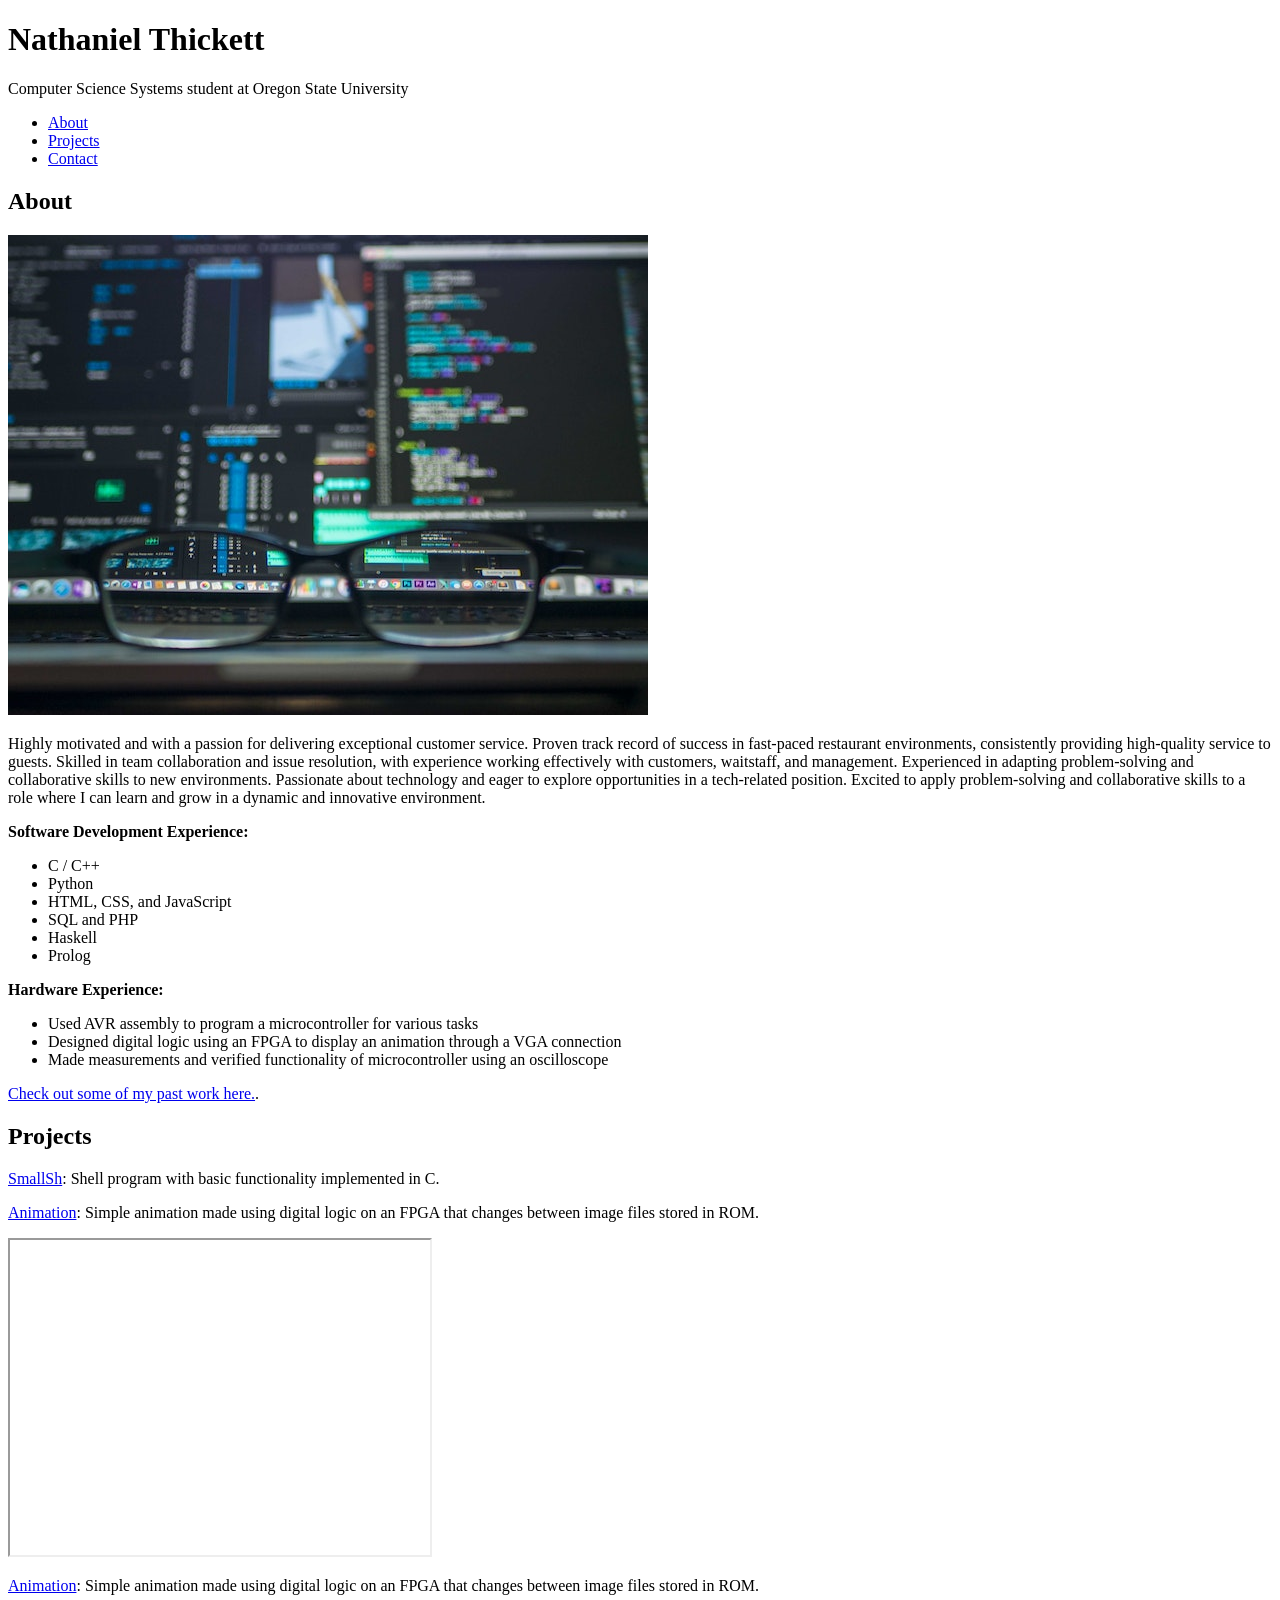
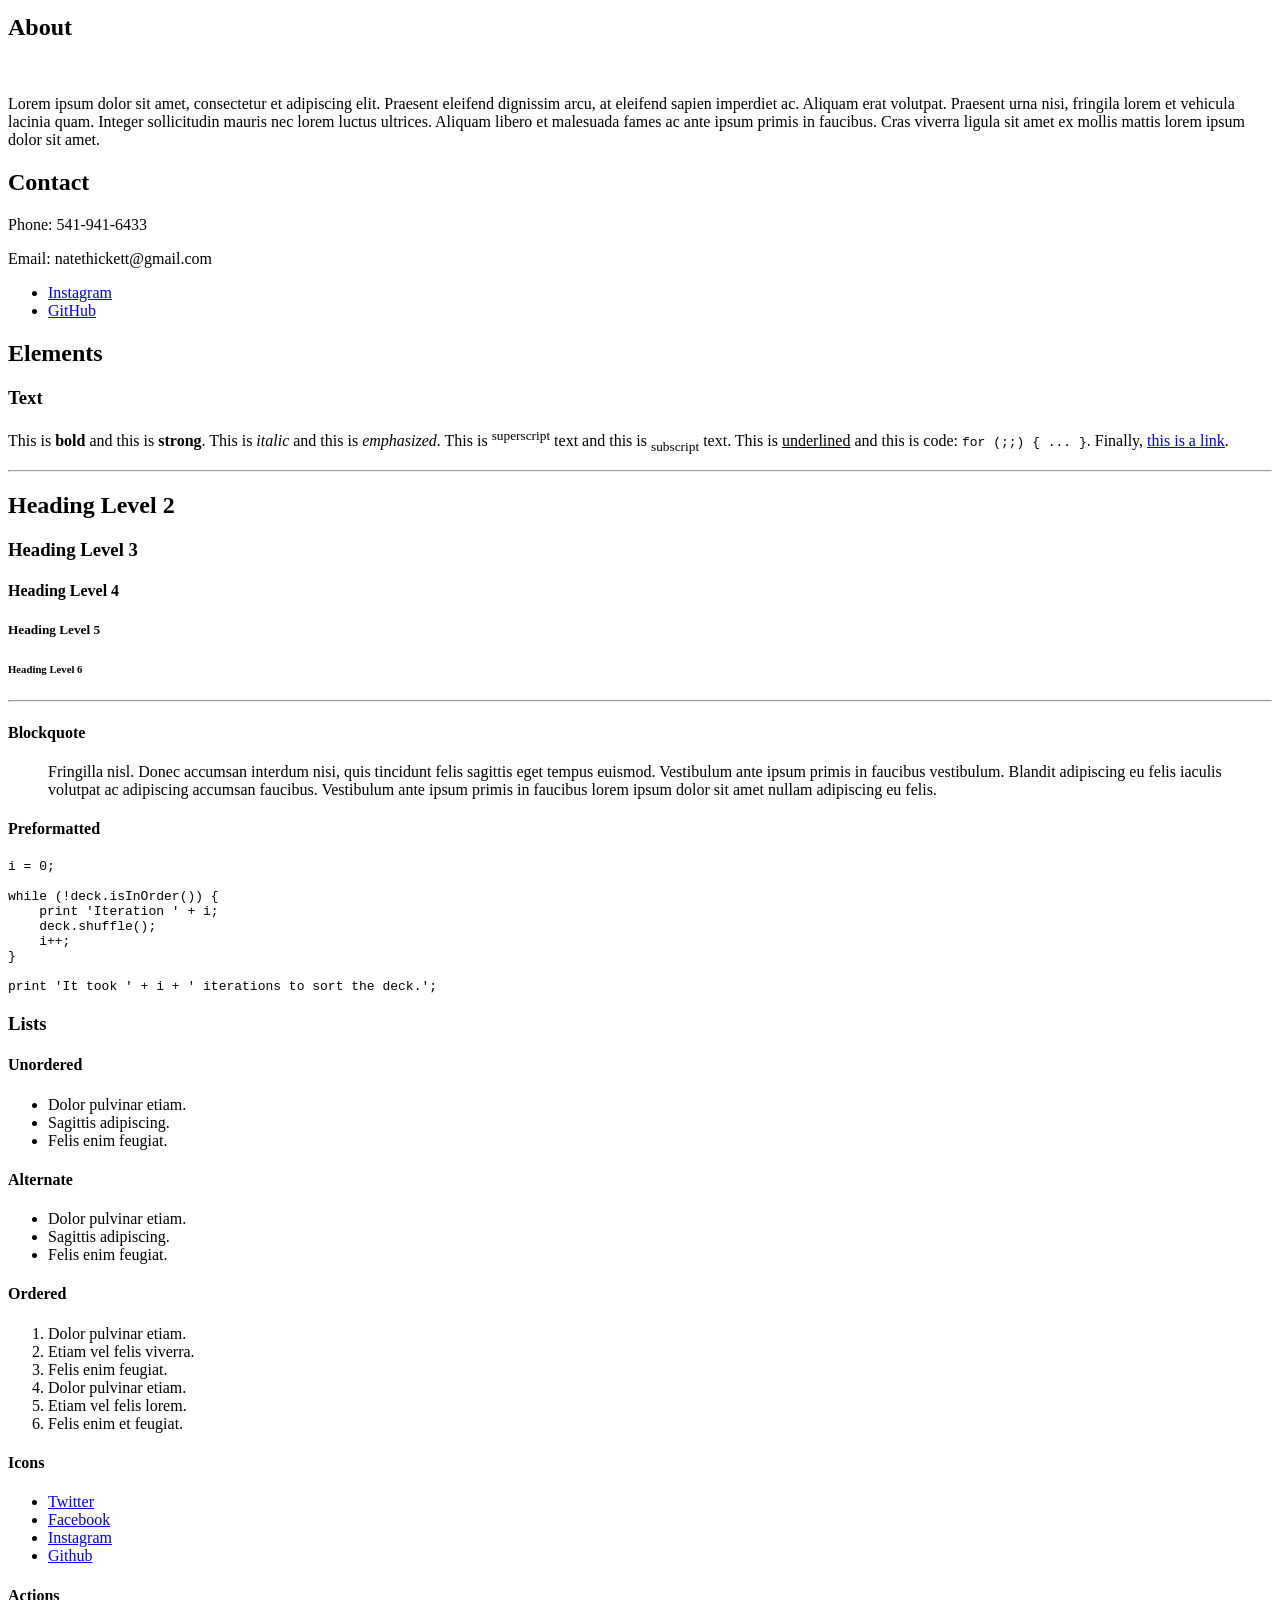
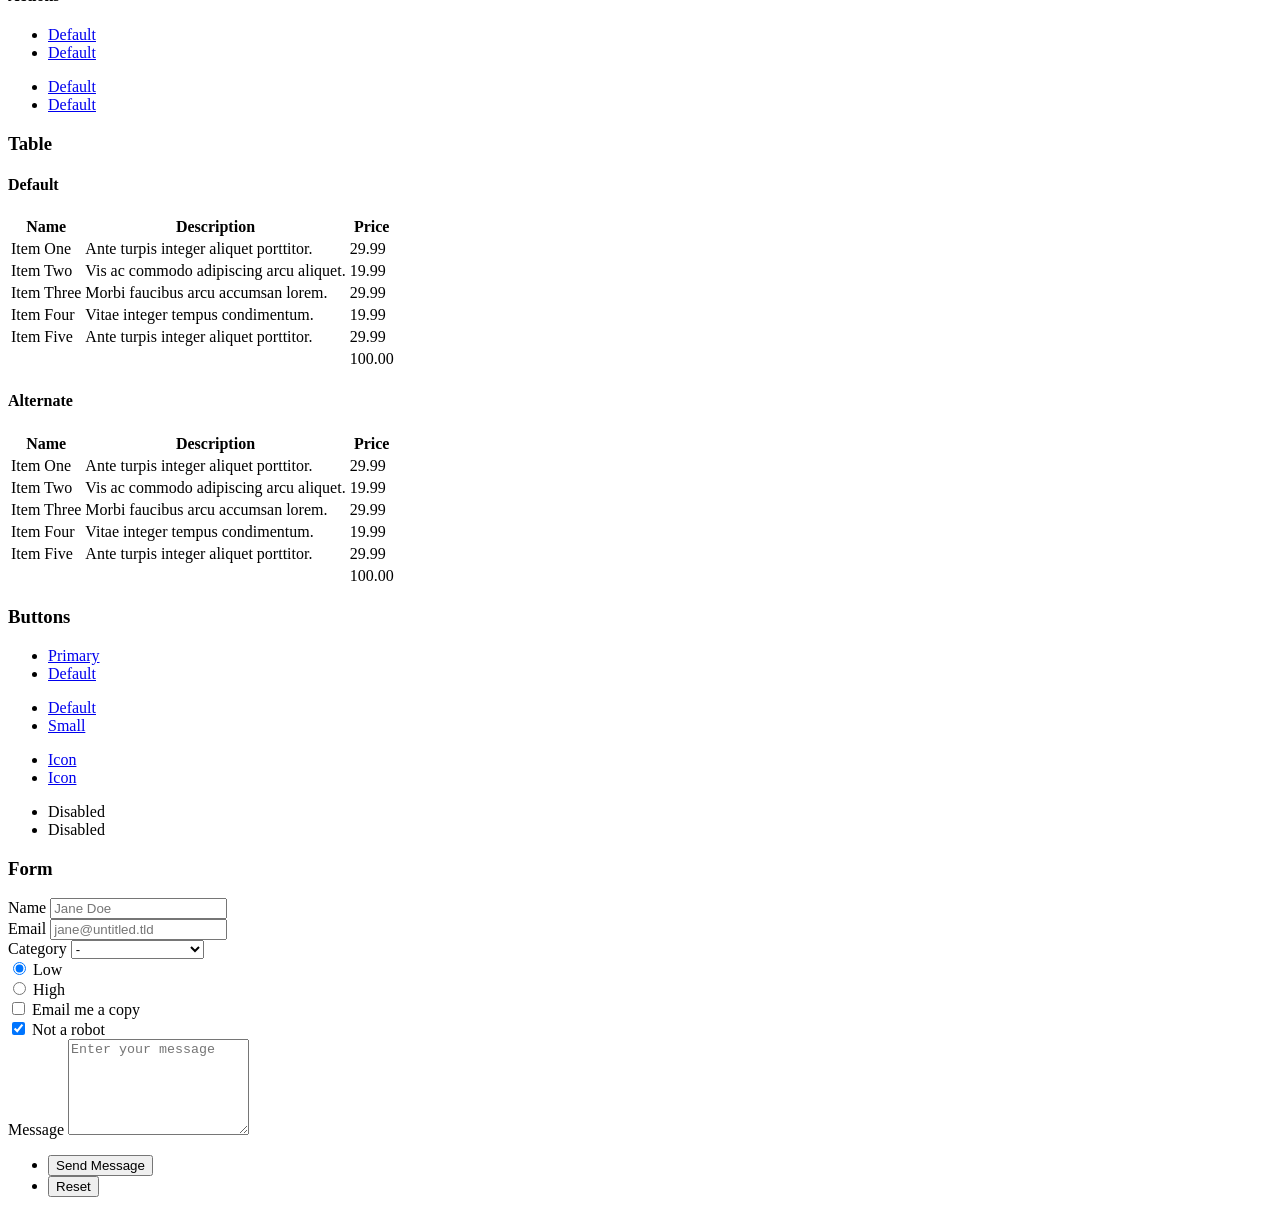
==== index.html @ ed1d91a1 "Update index.html" ====
<!DOCTYPE HTML>
<!--
	Dimension by HTML5 UP
	html5up.net | @ajlkn
	Free for personal and commercial use under the CCA 3.0 license (html5up.net/license)
-->
<html>
	<head>
		<title>Nathaniel Thickett Portfolio Site</title>
		<meta charset="utf-8" />
		<meta name="viewport" content="width=device-width, initial-scale=1, user-scalable=no" />
		<link rel="stylesheet" href="assets/css/main.css" />
		<noscript><link rel="stylesheet" href="assets/css/noscript.css" /></noscript>
	</head>
	<body class="is-preload">

		<!-- Wrapper -->
			<div id="wrapper">

				<!-- Header -->
					<header id="header">
						<div class="logo">
							<span class="icon fa-code"></span>
						</div>
						<div class="content">
							<div class="inner">
								<h1>Nathaniel Thickett</h1>
								<p>Computer Science Systems student at Oregon State University</p>
							</div>
						</div>
						<nav>
							<ul>
								<li><a href="#intro">About</a></li>
								<li><a href="#work">Projects</a></li>
								<li><a href="#contact">Contact</a></li>
								<!--<li><a href="#elements">Elements</a></li>-->
							</ul>
						</nav>
					</header>

				<!-- Main -->
					<div id="main">

						<!-- Intro -->
							<article id="intro">
								<h2 class="major">About</h2>
								<span class="image main"><img src="images/pic01.jpg" alt="" /></span>
								<p>Highly motivated and with a passion for delivering exceptional customer service. Proven track record of success in fast-paced restaurant environments, consistently providing high-quality service to guests. Skilled in team collaboration and issue resolution, with experience working effectively with customers, waitstaff, and management. Experienced in adapting problem-solving and collaborative skills to new environments. Passionate about technology and eager to explore opportunities in a tech-related position. Excited to apply problem-solving and collaborative skills to a role where I can learn and grow in a dynamic and innovative environment.</p>
								<p><b>Software Development Experience:</b></p>
								<ul>
								  <li>C / C++</li>
								  <li>Python</li>
								<li>HTML, CSS, and JavaScript</li>
								<li>SQL and PHP</li>
								  <li>Haskell</li>
								<li>Prolog</li>
								</ul>
								<p><b>Hardware Experience:</b></p>
								<ul>
								  <li>Used AVR assembly to program a microcontroller for various tasks</li>
								<li>Designed digital logic using an FPGA to display an animation through a VGA connection</li>
								<li>Made measurements and verified functionality of microcontroller using an oscilloscope</li>
								  
								</ul>
								<p><a href="#work">Check out some of my past work here.</a>.</p>
								
							</article>

						<!-- Work -->
							<article id="work">
								<h2 class="major">Projects</h2>
								
								<p><a href="https://github.com/nathanielthick/OSU-Portfolio/tree/main">SmallSh</a>: Shell program with basic functionality implemented in C. </p>
								<p><a href="https://www.youtube.com/watch?v=J5ulm8RPIpY">Animation</a>: Simple animation made using digital logic on an FPGA that changes between image files stored in ROM.</p>
								<iframe width="420" height="315"
								src="https://www.youtube.com/watch?v=J5ulm8RPIpY?autoplay=1&mute=1">
								</iframe>
								<p><a href="https://www.youtube.com/watch?v=J5ulm8RPIpY">Animation</a>: Simple animation made using digital logic on an FPGA that changes between image files stored in ROM.</p>
							</article>

						<!-- About -->
							<article id="about">
								<h2 class="major">About</h2>
								<span class="image main"><img src="images/pic03.jpg" alt="" /></span>
								<p>Lorem ipsum dolor sit amet, consectetur et adipiscing elit. Praesent eleifend dignissim arcu, at eleifend sapien imperdiet ac. Aliquam erat volutpat. Praesent urna nisi, fringila lorem et vehicula lacinia quam. Integer sollicitudin mauris nec lorem luctus ultrices. Aliquam libero et malesuada fames ac ante ipsum primis in faucibus. Cras viverra ligula sit amet ex mollis mattis lorem ipsum dolor sit amet.</p>
							</article>

						<!-- Contact -->
							<article id="contact">
								<h2 class="major">Contact</h2>
								<p>Phone: 541-941-6433</p>
								<p>Email: natethickett@gmail.com</p>
								
			
								<ul class="icons">
			
									<li><a href="https://www.instagram.com/n.thicky/" class="icon brands fa-instagram"><span class="label">Instagram</span></a></li>
									<li><a href="https://github.com/nathanielthick/OSU-Portfolio" class="icon brands fa-github"><span class="label">GitHub</span></a></li>
								</ul>
							</article>

						<!-- Elements -->
							<article id="elements">
								<h2 class="major">Elements</h2>

								<section>
									<h3 class="major">Text</h3>
									<p>This is <b>bold</b> and this is <strong>strong</strong>. This is <i>italic</i> and this is <em>emphasized</em>.
									This is <sup>superscript</sup> text and this is <sub>subscript</sub> text.
									This is <u>underlined</u> and this is code: <code>for (;;) { ... }</code>. Finally, <a href="#">this is a link</a>.</p>
									<hr />
									<h2>Heading Level 2</h2>
									<h3>Heading Level 3</h3>
									<h4>Heading Level 4</h4>
									<h5>Heading Level 5</h5>
									<h6>Heading Level 6</h6>
									<hr />
									<h4>Blockquote</h4>
									<blockquote>Fringilla nisl. Donec accumsan interdum nisi, quis tincidunt felis sagittis eget tempus euismod. Vestibulum ante ipsum primis in faucibus vestibulum. Blandit adipiscing eu felis iaculis volutpat ac adipiscing accumsan faucibus. Vestibulum ante ipsum primis in faucibus lorem ipsum dolor sit amet nullam adipiscing eu felis.</blockquote>
									<h4>Preformatted</h4>
									<pre><code>i = 0;

while (!deck.isInOrder()) {
    print 'Iteration ' + i;
    deck.shuffle();
    i++;
}

print 'It took ' + i + ' iterations to sort the deck.';</code></pre>
								</section>

								<section>
									<h3 class="major">Lists</h3>

									<h4>Unordered</h4>
									<ul>
										<li>Dolor pulvinar etiam.</li>
										<li>Sagittis adipiscing.</li>
										<li>Felis enim feugiat.</li>
									</ul>

									<h4>Alternate</h4>
									<ul class="alt">
										<li>Dolor pulvinar etiam.</li>
										<li>Sagittis adipiscing.</li>
										<li>Felis enim feugiat.</li>
									</ul>

									<h4>Ordered</h4>
									<ol>
										<li>Dolor pulvinar etiam.</li>
										<li>Etiam vel felis viverra.</li>
										<li>Felis enim feugiat.</li>
										<li>Dolor pulvinar etiam.</li>
										<li>Etiam vel felis lorem.</li>
										<li>Felis enim et feugiat.</li>
									</ol>
									<h4>Icons</h4>
									<ul class="icons">
										<li><a href="#" class="icon brands fa-twitter"><span class="label">Twitter</span></a></li>
										<li><a href="#" class="icon brands fa-facebook-f"><span class="label">Facebook</span></a></li>
										<li><a href="#" class="icon brands fa-instagram"><span class="label">Instagram</span></a></li>
										<li><a href="#" class="icon brands fa-github"><span class="label">Github</span></a></li>
									</ul>

									<h4>Actions</h4>
									<ul class="actions">
										<li><a href="#" class="button primary">Default</a></li>
										<li><a href="#" class="button">Default</a></li>
									</ul>
									<ul class="actions stacked">
										<li><a href="#" class="button primary">Default</a></li>
										<li><a href="#" class="button">Default</a></li>
									</ul>
								</section>

								<section>
									<h3 class="major">Table</h3>
									<h4>Default</h4>
									<div class="table-wrapper">
										<table>
											<thead>
												<tr>
													<th>Name</th>
													<th>Description</th>
													<th>Price</th>
												</tr>
											</thead>
											<tbody>
												<tr>
													<td>Item One</td>
													<td>Ante turpis integer aliquet porttitor.</td>
													<td>29.99</td>
												</tr>
												<tr>
													<td>Item Two</td>
													<td>Vis ac commodo adipiscing arcu aliquet.</td>
													<td>19.99</td>
												</tr>
												<tr>
													<td>Item Three</td>
													<td> Morbi faucibus arcu accumsan lorem.</td>
													<td>29.99</td>
												</tr>
												<tr>
													<td>Item Four</td>
													<td>Vitae integer tempus condimentum.</td>
													<td>19.99</td>
												</tr>
												<tr>
													<td>Item Five</td>
													<td>Ante turpis integer aliquet porttitor.</td>
													<td>29.99</td>
												</tr>
											</tbody>
											<tfoot>
												<tr>
													<td colspan="2"></td>
													<td>100.00</td>
												</tr>
											</tfoot>
										</table>
									</div>

									<h4>Alternate</h4>
									<div class="table-wrapper">
										<table class="alt">
											<thead>
												<tr>
													<th>Name</th>
													<th>Description</th>
													<th>Price</th>
												</tr>
											</thead>
											<tbody>
												<tr>
													<td>Item One</td>
													<td>Ante turpis integer aliquet porttitor.</td>
													<td>29.99</td>
												</tr>
												<tr>
													<td>Item Two</td>
													<td>Vis ac commodo adipiscing arcu aliquet.</td>
													<td>19.99</td>
												</tr>
												<tr>
													<td>Item Three</td>
													<td> Morbi faucibus arcu accumsan lorem.</td>
													<td>29.99</td>
												</tr>
												<tr>
													<td>Item Four</td>
													<td>Vitae integer tempus condimentum.</td>
													<td>19.99</td>
												</tr>
												<tr>
													<td>Item Five</td>
													<td>Ante turpis integer aliquet porttitor.</td>
													<td>29.99</td>
												</tr>
											</tbody>
											<tfoot>
												<tr>
													<td colspan="2"></td>
													<td>100.00</td>
												</tr>
											</tfoot>
										</table>
									</div>
								</section>

								<section>
									<h3 class="major">Buttons</h3>
									<ul class="actions">
										<li><a href="#" class="button primary">Primary</a></li>
										<li><a href="#" class="button">Default</a></li>
									</ul>
									<ul class="actions">
										<li><a href="#" class="button">Default</a></li>
										<li><a href="#" class="button small">Small</a></li>
									</ul>
									<ul class="actions">
										<li><a href="#" class="button primary icon solid fa-download">Icon</a></li>
										<li><a href="#" class="button icon solid fa-download">Icon</a></li>
									</ul>
									<ul class="actions">
										<li><span class="button primary disabled">Disabled</span></li>
										<li><span class="button disabled">Disabled</span></li>
									</ul>
								</section>

								<section>
									<h3 class="major">Form</h3>
									<form method="post" action="#">
										<div class="fields">
											<div class="field half">
												<label for="demo-name">Name</label>
												<input type="text" name="demo-name" id="demo-name" value="" placeholder="Jane Doe" />
											</div>
											<div class="field half">
												<label for="demo-email">Email</label>
												<input type="email" name="demo-email" id="demo-email" value="" placeholder="jane@untitled.tld" />
											</div>
											<div class="field">
												<label for="demo-category">Category</label>
												<select name="demo-category" id="demo-category">
													<option value="">-</option>
													<option value="1">Manufacturing</option>
													<option value="1">Shipping</option>
													<option value="1">Administration</option>
													<option value="1">Human Resources</option>
												</select>
											</div>
											<div class="field half">
												<input type="radio" id="demo-priority-low" name="demo-priority" checked>
												<label for="demo-priority-low">Low</label>
											</div>
											<div class="field half">
												<input type="radio" id="demo-priority-high" name="demo-priority">
												<label for="demo-priority-high">High</label>
											</div>
											<div class="field half">
												<input type="checkbox" id="demo-copy" name="demo-copy">
												<label for="demo-copy">Email me a copy</label>
											</div>
											<div class="field half">
												<input type="checkbox" id="demo-human" name="demo-human" checked>
												<label for="demo-human">Not a robot</label>
											</div>
											<div class="field">
												<label for="demo-message">Message</label>
												<textarea name="demo-message" id="demo-message" placeholder="Enter your message" rows="6"></textarea>
											</div>
										</div>
										<ul class="actions">
											<li><input type="submit" value="Send Message" class="primary" /></li>
											<li><input type="reset" value="Reset" /></li>
										</ul>
									</form>
								</section>

							</article>

					</div>

				<!-- Footer -->
					
					</footer>
					<p> </p>
			</div>

		<!-- BG -->
			<div id="bg"></div>

		<!-- Scripts -->
			<script src="assets/js/jquery.min.js"></script>
			<script src="assets/js/browser.min.js"></script>
			<script src="assets/js/breakpoints.min.js"></script>
			<script src="assets/js/util.js"></script>
			<script src="assets/js/main.js"></script>

	</body>
</html>
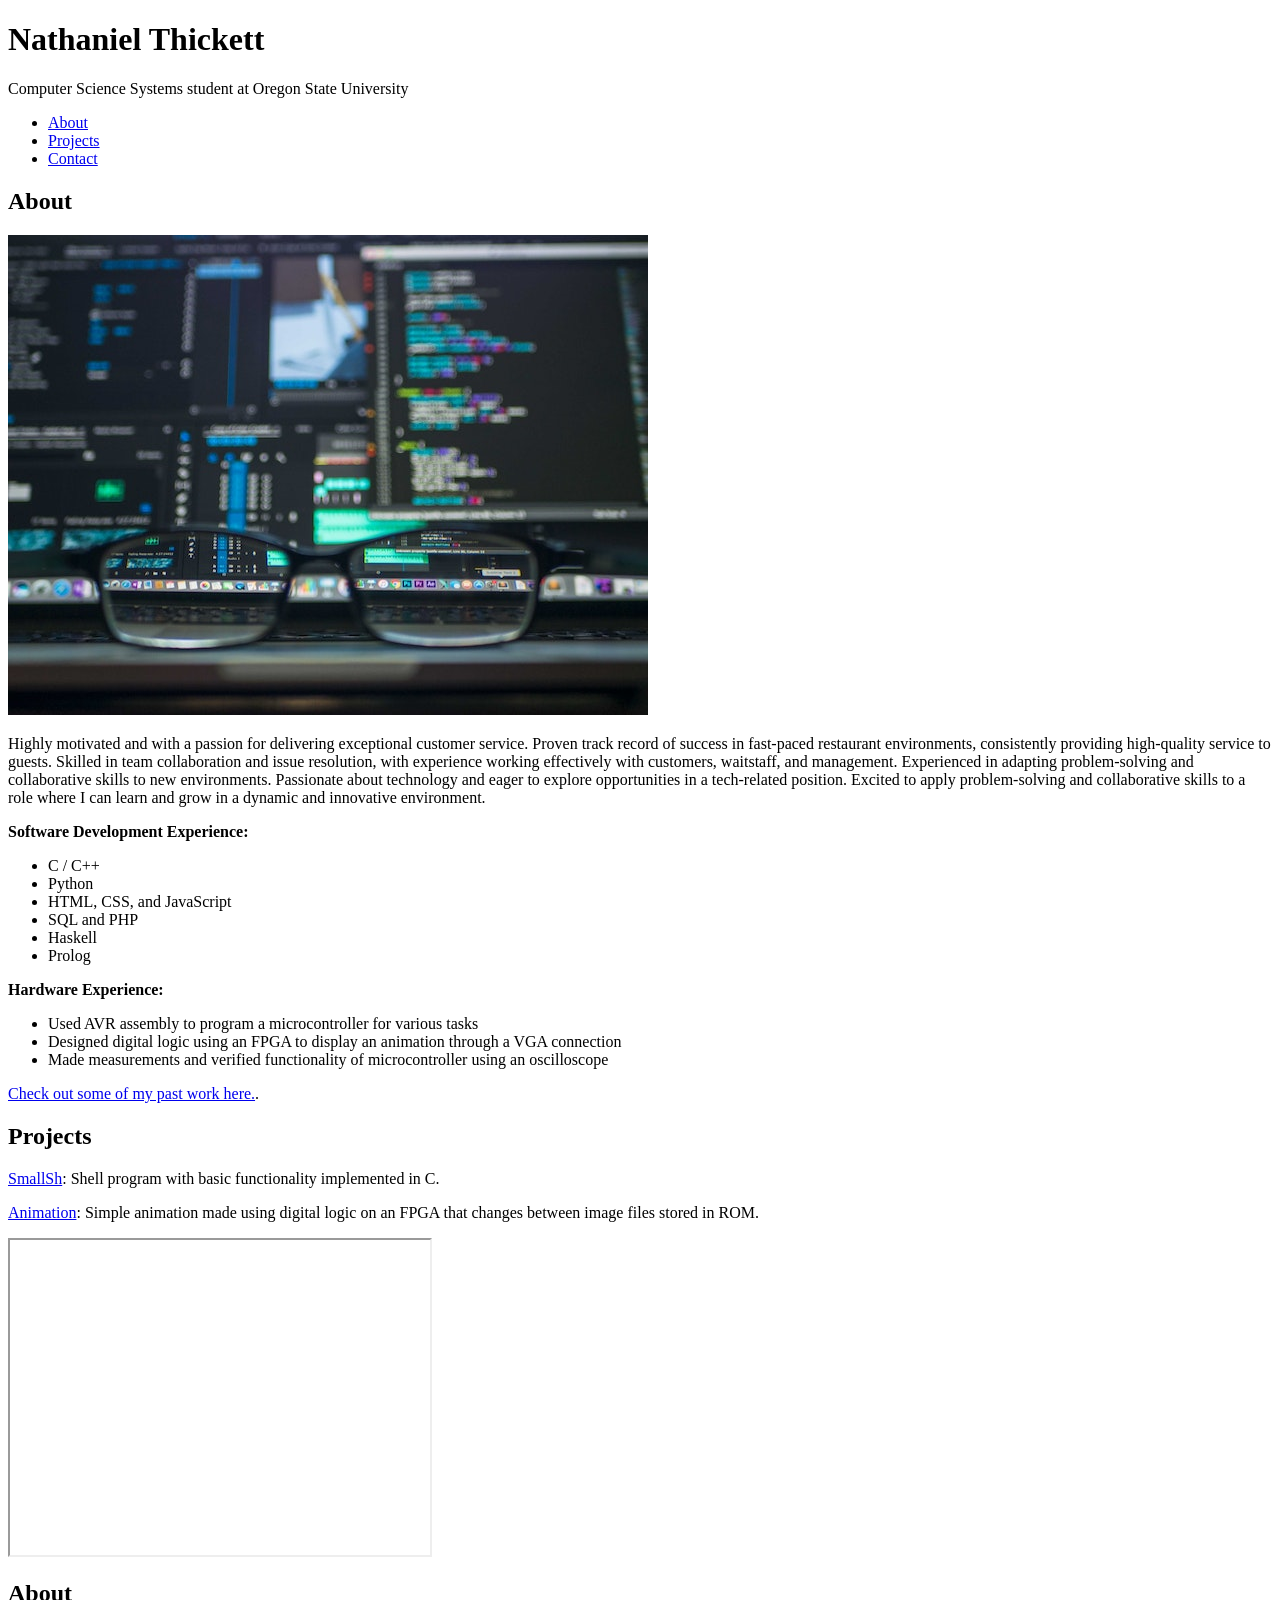
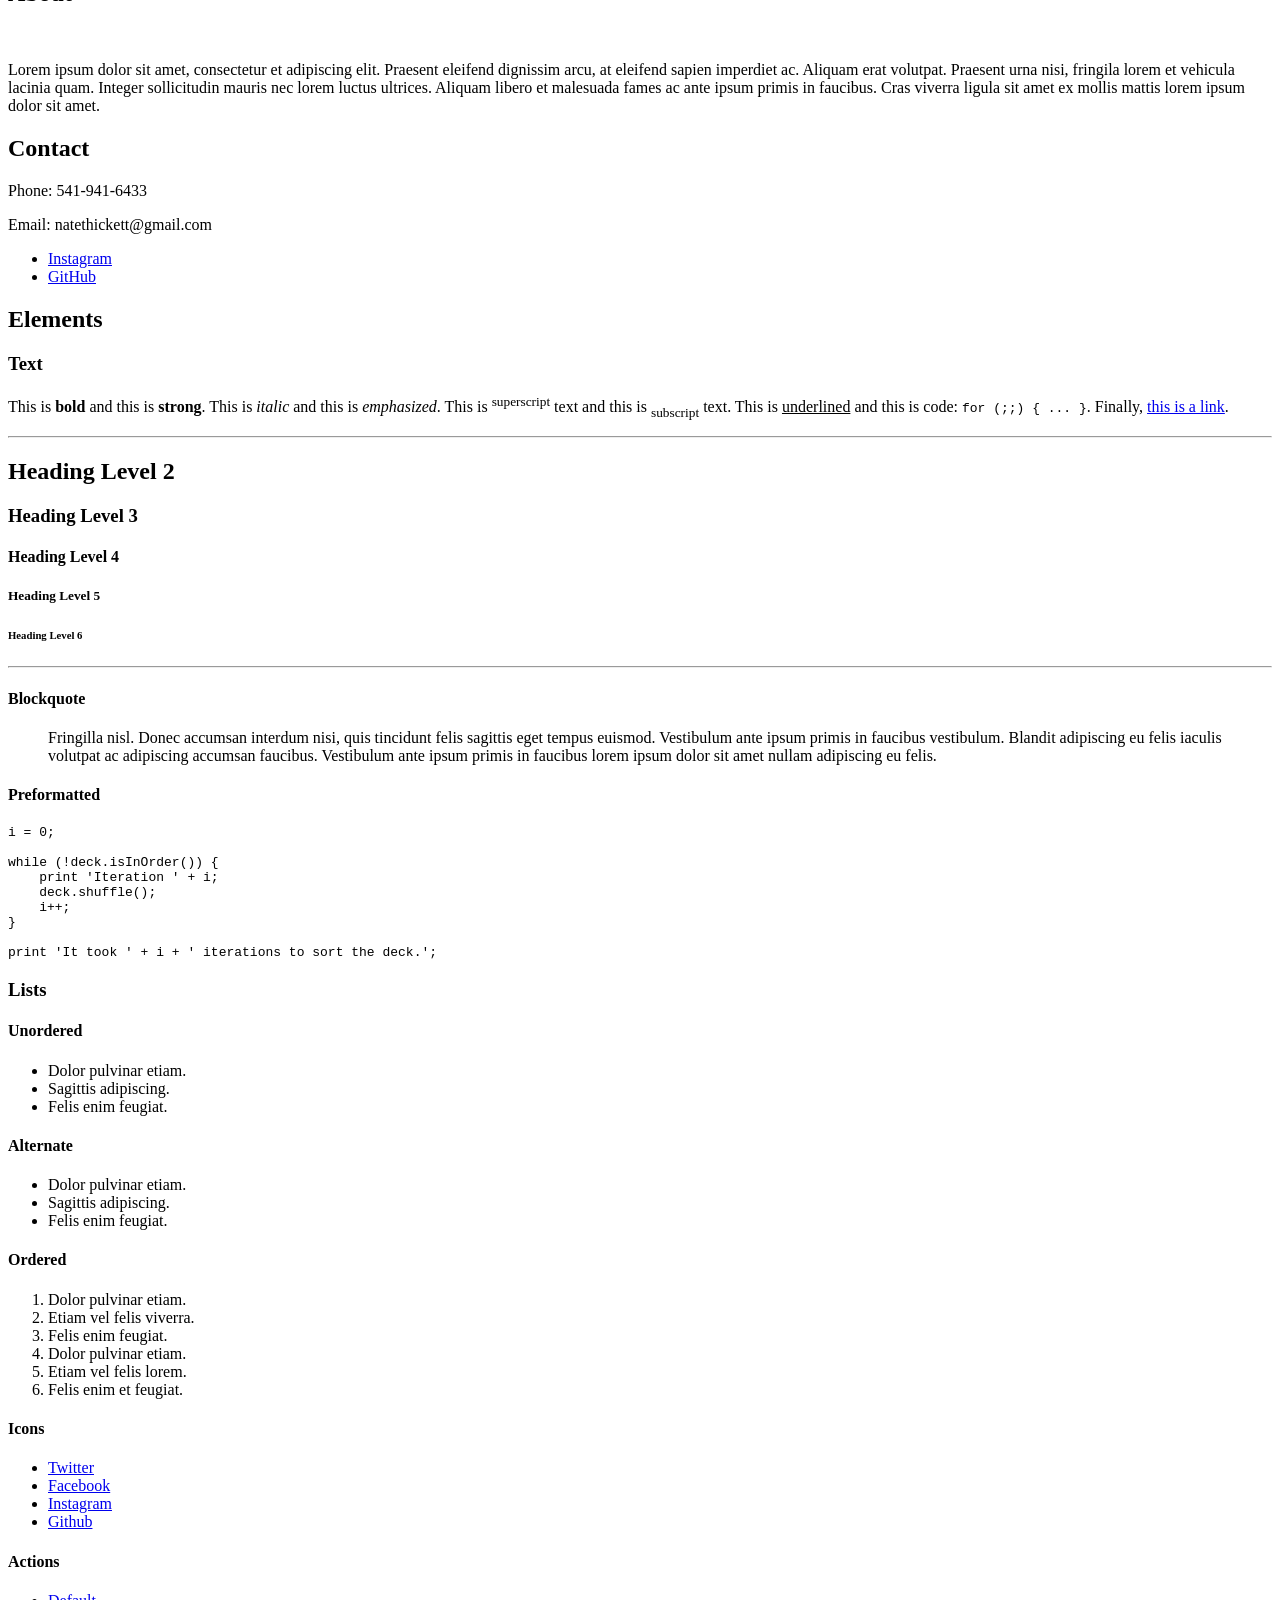
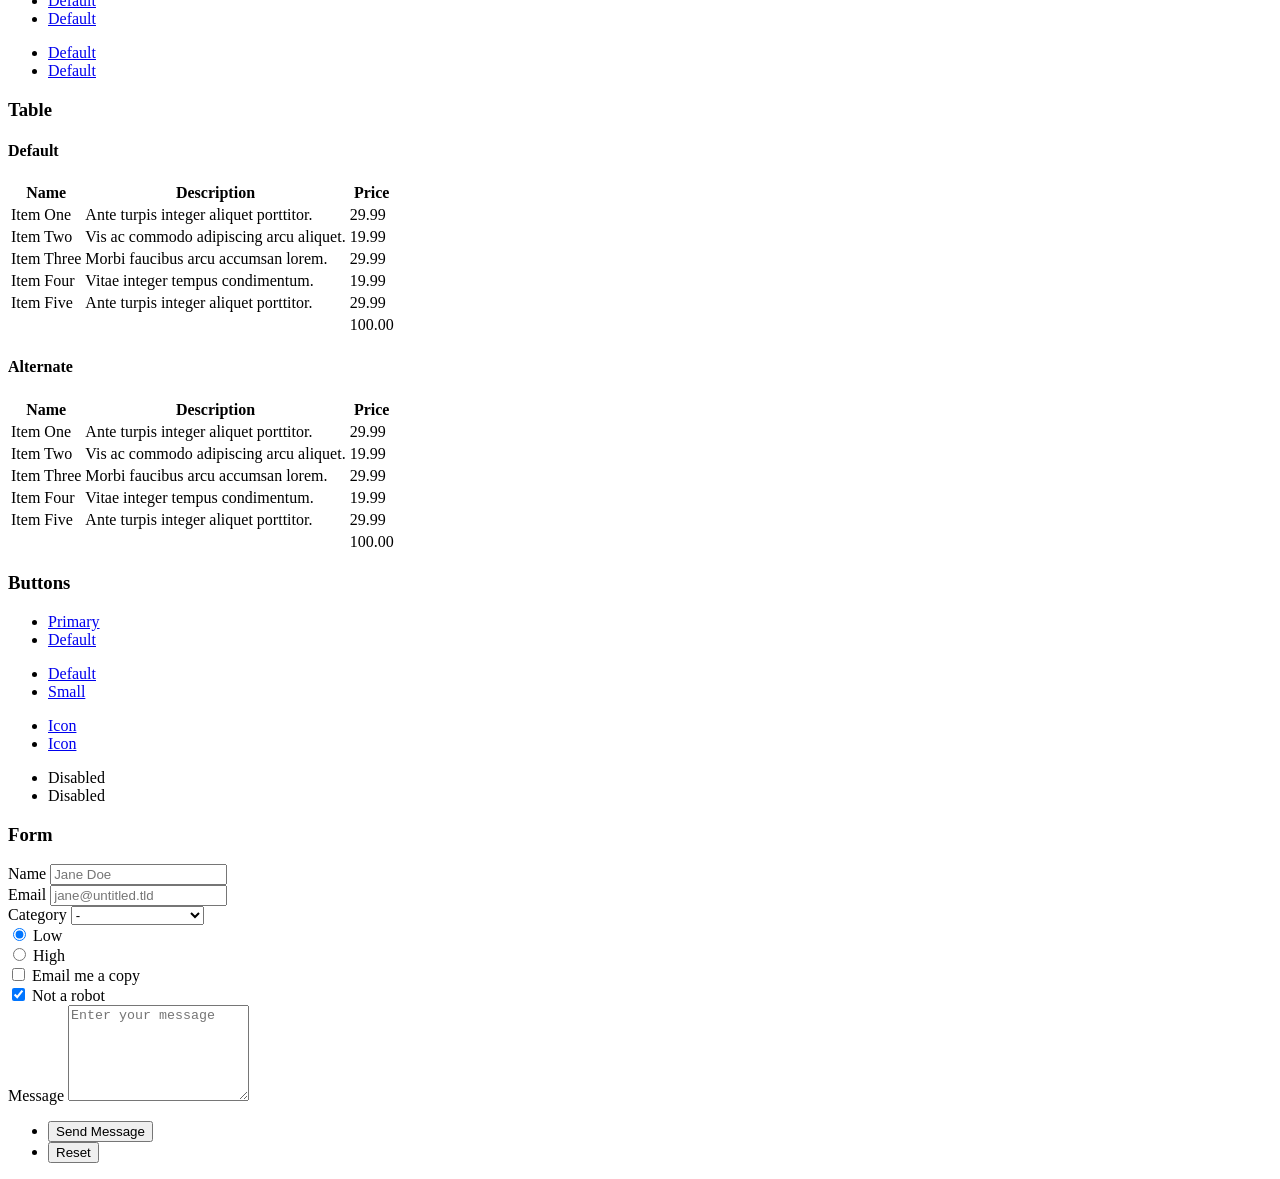
==== commit b8d2679f: "Update index.html" ====
--- a/index.html
+++ b/index.html
@@ -73,9 +73,9 @@
 								<p><a href="https://github.com/nathanielthick/OSU-Portfolio/tree/main">SmallSh</a>: Shell program with basic functionality implemented in C. </p>
 								<p><a href="https://www.youtube.com/watch?v=J5ulm8RPIpY">Animation</a>: Simple animation made using digital logic on an FPGA that changes between image files stored in ROM.</p>
 								<iframe width="420" height="315"
-								src="https://www.youtube.com/watch?v=J5ulm8RPIpY?autoplay=1&mute=1">
+								src="https://www.youtube.com/embed/J5ulm8RPIpY?autoplay=1&mute=1">
 								</iframe>
-								<p><a href="https://www.youtube.com/watch?v=J5ulm8RPIpY">Animation</a>: Simple animation made using digital logic on an FPGA that changes between image files stored in ROM.</p>
+								
 							</article>
 
 						<!-- About -->
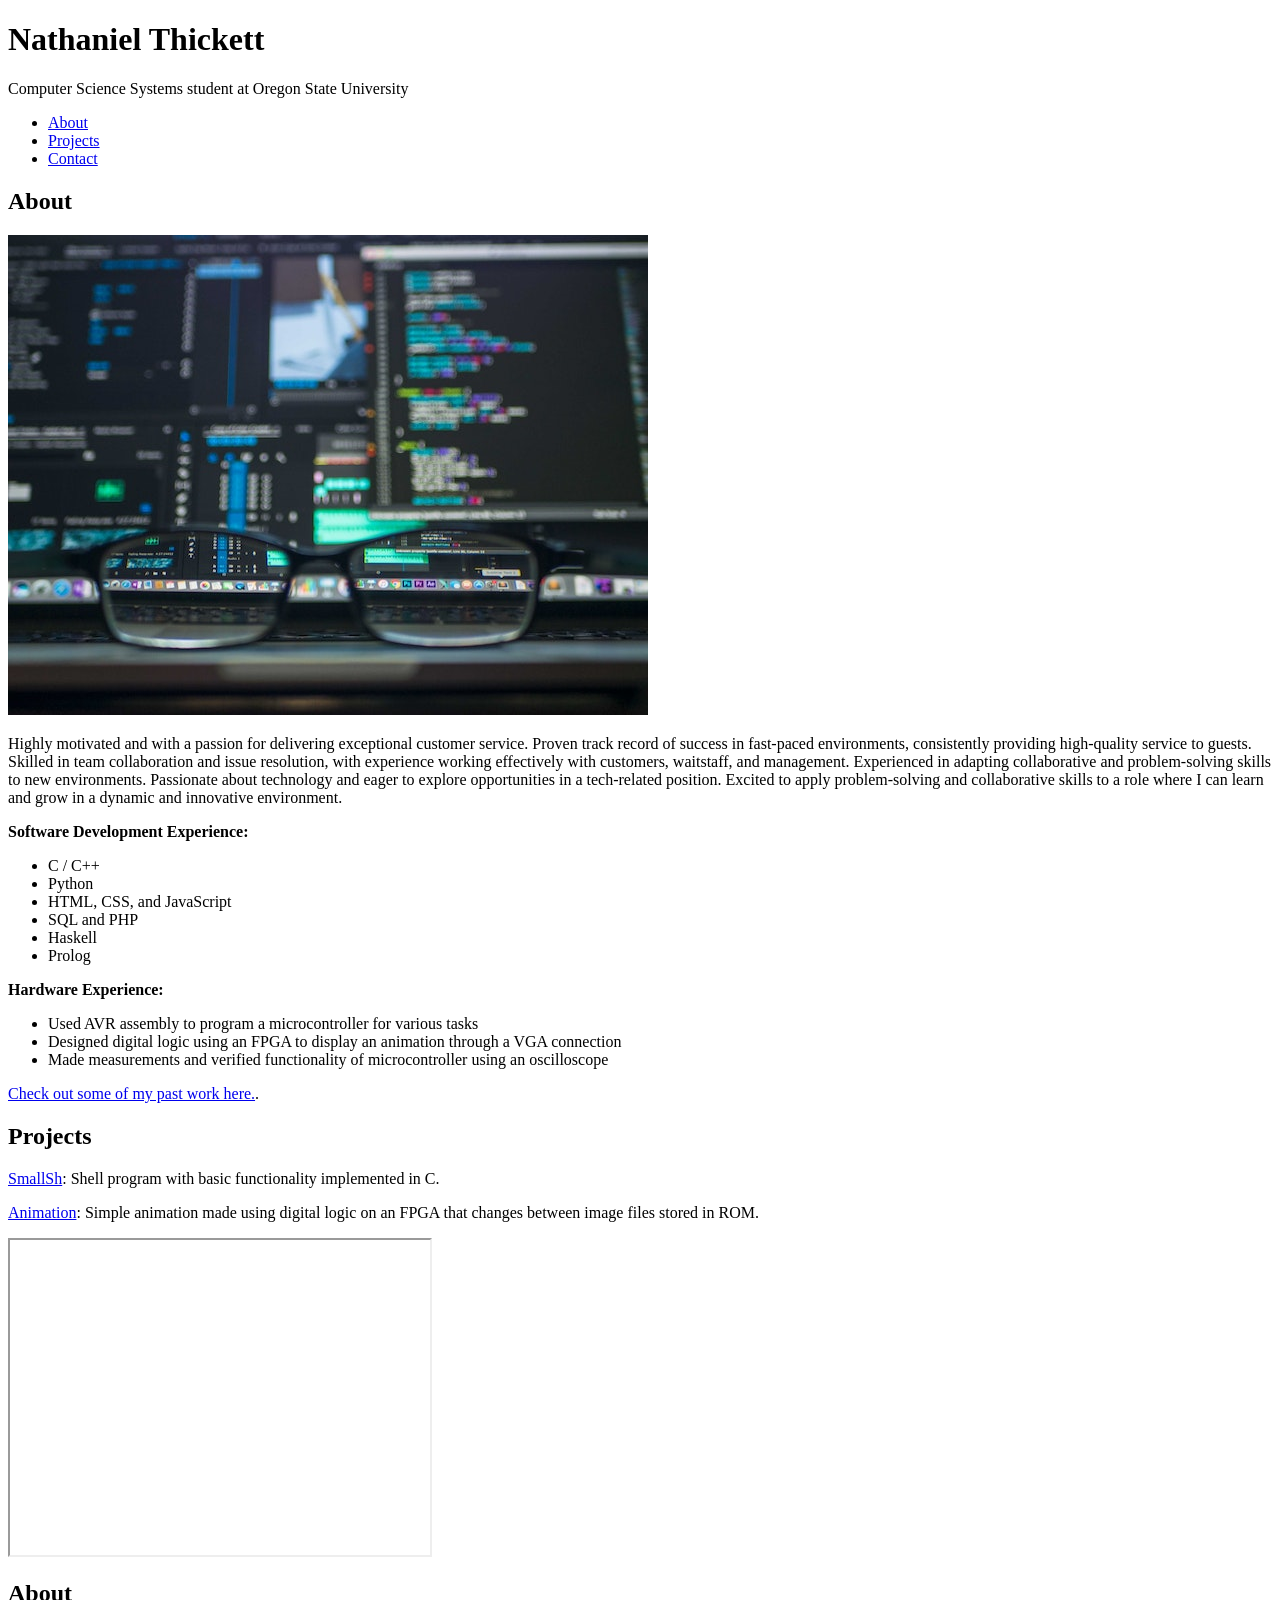
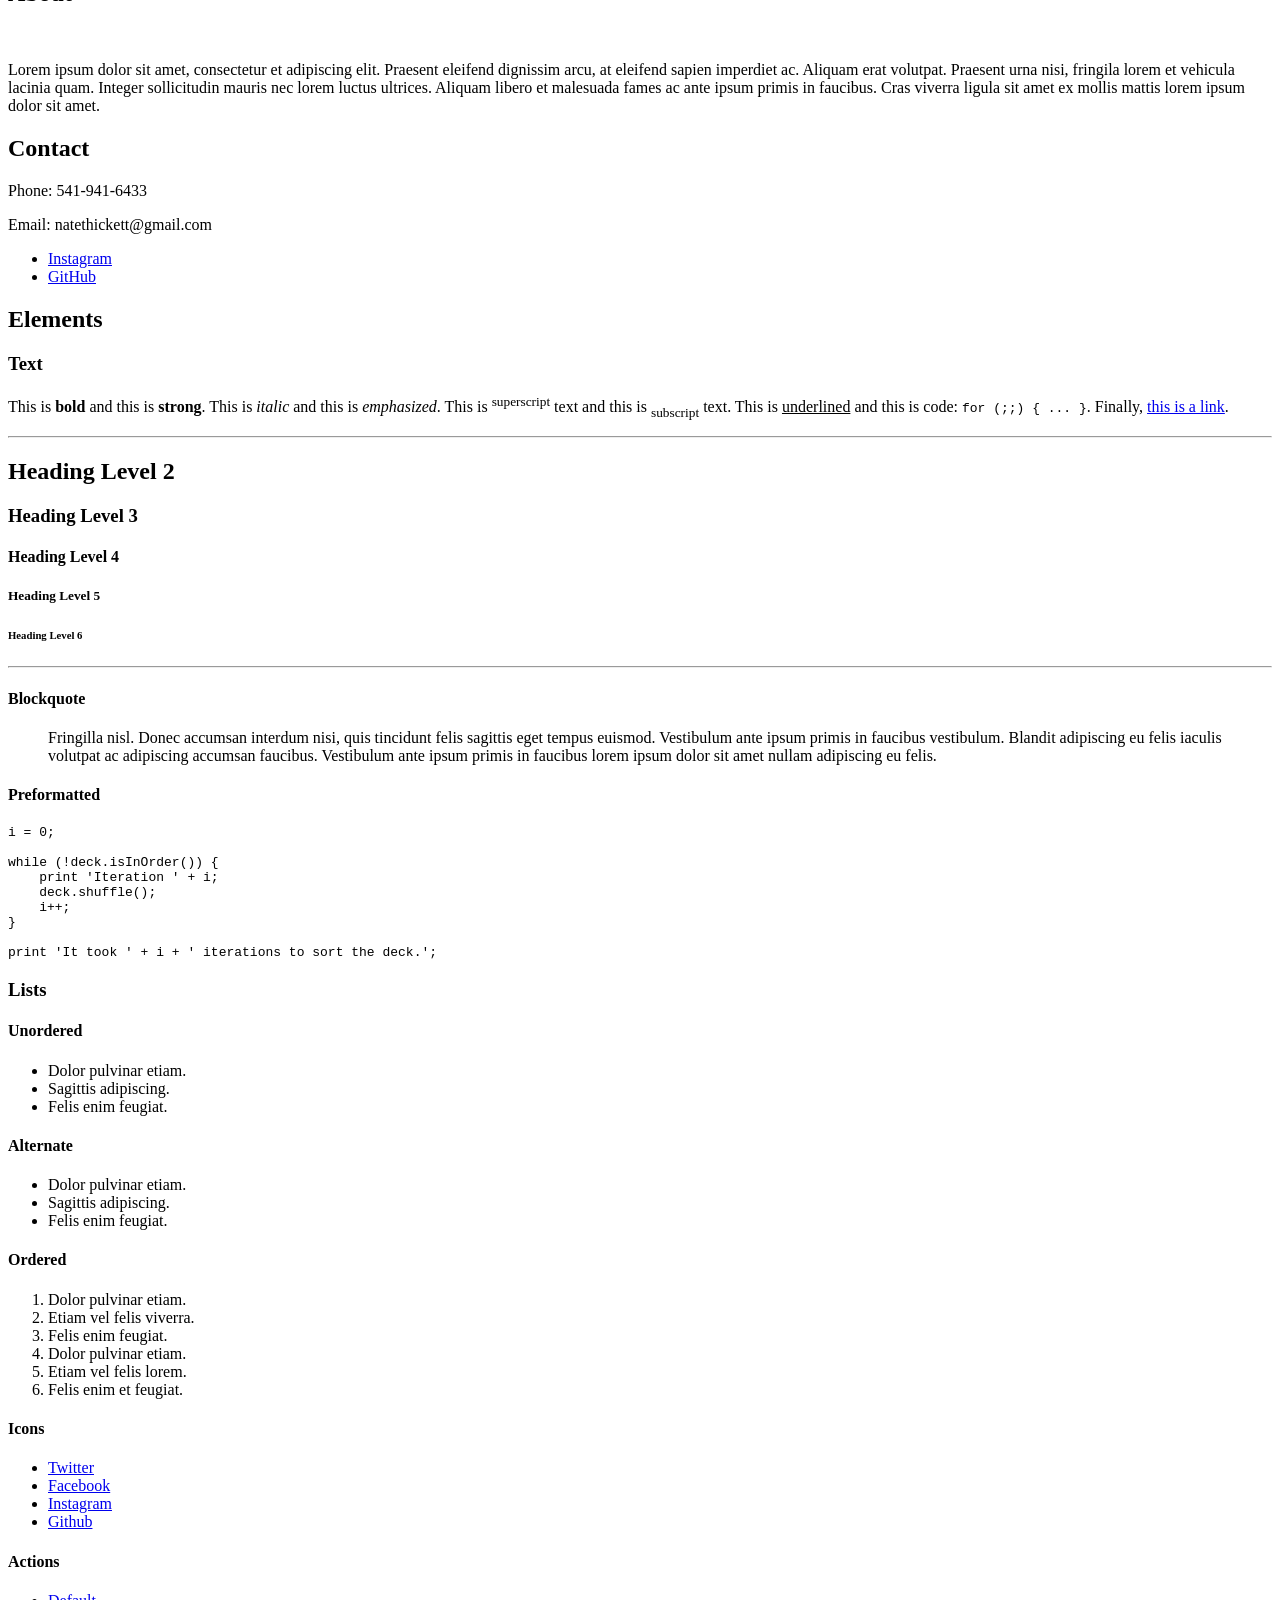
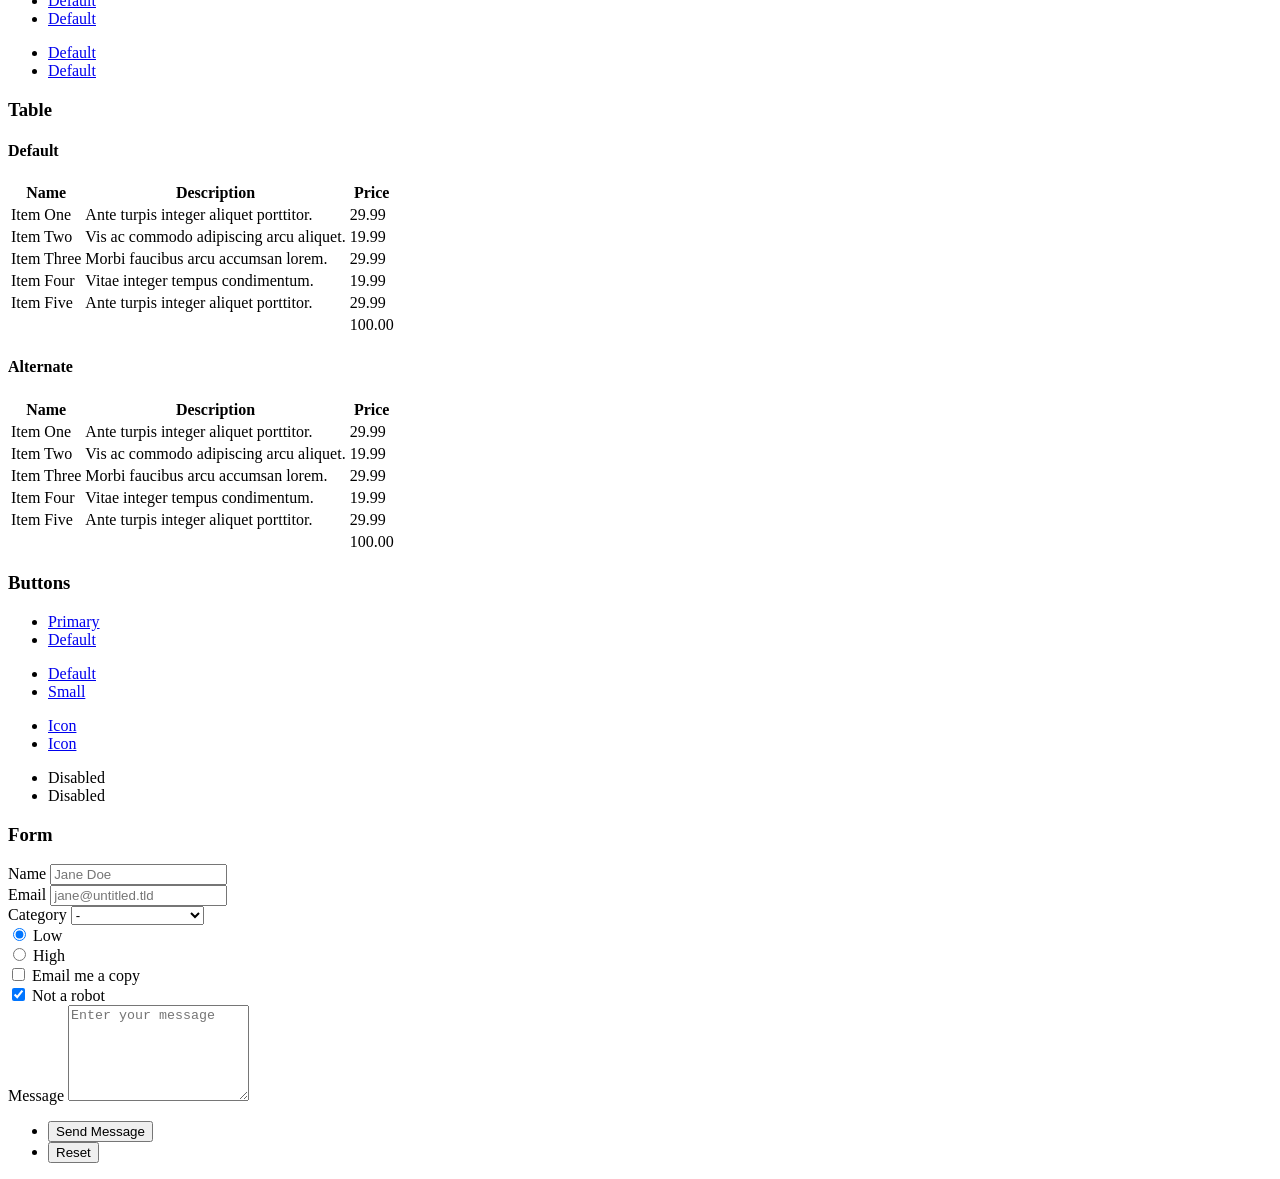
==== commit 4fe8173f: "Update index.html" ====
--- a/index.html
+++ b/index.html
@@ -45,7 +45,7 @@
 							<article id="intro">
 								<h2 class="major">About</h2>
 								<span class="image main"><img src="images/pic01.jpg" alt="" /></span>
-								<p>Highly motivated and with a passion for delivering exceptional customer service. Proven track record of success in fast-paced restaurant environments, consistently providing high-quality service to guests. Skilled in team collaboration and issue resolution, with experience working effectively with customers, waitstaff, and management. Experienced in adapting problem-solving and collaborative skills to new environments. Passionate about technology and eager to explore opportunities in a tech-related position. Excited to apply problem-solving and collaborative skills to a role where I can learn and grow in a dynamic and innovative environment.</p>
+								<p>Highly motivated and with a passion for delivering exceptional customer service. Proven track record of success in fast-paced environments, consistently providing high-quality service to guests. Skilled in team collaboration and issue resolution, with experience working effectively with customers, waitstaff, and management. Experienced in adapting collaborative and problem-solving skills to new environments. Passionate about technology and eager to explore opportunities in a tech-related position. Excited to apply problem-solving and collaborative skills to a role where I can learn and grow in a dynamic and innovative environment.</p>
 								<p><b>Software Development Experience:</b></p>
 								<ul>
 								  <li>C / C++</li>
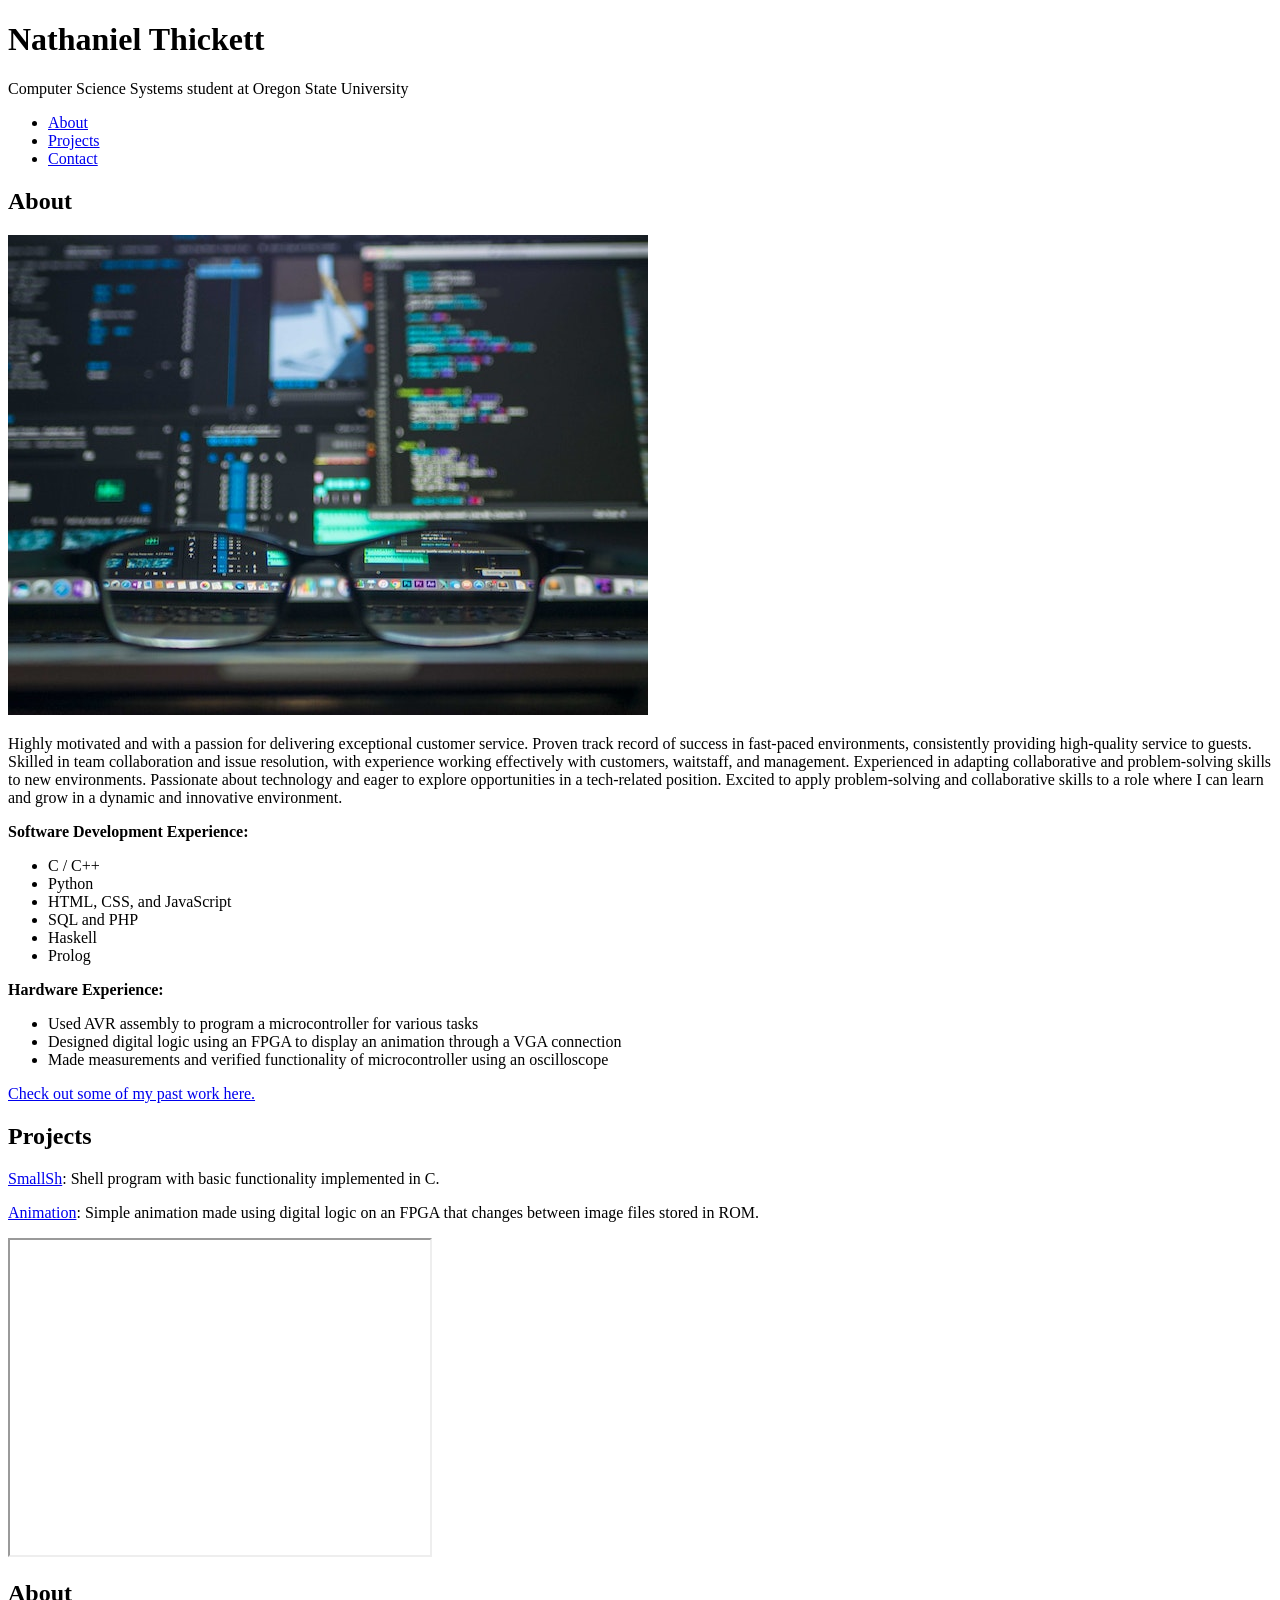
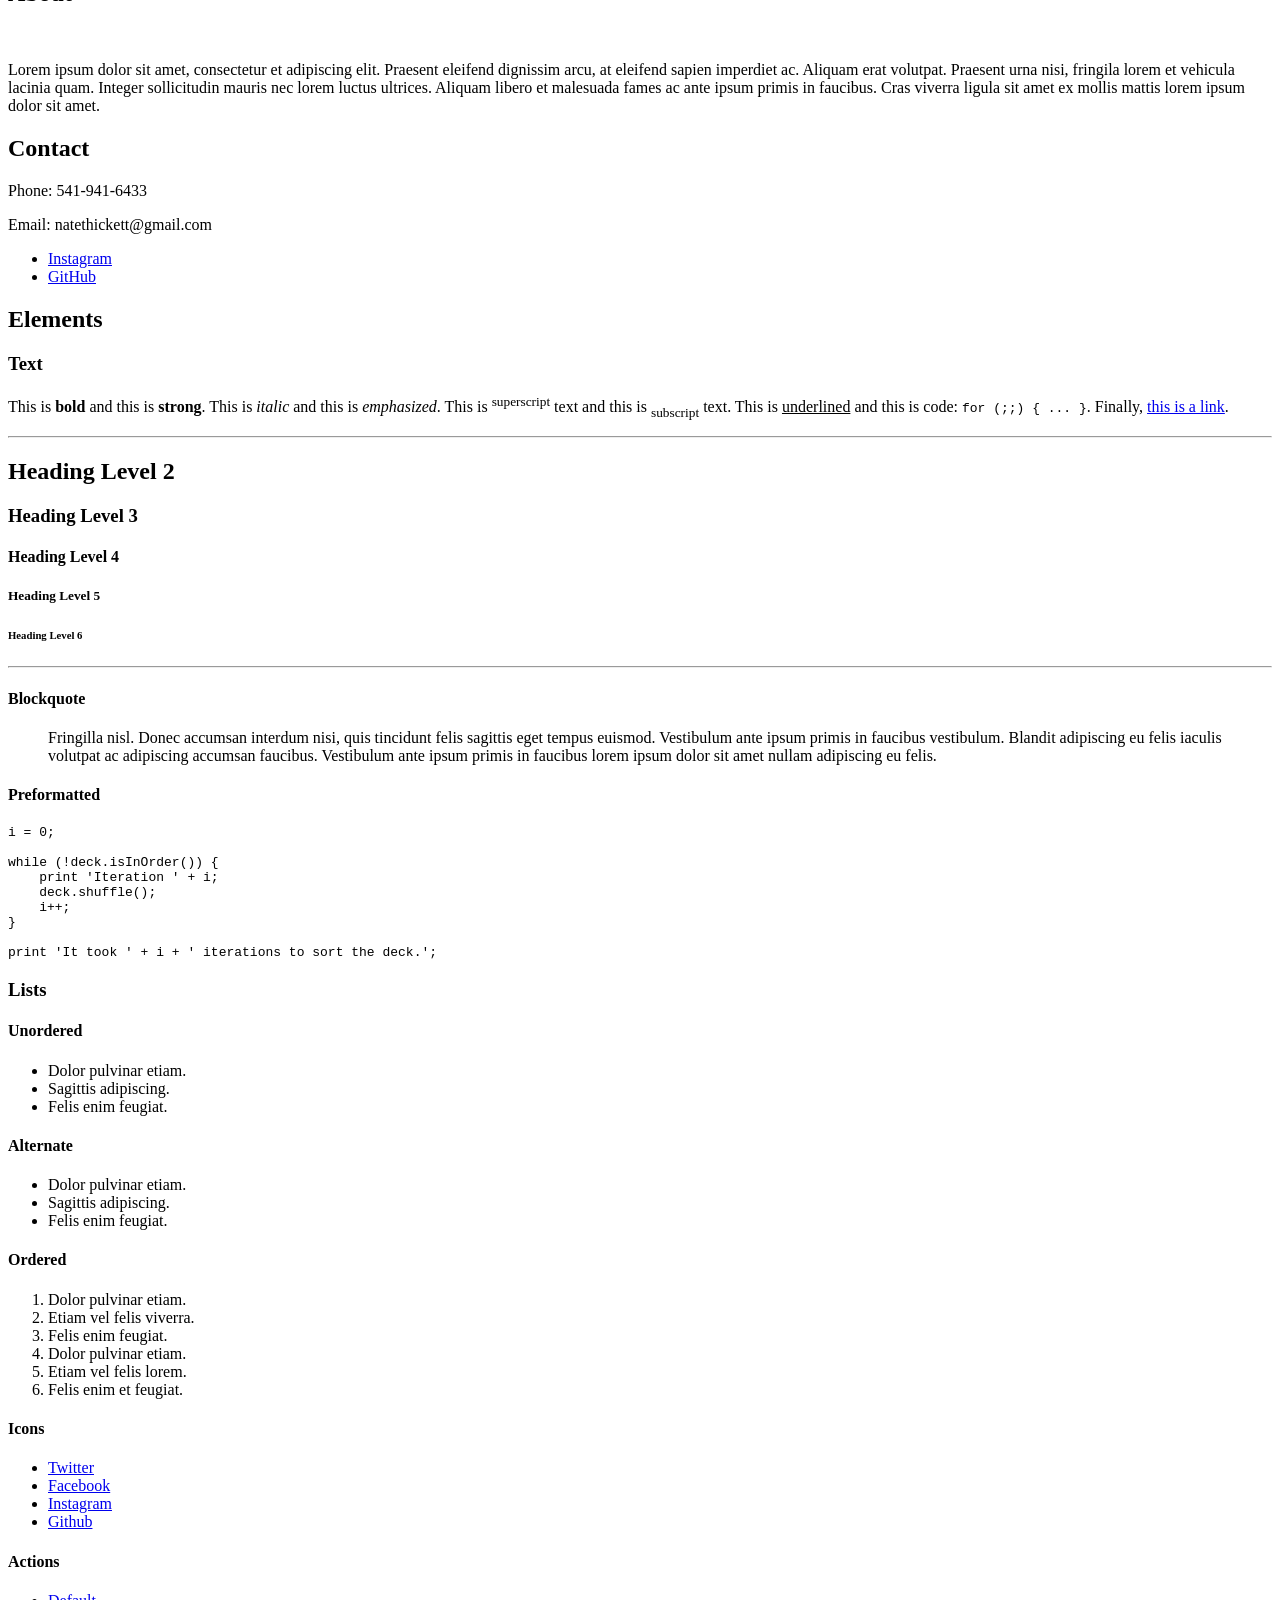
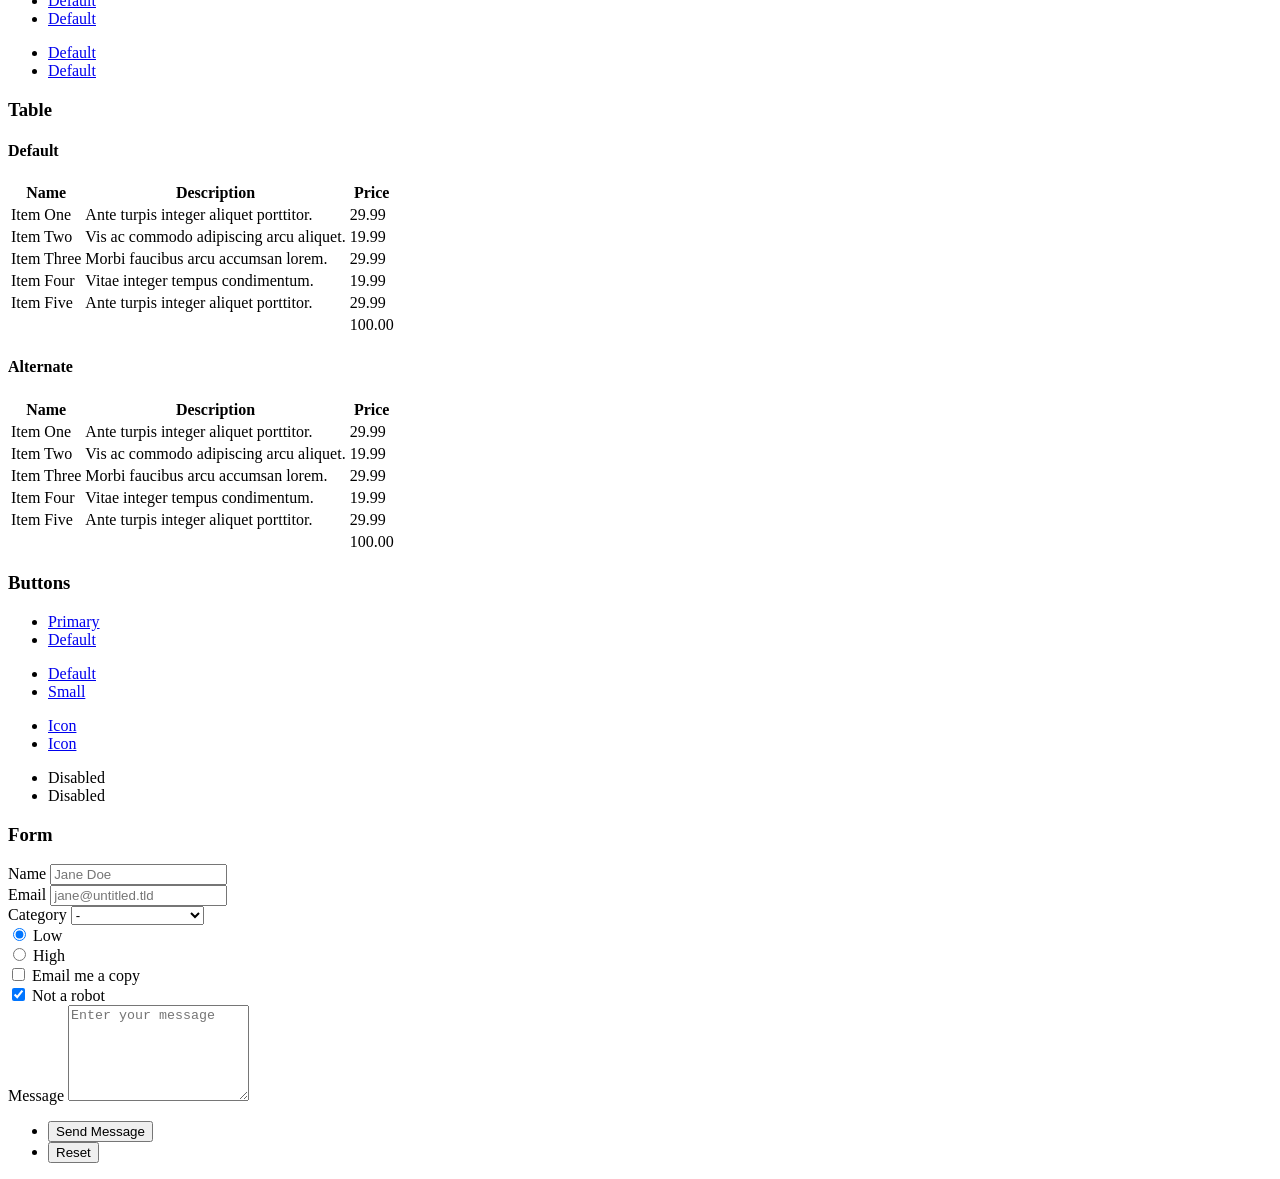
==== commit ffc2d0ec: "Update index.html" ====
--- a/index.html
+++ b/index.html
@@ -62,7 +62,7 @@
 								<li>Made measurements and verified functionality of microcontroller using an oscilloscope</li>
 								  
 								</ul>
-								<p><a href="#work">Check out some of my past work here.</a>.</p>
+								<p><a href="#work">Check out some of my past work here.</a></p>
 								
 							</article>
 
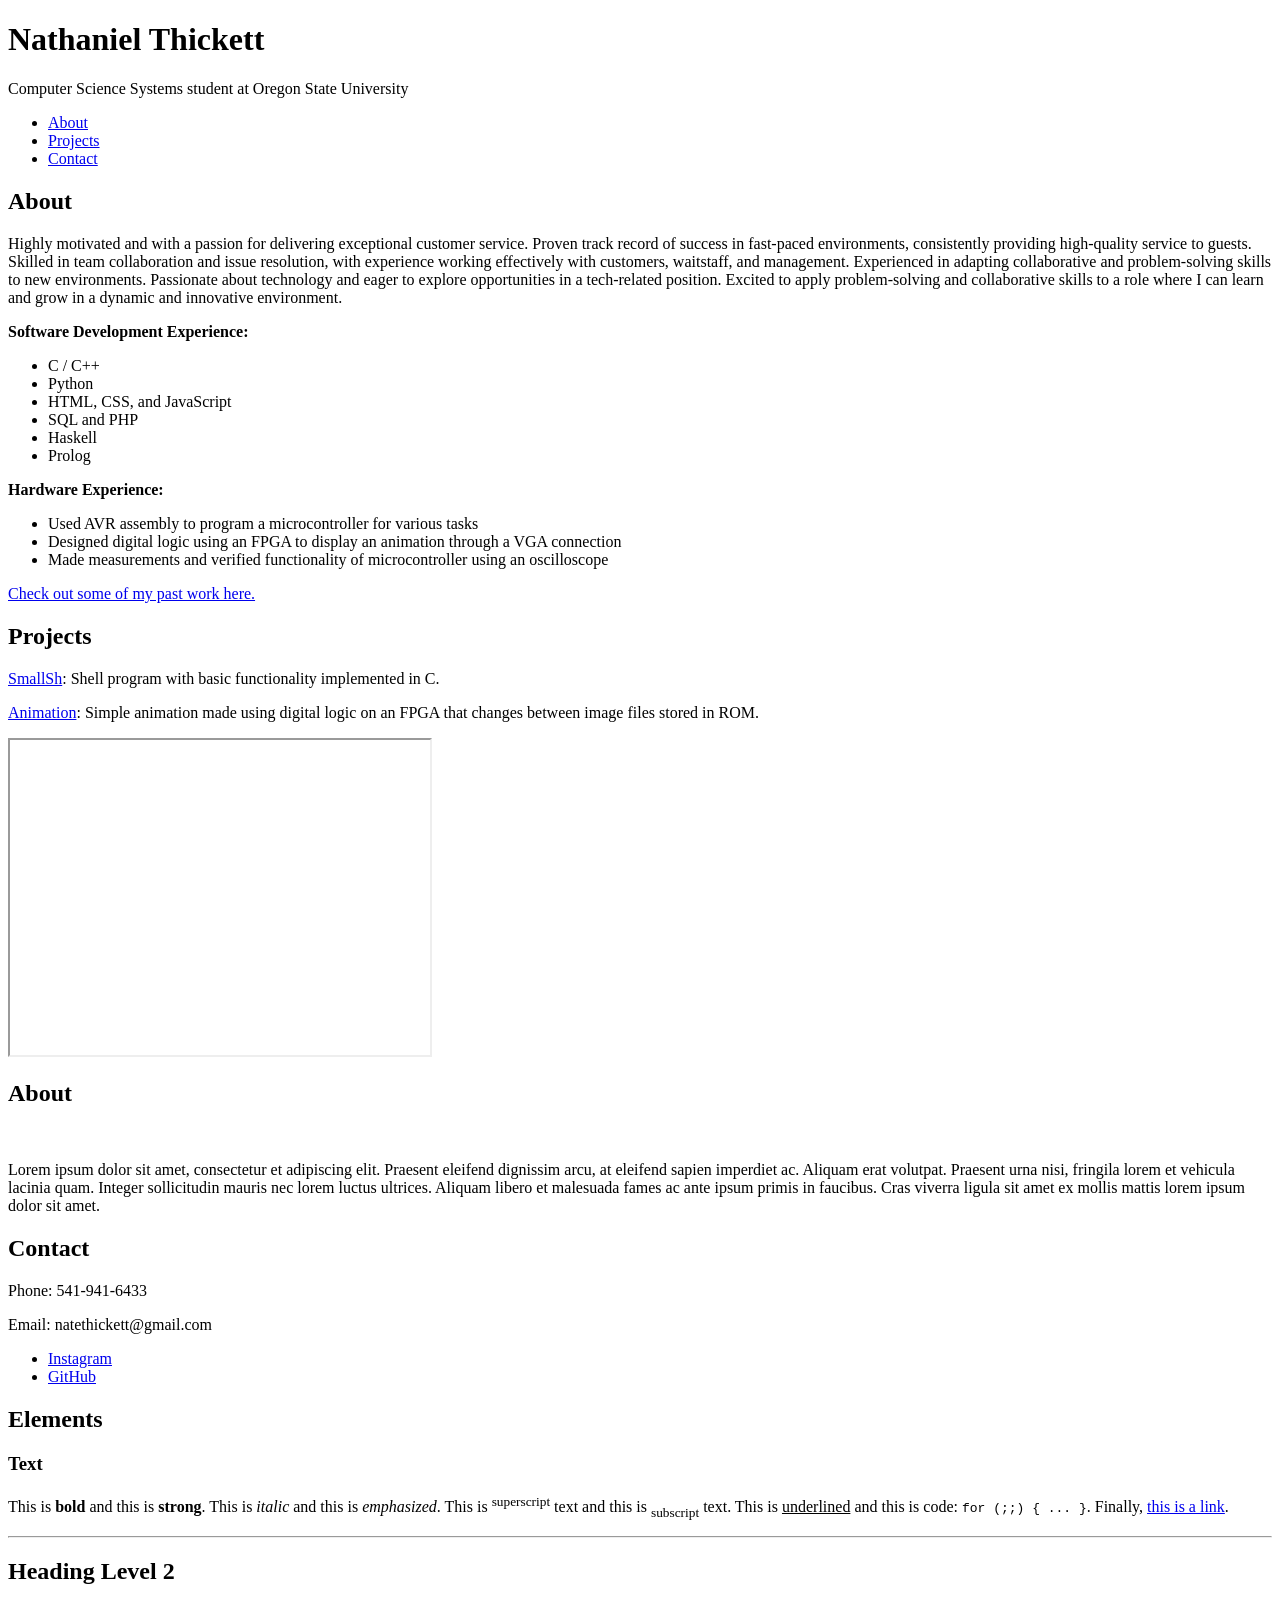
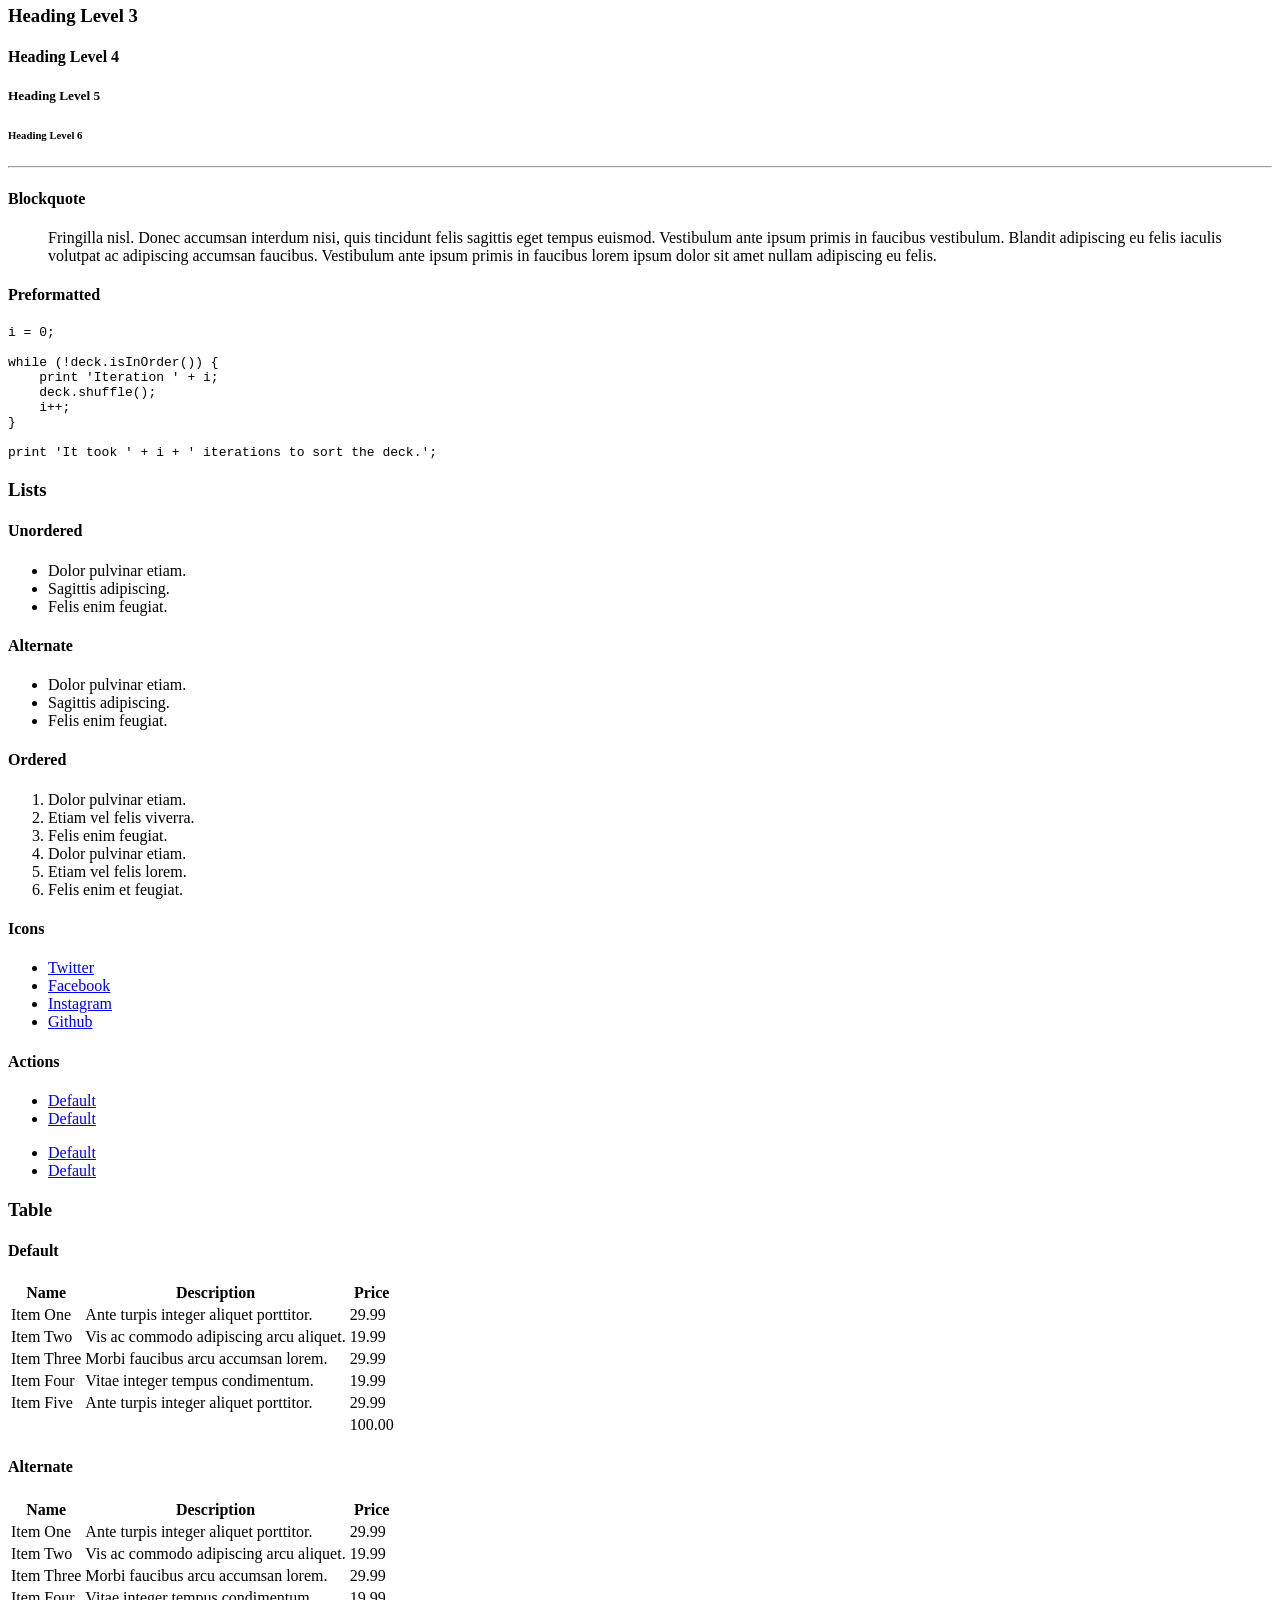
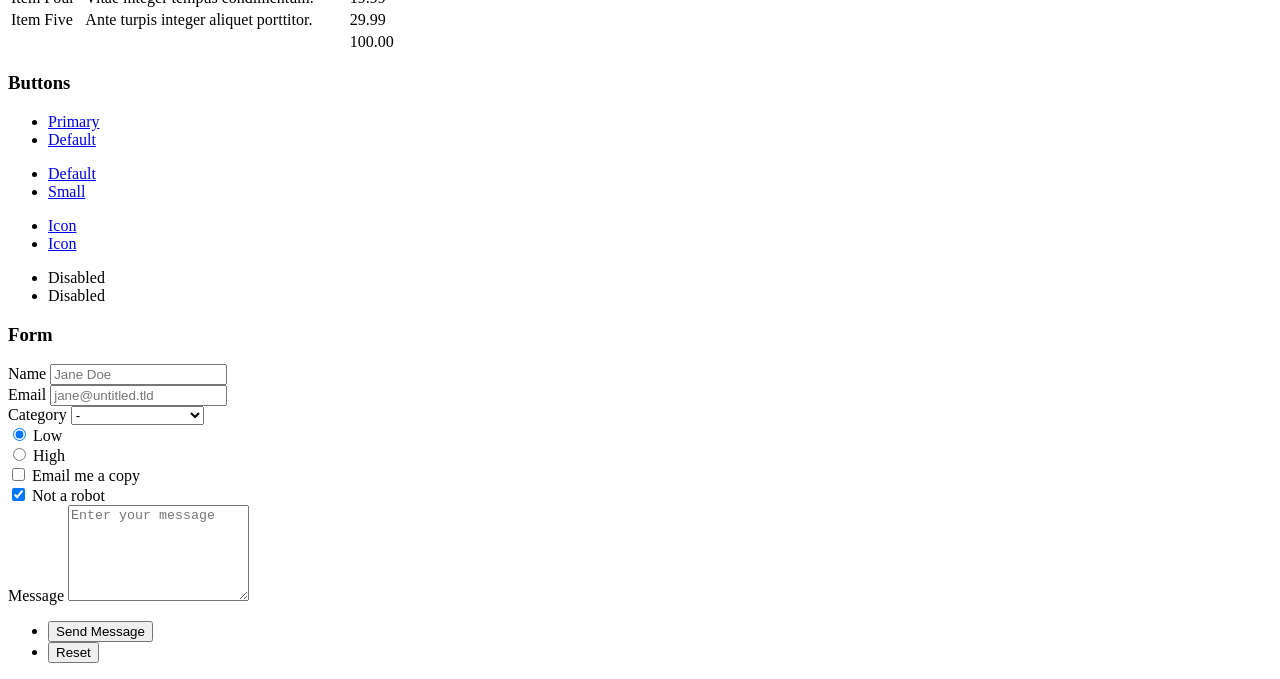
==== commit 5f9b2aa7: "Update index.html" ====
--- a/index.html
+++ b/index.html
@@ -44,7 +44,7 @@
 						<!-- Intro -->
 							<article id="intro">
 								<h2 class="major">About</h2>
-								<span class="image main"><img src="images/pic01.jpg" alt="" /></span>
+								<!-- <span class="image main"><img src="images/pic01.jpg" alt="" /></span>-->
 								<p>Highly motivated and with a passion for delivering exceptional customer service. Proven track record of success in fast-paced environments, consistently providing high-quality service to guests. Skilled in team collaboration and issue resolution, with experience working effectively with customers, waitstaff, and management. Experienced in adapting collaborative and problem-solving skills to new environments. Passionate about technology and eager to explore opportunities in a tech-related position. Excited to apply problem-solving and collaborative skills to a role where I can learn and grow in a dynamic and innovative environment.</p>
 								<p><b>Software Development Experience:</b></p>
 								<ul>
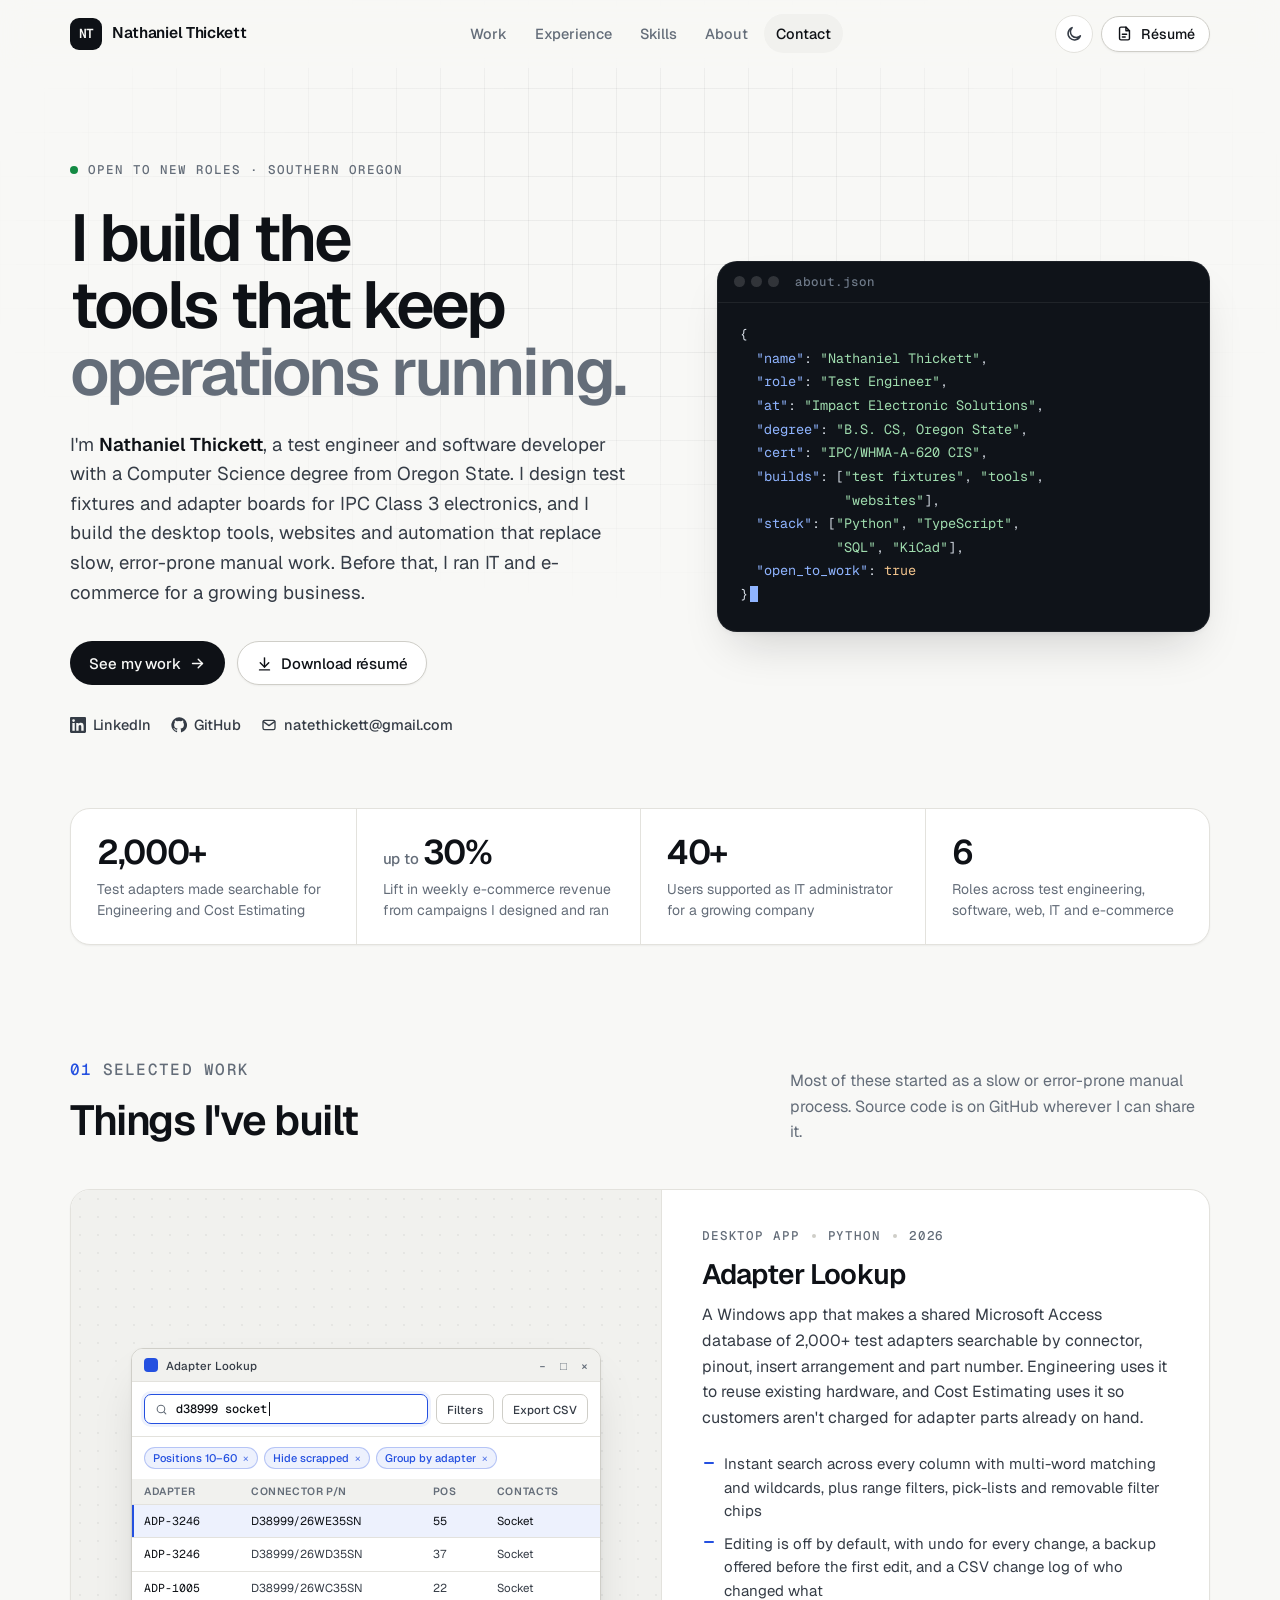
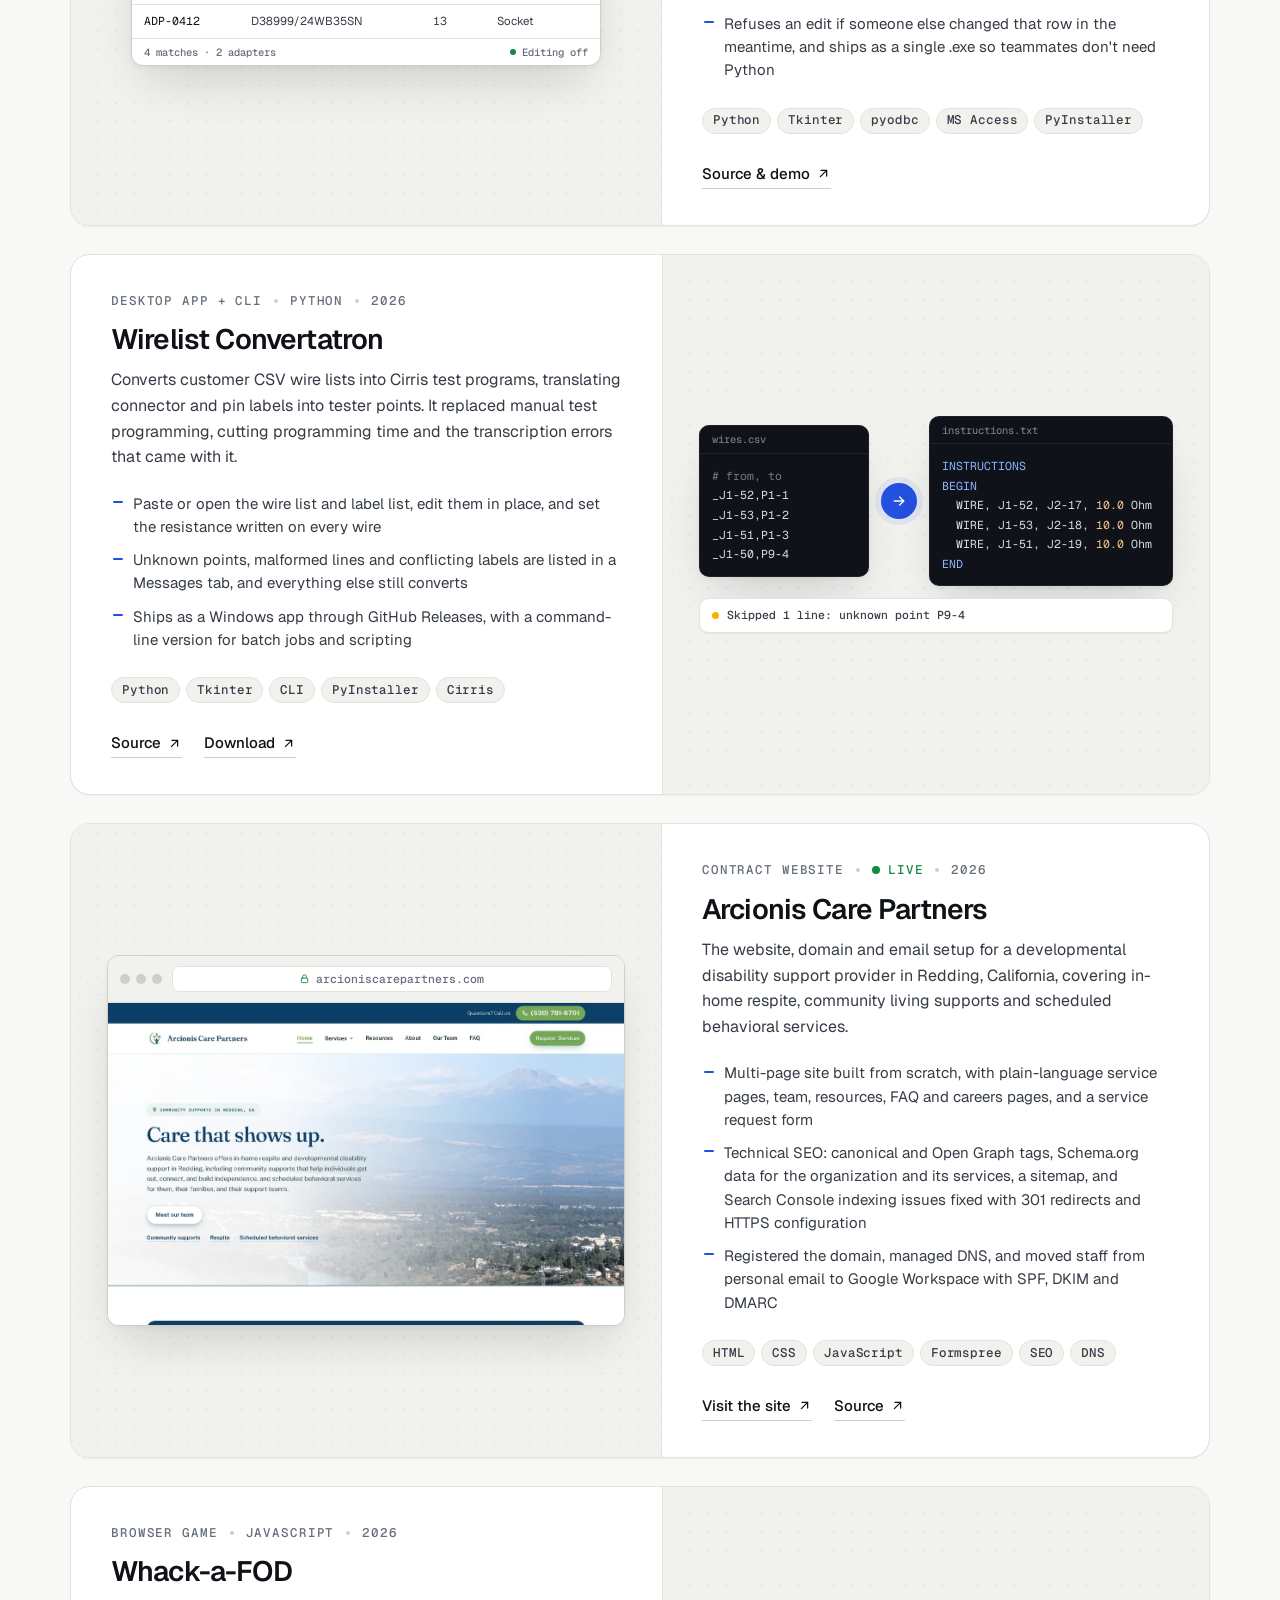
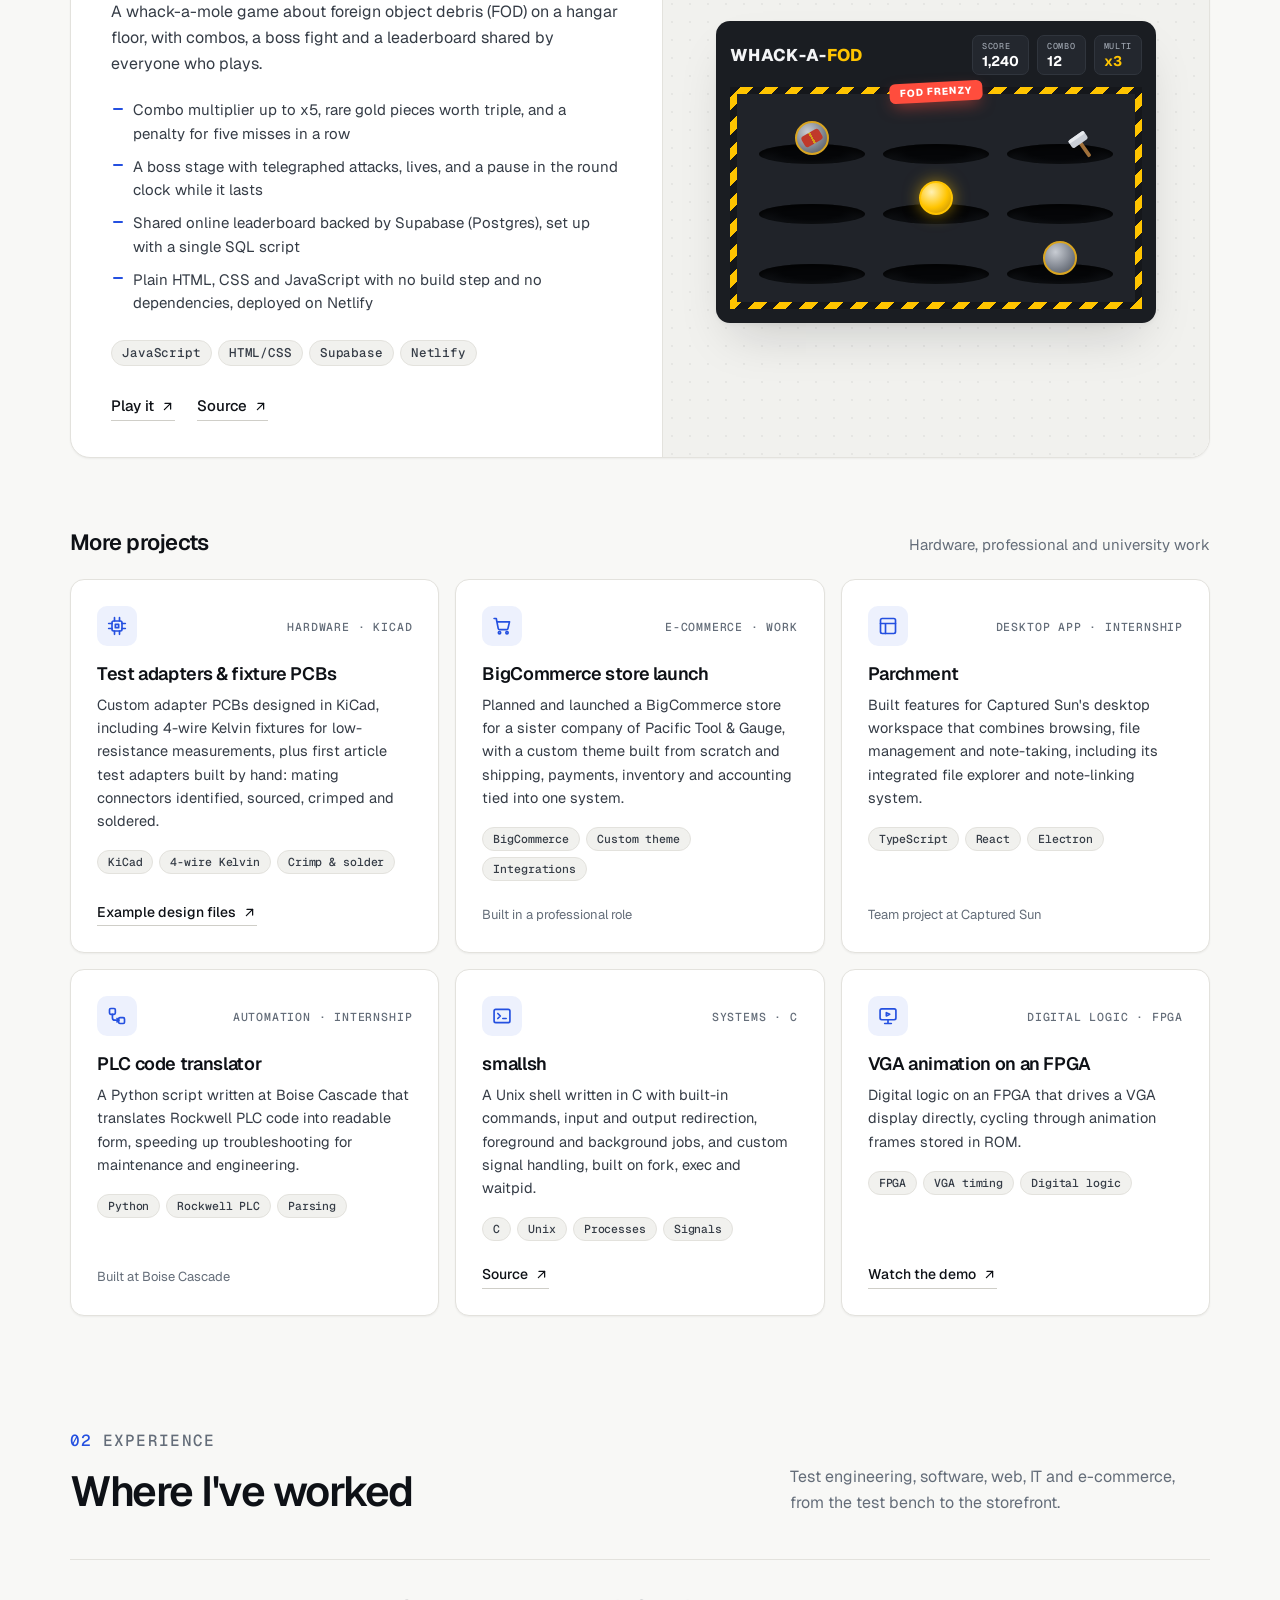
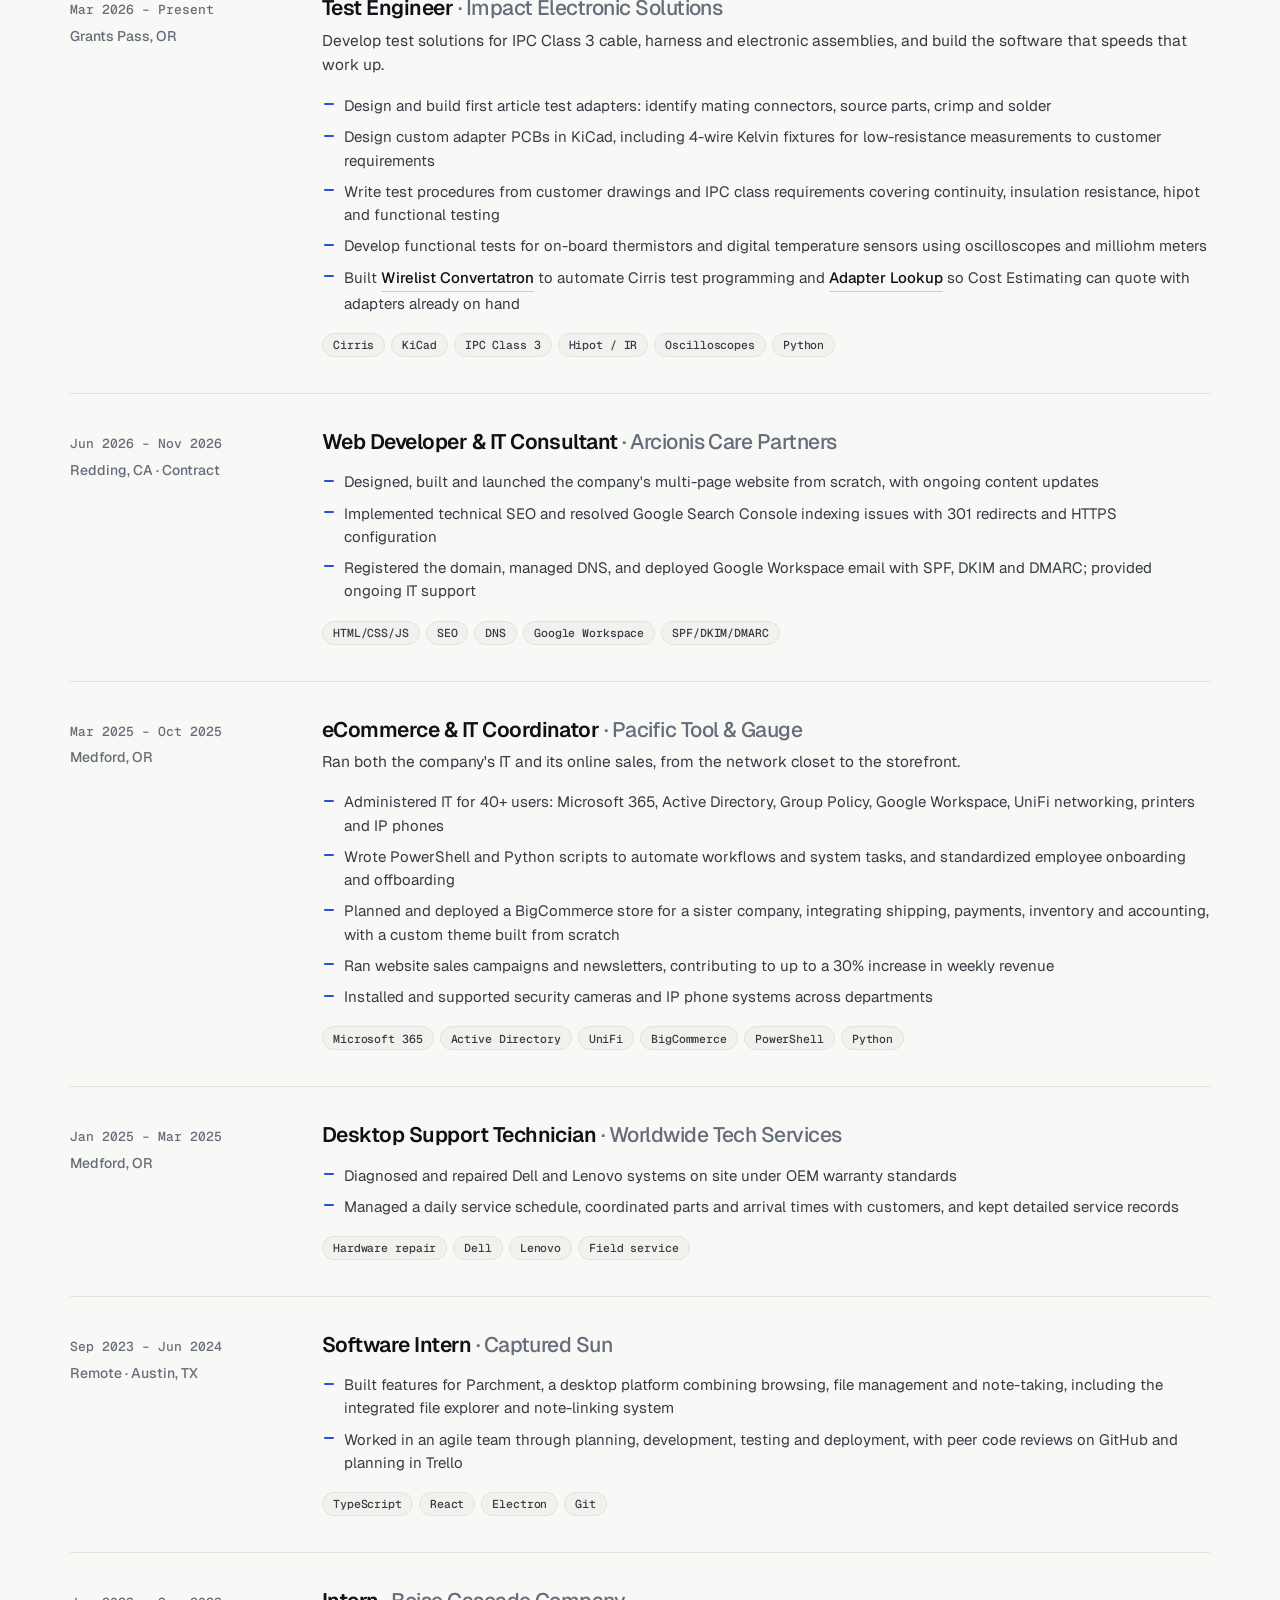
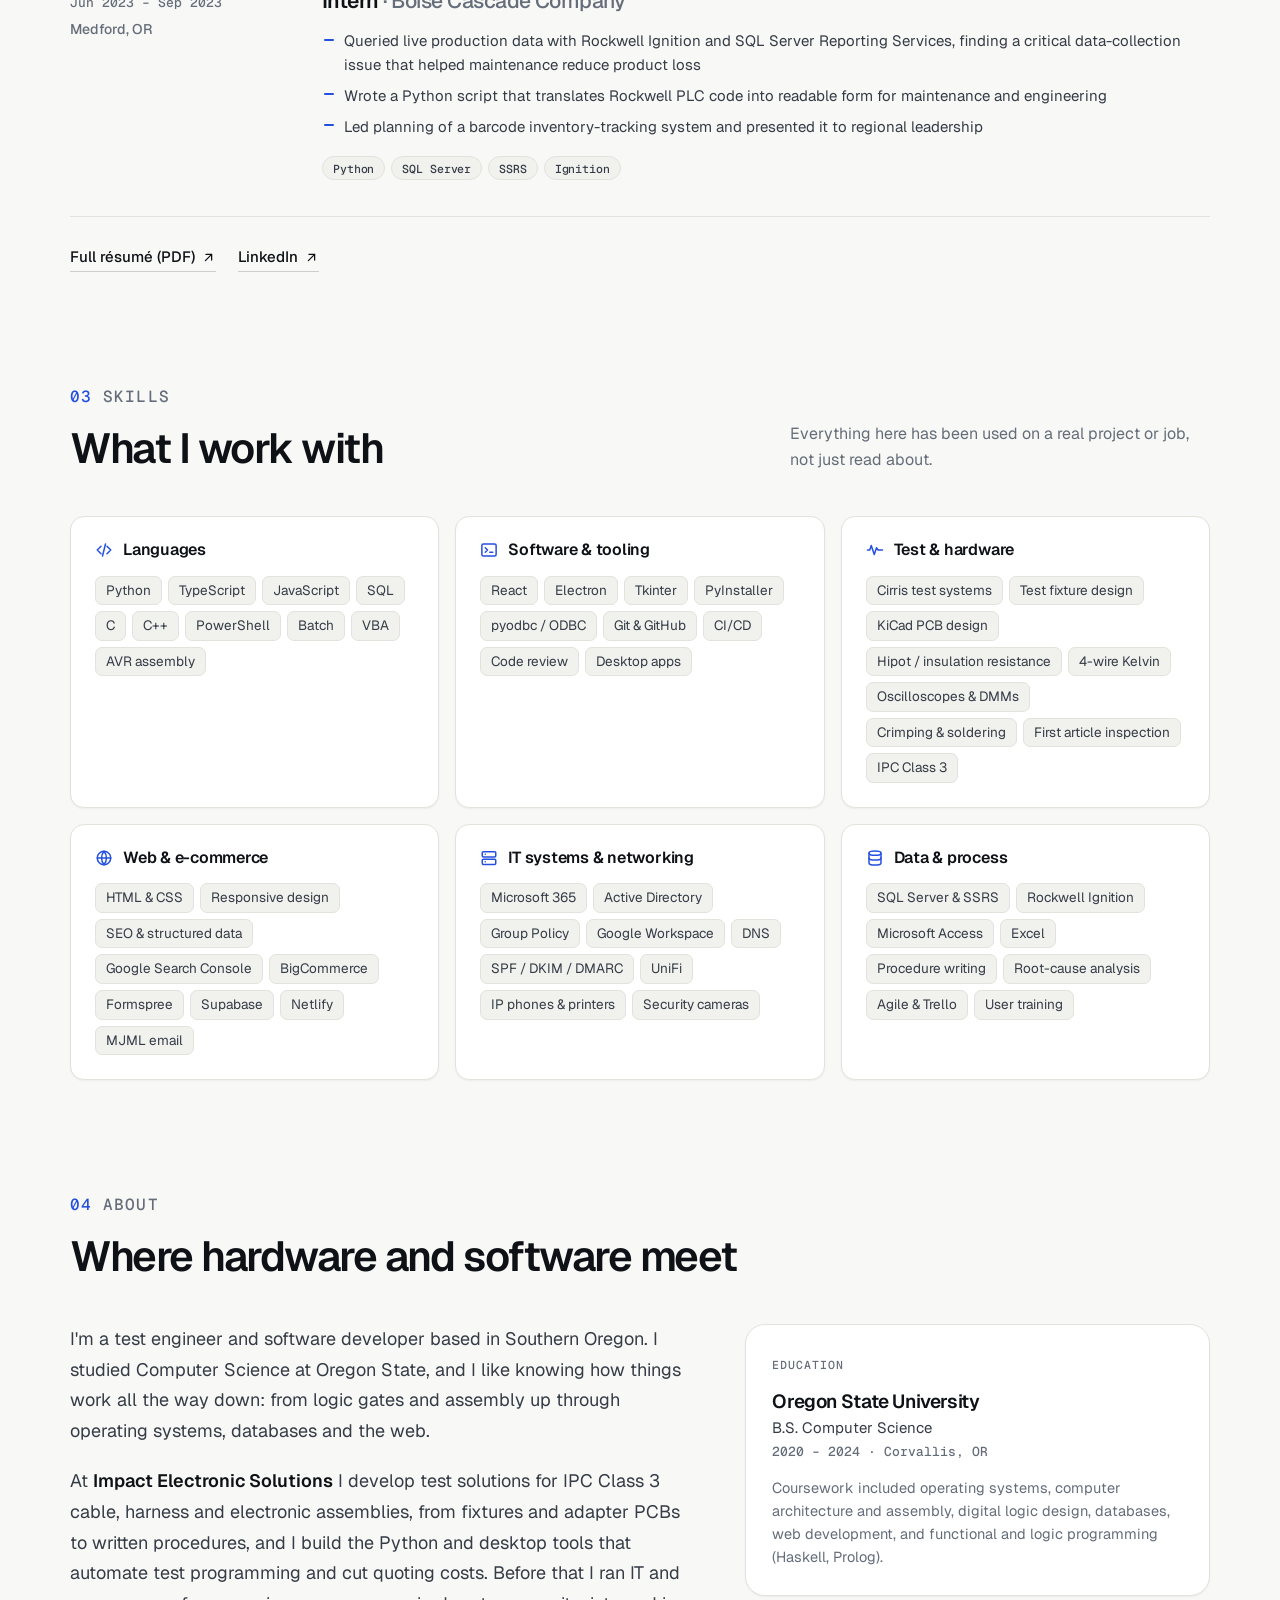
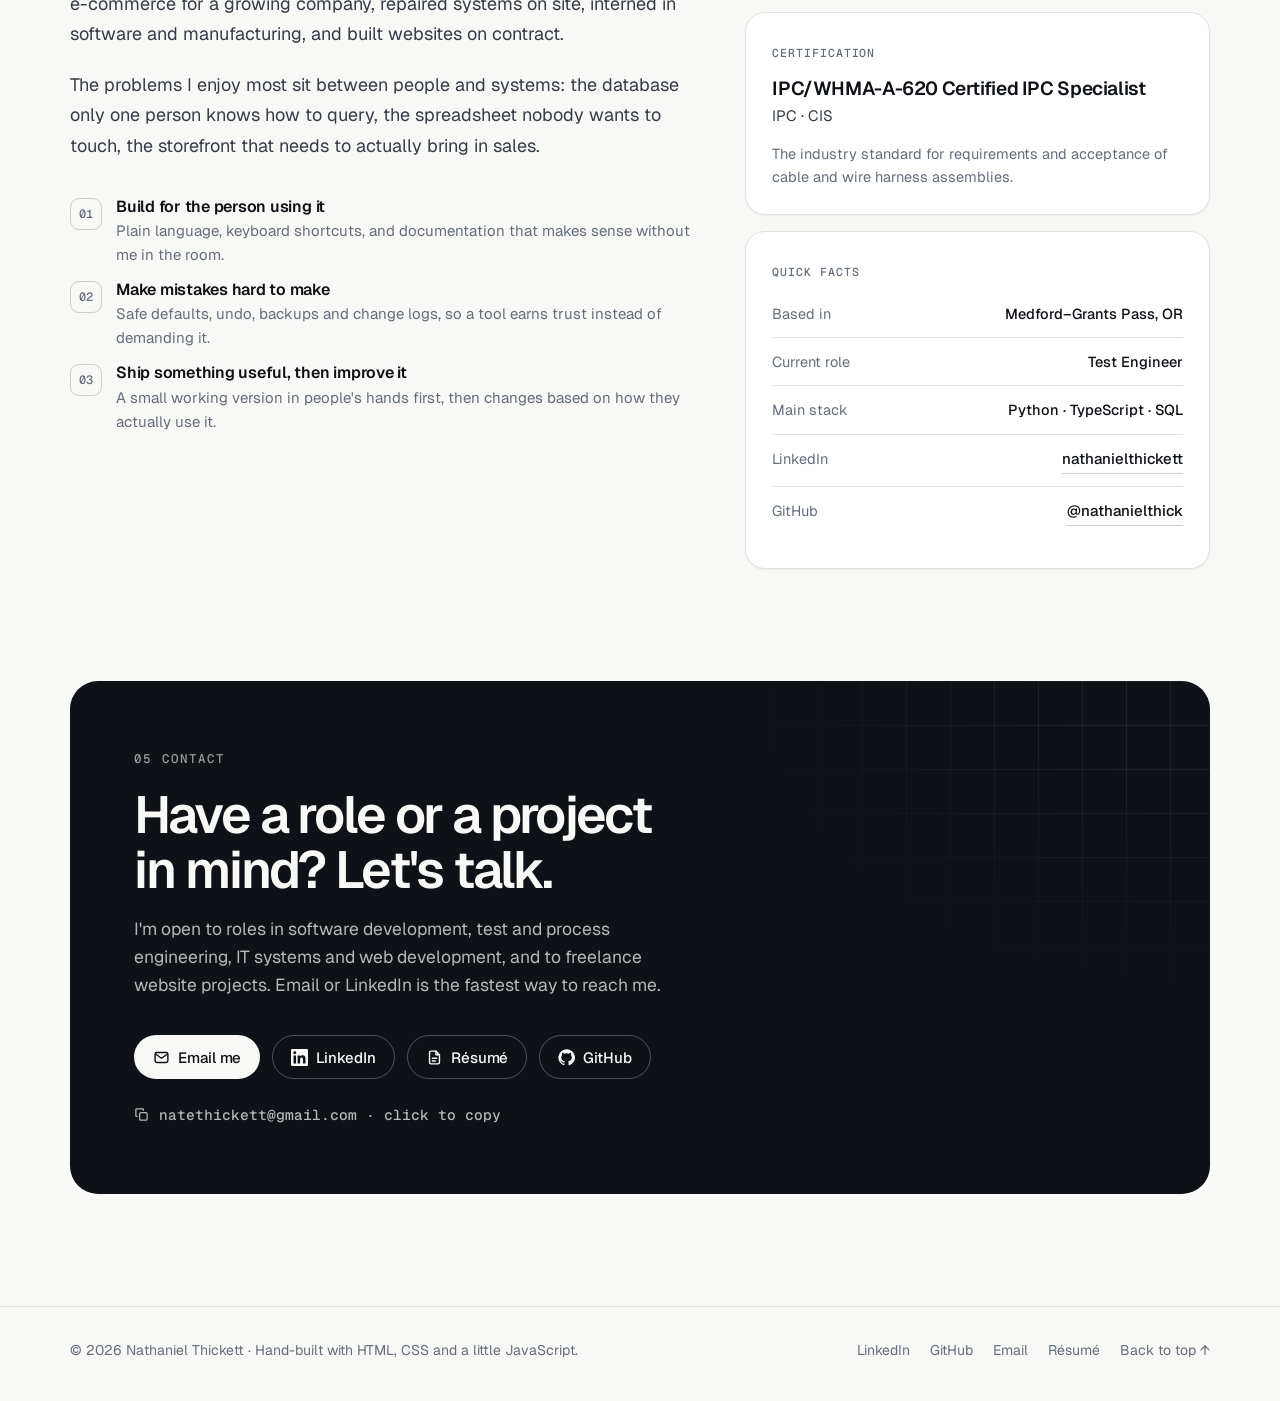
==== commit 6e4a1549: "Redesign portfolio site and update content Replace the HTML5 UP "Dimension" template with a hand-bui" ====
--- a/index.html
+++ b/index.html
@@ -1,363 +1,670 @@
-<!DOCTYPE HTML>
-<!--
-	Dimension by HTML5 UP
-	html5up.net | @ajlkn
-	Free for personal and commercial use under the CCA 3.0 license (html5up.net/license)
--->
-<html>
-	<head>
-		<title>Nathaniel Thickett Portfolio Site</title>
-		<meta charset="utf-8" />
-		<meta name="viewport" content="width=device-width, initial-scale=1, user-scalable=no" />
-		<link rel="stylesheet" href="assets/css/main.css" />
-		<noscript><link rel="stylesheet" href="assets/css/noscript.css" /></noscript>
-	</head>
-	<body class="is-preload">
-
-		<!-- Wrapper -->
-			<div id="wrapper">
-
-				<!-- Header -->
-					<header id="header">
-						<div class="logo">
-							<span class="icon fa-code"></span>
-						</div>
-						<div class="content">
-							<div class="inner">
-								<h1>Nathaniel Thickett</h1>
-								<p>Computer Science Systems student at Oregon State University</p>
-							</div>
-						</div>
-						<nav>
-							<ul>
-								<li><a href="#intro">About</a></li>
-								<li><a href="#work">Projects</a></li>
-								<li><a href="#contact">Contact</a></li>
-								<!--<li><a href="#elements">Elements</a></li>-->
-							</ul>
-						</nav>
-					</header>
-
-				<!-- Main -->
-					<div id="main">
-
-						<!-- Intro -->
-							<article id="intro">
-								<h2 class="major">About</h2>
-								<!-- <span class="image main"><img src="images/pic01.jpg" alt="" /></span>-->
-								<p>Highly motivated and with a passion for delivering exceptional customer service. Proven track record of success in fast-paced environments, consistently providing high-quality service to guests. Skilled in team collaboration and issue resolution, with experience working effectively with customers, waitstaff, and management. Experienced in adapting collaborative and problem-solving skills to new environments. Passionate about technology and eager to explore opportunities in a tech-related position. Excited to apply problem-solving and collaborative skills to a role where I can learn and grow in a dynamic and innovative environment.</p>
-								<p><b>Software Development Experience:</b></p>
-								<ul>
-								  <li>C / C++</li>
-								  <li>Python</li>
-								<li>HTML, CSS, and JavaScript</li>
-								<li>SQL and PHP</li>
-								  <li>Haskell</li>
-								<li>Prolog</li>
-								</ul>
-								<p><b>Hardware Experience:</b></p>
-								<ul>
-								  <li>Used AVR assembly to program a microcontroller for various tasks</li>
-								<li>Designed digital logic using an FPGA to display an animation through a VGA connection</li>
-								<li>Made measurements and verified functionality of microcontroller using an oscilloscope</li>
-								  
-								</ul>
-								<p><a href="#work">Check out some of my past work here.</a></p>
-								
-							</article>
-
-						<!-- Work -->
-							<article id="work">
-								<h2 class="major">Projects</h2>
-								
-								<p><a href="https://github.com/nathanielthick/OSU-Portfolio/tree/main">SmallSh</a>: Shell program with basic functionality implemented in C. </p>
-								<p><a href="https://www.youtube.com/watch?v=J5ulm8RPIpY">Animation</a>: Simple animation made using digital logic on an FPGA that changes between image files stored in ROM.</p>
-								<iframe width="420" height="315"
-								src="https://www.youtube.com/embed/J5ulm8RPIpY?autoplay=1&mute=1">
-								</iframe>
-								
-							</article>
-
-						<!-- About -->
-							<article id="about">
-								<h2 class="major">About</h2>
-								<span class="image main"><img src="images/pic03.jpg" alt="" /></span>
-								<p>Lorem ipsum dolor sit amet, consectetur et adipiscing elit. Praesent eleifend dignissim arcu, at eleifend sapien imperdiet ac. Aliquam erat volutpat. Praesent urna nisi, fringila lorem et vehicula lacinia quam. Integer sollicitudin mauris nec lorem luctus ultrices. Aliquam libero et malesuada fames ac ante ipsum primis in faucibus. Cras viverra ligula sit amet ex mollis mattis lorem ipsum dolor sit amet.</p>
-							</article>
-
-						<!-- Contact -->
-							<article id="contact">
-								<h2 class="major">Contact</h2>
-								<p>Phone: 541-941-6433</p>
-								<p>Email: natethickett@gmail.com</p>
-								
-			
-								<ul class="icons">
-			
-									<li><a href="https://www.instagram.com/n.thicky/" class="icon brands fa-instagram"><span class="label">Instagram</span></a></li>
-									<li><a href="https://github.com/nathanielthick/OSU-Portfolio" class="icon brands fa-github"><span class="label">GitHub</span></a></li>
-								</ul>
-							</article>
-
-						<!-- Elements -->
-							<article id="elements">
-								<h2 class="major">Elements</h2>
-
-								<section>
-									<h3 class="major">Text</h3>
-									<p>This is <b>bold</b> and this is <strong>strong</strong>. This is <i>italic</i> and this is <em>emphasized</em>.
-									This is <sup>superscript</sup> text and this is <sub>subscript</sub> text.
-									This is <u>underlined</u> and this is code: <code>for (;;) { ... }</code>. Finally, <a href="#">this is a link</a>.</p>
-									<hr />
-									<h2>Heading Level 2</h2>
-									<h3>Heading Level 3</h3>
-									<h4>Heading Level 4</h4>
-									<h5>Heading Level 5</h5>
-									<h6>Heading Level 6</h6>
-									<hr />
-									<h4>Blockquote</h4>
-									<blockquote>Fringilla nisl. Donec accumsan interdum nisi, quis tincidunt felis sagittis eget tempus euismod. Vestibulum ante ipsum primis in faucibus vestibulum. Blandit adipiscing eu felis iaculis volutpat ac adipiscing accumsan faucibus. Vestibulum ante ipsum primis in faucibus lorem ipsum dolor sit amet nullam adipiscing eu felis.</blockquote>
-									<h4>Preformatted</h4>
-									<pre><code>i = 0;
-
-while (!deck.isInOrder()) {
-    print 'Iteration ' + i;
-    deck.shuffle();
-    i++;
-}
-
-print 'It took ' + i + ' iterations to sort the deck.';</code></pre>
-								</section>
-
-								<section>
-									<h3 class="major">Lists</h3>
-
-									<h4>Unordered</h4>
-									<ul>
-										<li>Dolor pulvinar etiam.</li>
-										<li>Sagittis adipiscing.</li>
-										<li>Felis enim feugiat.</li>
-									</ul>
-
-									<h4>Alternate</h4>
-									<ul class="alt">
-										<li>Dolor pulvinar etiam.</li>
-										<li>Sagittis adipiscing.</li>
-										<li>Felis enim feugiat.</li>
-									</ul>
-
-									<h4>Ordered</h4>
-									<ol>
-										<li>Dolor pulvinar etiam.</li>
-										<li>Etiam vel felis viverra.</li>
-										<li>Felis enim feugiat.</li>
-										<li>Dolor pulvinar etiam.</li>
-										<li>Etiam vel felis lorem.</li>
-										<li>Felis enim et feugiat.</li>
-									</ol>
-									<h4>Icons</h4>
-									<ul class="icons">
-										<li><a href="#" class="icon brands fa-twitter"><span class="label">Twitter</span></a></li>
-										<li><a href="#" class="icon brands fa-facebook-f"><span class="label">Facebook</span></a></li>
-										<li><a href="#" class="icon brands fa-instagram"><span class="label">Instagram</span></a></li>
-										<li><a href="#" class="icon brands fa-github"><span class="label">Github</span></a></li>
-									</ul>
-
-									<h4>Actions</h4>
-									<ul class="actions">
-										<li><a href="#" class="button primary">Default</a></li>
-										<li><a href="#" class="button">Default</a></li>
-									</ul>
-									<ul class="actions stacked">
-										<li><a href="#" class="button primary">Default</a></li>
-										<li><a href="#" class="button">Default</a></li>
-									</ul>
-								</section>
-
-								<section>
-									<h3 class="major">Table</h3>
-									<h4>Default</h4>
-									<div class="table-wrapper">
-										<table>
-											<thead>
-												<tr>
-													<th>Name</th>
-													<th>Description</th>
-													<th>Price</th>
-												</tr>
-											</thead>
-											<tbody>
-												<tr>
-													<td>Item One</td>
-													<td>Ante turpis integer aliquet porttitor.</td>
-													<td>29.99</td>
-												</tr>
-												<tr>
-													<td>Item Two</td>
-													<td>Vis ac commodo adipiscing arcu aliquet.</td>
-													<td>19.99</td>
-												</tr>
-												<tr>
-													<td>Item Three</td>
-													<td> Morbi faucibus arcu accumsan lorem.</td>
-													<td>29.99</td>
-												</tr>
-												<tr>
-													<td>Item Four</td>
-													<td>Vitae integer tempus condimentum.</td>
-													<td>19.99</td>
-												</tr>
-												<tr>
-													<td>Item Five</td>
-													<td>Ante turpis integer aliquet porttitor.</td>
-													<td>29.99</td>
-												</tr>
-											</tbody>
-											<tfoot>
-												<tr>
-													<td colspan="2"></td>
-													<td>100.00</td>
-												</tr>
-											</tfoot>
-										</table>
-									</div>
-
-									<h4>Alternate</h4>
-									<div class="table-wrapper">
-										<table class="alt">
-											<thead>
-												<tr>
-													<th>Name</th>
-													<th>Description</th>
-													<th>Price</th>
-												</tr>
-											</thead>
-											<tbody>
-												<tr>
-													<td>Item One</td>
-													<td>Ante turpis integer aliquet porttitor.</td>
-													<td>29.99</td>
-												</tr>
-												<tr>
-													<td>Item Two</td>
-													<td>Vis ac commodo adipiscing arcu aliquet.</td>
-													<td>19.99</td>
-												</tr>
-												<tr>
-													<td>Item Three</td>
-													<td> Morbi faucibus arcu accumsan lorem.</td>
-													<td>29.99</td>
-												</tr>
-												<tr>
-													<td>Item Four</td>
-													<td>Vitae integer tempus condimentum.</td>
-													<td>19.99</td>
-												</tr>
-												<tr>
-													<td>Item Five</td>
-													<td>Ante turpis integer aliquet porttitor.</td>
-													<td>29.99</td>
-												</tr>
-											</tbody>
-											<tfoot>
-												<tr>
-													<td colspan="2"></td>
-													<td>100.00</td>
-												</tr>
-											</tfoot>
-										</table>
-									</div>
-								</section>
-
-								<section>
-									<h3 class="major">Buttons</h3>
-									<ul class="actions">
-										<li><a href="#" class="button primary">Primary</a></li>
-										<li><a href="#" class="button">Default</a></li>
-									</ul>
-									<ul class="actions">
-										<li><a href="#" class="button">Default</a></li>
-										<li><a href="#" class="button small">Small</a></li>
-									</ul>
-									<ul class="actions">
-										<li><a href="#" class="button primary icon solid fa-download">Icon</a></li>
-										<li><a href="#" class="button icon solid fa-download">Icon</a></li>
-									</ul>
-									<ul class="actions">
-										<li><span class="button primary disabled">Disabled</span></li>
-										<li><span class="button disabled">Disabled</span></li>
-									</ul>
-								</section>
-
-								<section>
-									<h3 class="major">Form</h3>
-									<form method="post" action="#">
-										<div class="fields">
-											<div class="field half">
-												<label for="demo-name">Name</label>
-												<input type="text" name="demo-name" id="demo-name" value="" placeholder="Jane Doe" />
-											</div>
-											<div class="field half">
-												<label for="demo-email">Email</label>
-												<input type="email" name="demo-email" id="demo-email" value="" placeholder="jane@untitled.tld" />
-											</div>
-											<div class="field">
-												<label for="demo-category">Category</label>
-												<select name="demo-category" id="demo-category">
-													<option value="">-</option>
-													<option value="1">Manufacturing</option>
-													<option value="1">Shipping</option>
-													<option value="1">Administration</option>
-													<option value="1">Human Resources</option>
-												</select>
-											</div>
-											<div class="field half">
-												<input type="radio" id="demo-priority-low" name="demo-priority" checked>
-												<label for="demo-priority-low">Low</label>
-											</div>
-											<div class="field half">
-												<input type="radio" id="demo-priority-high" name="demo-priority">
-												<label for="demo-priority-high">High</label>
-											</div>
-											<div class="field half">
-												<input type="checkbox" id="demo-copy" name="demo-copy">
-												<label for="demo-copy">Email me a copy</label>
-											</div>
-											<div class="field half">
-												<input type="checkbox" id="demo-human" name="demo-human" checked>
-												<label for="demo-human">Not a robot</label>
-											</div>
-											<div class="field">
-												<label for="demo-message">Message</label>
-												<textarea name="demo-message" id="demo-message" placeholder="Enter your message" rows="6"></textarea>
-											</div>
-										</div>
-										<ul class="actions">
-											<li><input type="submit" value="Send Message" class="primary" /></li>
-											<li><input type="reset" value="Reset" /></li>
-										</ul>
-									</form>
-								</section>
-
-							</article>
-
-					</div>
-
-				<!-- Footer -->
-					
-					</footer>
-					<p> </p>
-			</div>
-
-		<!-- BG -->
-			<div id="bg"></div>
-
-		<!-- Scripts -->
-			<script src="assets/js/jquery.min.js"></script>
-			<script src="assets/js/browser.min.js"></script>
-			<script src="assets/js/breakpoints.min.js"></script>
-			<script src="assets/js/util.js"></script>
-			<script src="assets/js/main.js"></script>
-
-	</body>
-</html>
+<!doctype html>
+<html lang="en">
+<head>
+  <meta charset="utf-8">
+  <meta name="viewport" content="width=device-width, initial-scale=1">
+  <title>Nathaniel Thickett | Test Engineer &amp; Software Developer</title>
+  <meta name="description" content="Nathaniel Thickett is a test engineer and software developer in Southern Oregon. He designs test fixtures and adapter PCBs for IPC Class 3 electronics and builds Python tools, websites and automation, with a background in IT and e-commerce.">
+  <meta name="author" content="Nathaniel Thickett">
+  <link rel="canonical" href="https://nathanielthick.github.io/">
+
+  <meta name="theme-color" content="#f8f8f6" media="(prefers-color-scheme: light)">
+  <meta name="theme-color" content="#0a0c10" media="(prefers-color-scheme: dark)">
+
+  <meta property="og:type" content="website">
+  <meta property="og:site_name" content="Nathaniel Thickett">
+  <meta property="og:title" content="Nathaniel Thickett | Test Engineer &amp; Software Developer">
+  <meta property="og:description" content="Test fixtures, Python tools, websites and automation that replace slow, error-prone manual work.">
+  <meta property="og:url" content="https://nathanielthick.github.io/">
+  <meta property="og:image" content="https://nathanielthick.github.io/images/og-card.png">
+  <meta property="og:image:width" content="1200">
+  <meta property="og:image:height" content="630">
+  <meta property="og:image:alt" content="Nathaniel Thickett, Test Engineer and Software Developer">
+  <meta name="twitter:card" content="summary_large_image">
+
+  <link rel="icon" href="favicon.svg" type="image/svg+xml">
+  <link rel="apple-touch-icon" href="images/apple-touch-icon.png">
+
+  <link rel="preconnect" href="https://fonts.googleapis.com">
+  <link rel="preconnect" href="https://fonts.gstatic.com" crossorigin>
+  <link rel="stylesheet" href="https://fonts.googleapis.com/css2?family=Geist:wght@400;500;600;700;800&family=Geist+Mono:wght@400;500&display=swap">
+  <link rel="stylesheet" href="assets/css/site.css?v=20261124">
+
+  <script>
+    (function () {
+      var d = document.documentElement;
+      d.classList.add("js");
+      try {
+        var t = localStorage.getItem("theme");
+        if (t === "light" || t === "dark") d.setAttribute("data-theme", t);
+      } catch (e) {}
+    })();
+  </script>
+
+  <script type="application/ld+json">
+  {
+    "@context": "https://schema.org",
+    "@type": "Person",
+    "name": "Nathaniel Thickett",
+    "url": "https://nathanielthick.github.io/",
+    "jobTitle": "Test Engineer",
+    "worksFor": { "@type": "Organization", "name": "Impact Electronic Solutions" },
+    "email": "mailto:natethickett@gmail.com",
+    "address": { "@type": "PostalAddress", "addressLocality": "Medford", "addressRegion": "OR", "addressCountry": "US" },
+    "alumniOf": { "@type": "CollegeOrUniversity", "name": "Oregon State University" },
+    "hasCredential": { "@type": "EducationalOccupationalCredential", "name": "IPC/WHMA-A-620 Certified IPC Specialist (CIS)" },
+    "sameAs": ["https://www.linkedin.com/in/nathanielthickett", "https://github.com/nathanielthick"],
+    "knowsAbout": ["Test engineering", "Test fixture design", "KiCad PCB design", "Python", "TypeScript", "JavaScript", "SQL", "IT systems administration", "Web development", "E-commerce", "Automation"]
+  }
+  </script>
+</head>
+<body>
+
+<!-- Icon sprite -->
+<svg width="0" height="0" style="position:absolute" aria-hidden="true" focusable="false">
+  <symbol id="i-arrow-ur" viewBox="0 0 24 24"><path d="M7 17 17 7"/><path d="M8 7h9v9"/></symbol>
+  <symbol id="i-arrow-r" viewBox="0 0 24 24"><path d="M5 12h14"/><path d="m13 6 6 6-6 6"/></symbol>
+  <symbol id="i-arrow-d" viewBox="0 0 24 24"><path d="M12 4v13"/><path d="m6 11 6 6 6-6"/><path d="M5 21h14"/></symbol>
+  <symbol id="i-github" viewBox="0 0 24 24"><path fill="currentColor" stroke="none" d="M12 .5a11.5 11.5 0 0 0-3.64 22.41c.58.1.79-.25.79-.56v-2c-3.2.7-3.88-1.37-3.88-1.37-.52-1.33-1.28-1.69-1.28-1.69-1.05-.71.08-.7.08-.7 1.16.08 1.77 1.19 1.77 1.19 1.03 1.77 2.7 1.26 3.36.96.1-.75.4-1.26.73-1.55-2.55-.29-5.24-1.28-5.24-5.69 0-1.26.45-2.29 1.19-3.1-.12-.29-.52-1.46.11-3.05 0 0 .97-.31 3.17 1.18a10.9 10.9 0 0 1 5.77 0c2.2-1.49 3.17-1.18 3.17-1.18.63 1.59.23 2.76.11 3.05.74.81 1.19 1.84 1.19 3.1 0 4.42-2.69 5.39-5.26 5.68.41.36.78 1.06.78 2.14v3.17c0 .31.21.67.8.56A11.5 11.5 0 0 0 12 .5Z"/></symbol>
+  <symbol id="i-linkedin" viewBox="0 0 24 24"><path fill="currentColor" stroke="none" d="M20.45 20.45h-3.56v-5.57c0-1.33-.02-3.04-1.85-3.04-1.85 0-2.14 1.45-2.14 2.94v5.67H9.35V9h3.41v1.56h.05c.48-.9 1.64-1.85 3.37-1.85 3.6 0 4.27 2.37 4.27 5.46v6.28ZM5.34 7.43a2.06 2.06 0 1 1 0-4.12 2.06 2.06 0 0 1 0 4.12ZM7.12 20.45H3.56V9h3.56v11.45ZM22.22 0H1.77C.79 0 0 .77 0 1.73v20.54C0 23.23.79 24 1.77 24h20.45c.98 0 1.78-.77 1.78-1.73V1.73C24 .77 23.2 0 22.22 0Z"/></symbol>
+  <symbol id="i-mail" viewBox="0 0 24 24"><rect x="3" y="5" width="18" height="14" rx="2.5"/><path d="m3.5 7 8.5 6 8.5-6"/></symbol>
+  <symbol id="i-file" viewBox="0 0 24 24"><path d="M14 3H7a2 2 0 0 0-2 2v14a2 2 0 0 0 2 2h10a2 2 0 0 0 2-2V8z"/><path d="M14 3v5h5"/><path d="M9 13h6M9 17h4"/></symbol>
+  <symbol id="i-sun" viewBox="0 0 24 24"><circle cx="12" cy="12" r="4"/><path d="M12 2v2M12 20v2M4.9 4.9l1.4 1.4M17.7 17.7l1.4 1.4M2 12h2M20 12h2M4.9 19.1l1.4-1.4M17.7 6.3l1.4-1.4"/></symbol>
+  <symbol id="i-moon" viewBox="0 0 24 24"><path d="M20.5 14.5A8.5 8.5 0 1 1 9.5 3.5a7 7 0 0 0 11 11Z"/></symbol>
+  <symbol id="i-menu" viewBox="0 0 24 24"><path d="M4 7h16M4 12h16M4 17h16"/></symbol>
+  <symbol id="i-lock" viewBox="0 0 24 24"><rect x="5" y="11" width="14" height="10" rx="2"/><path d="M8 11V8a4 4 0 0 1 8 0v3"/></symbol>
+  <symbol id="i-search" viewBox="0 0 24 24"><circle cx="11" cy="11" r="7"/><path d="m20 20-3.5-3.5"/></symbol>
+  <symbol id="i-copy" viewBox="0 0 24 24"><rect x="9" y="9" width="12" height="12" rx="2"/><path d="M5 15H4a1 1 0 0 1-1-1V4a1 1 0 0 1 1-1h10a1 1 0 0 1 1 1v1"/></symbol>
+  <symbol id="i-chip" viewBox="0 0 24 24"><rect x="6" y="6" width="12" height="12" rx="2"/><path d="M9 2v4M15 2v4M9 18v4M15 18v4M2 9h4M2 15h4M18 9h4M18 15h4"/><rect x="10" y="10" width="4" height="4"/></symbol>
+  <symbol id="i-cart" viewBox="0 0 24 24"><circle cx="9" cy="20" r="1.4"/><circle cx="18" cy="20" r="1.4"/><path d="M2.5 3h2.6l2.4 12.2a1.5 1.5 0 0 0 1.5 1.2h8.6a1.5 1.5 0 0 0 1.5-1.2L21 7H6"/></symbol>
+  <symbol id="i-layout" viewBox="0 0 24 24"><rect x="3" y="3" width="18" height="18" rx="2"/><path d="M3 9h18M9 21V9"/></symbol>
+  <symbol id="i-terminal" viewBox="0 0 24 24"><rect x="2.5" y="4" width="19" height="16" rx="2"/><path d="m7 9 3 3-3 3M13 15h4"/></symbol>
+  <symbol id="i-monitor" viewBox="0 0 24 24"><rect x="2.5" y="3.5" width="19" height="13" rx="2"/><path d="M8 21h8M12 16.5V21"/><path d="m10 8 4 2-4 2z"/></symbol>
+  <symbol id="i-wave" viewBox="0 0 24 24"><path d="M2 12h3l2-6 4 12 3-9 2 3h6"/></symbol>
+  <symbol id="i-code" viewBox="0 0 24 24"><path d="m8 7-5 5 5 5M16 7l5 5-5 5M14 4l-4 16"/></symbol>
+  <symbol id="i-globe" viewBox="0 0 24 24"><circle cx="12" cy="12" r="9"/><path d="M3 12h18M12 3a14 14 0 0 1 0 18M12 3a14 14 0 0 0 0 18"/></symbol>
+  <symbol id="i-db" viewBox="0 0 24 24"><ellipse cx="12" cy="5.5" rx="8" ry="2.8"/><path d="M4 5.5v13c0 1.5 3.6 2.8 8 2.8s8-1.3 8-2.8v-13"/><path d="M4 12c0 1.5 3.6 2.8 8 2.8s8-1.3 8-2.8"/></symbol>
+  <symbol id="i-server" viewBox="0 0 24 24"><rect x="3" y="3.5" width="18" height="7" rx="1.5"/><rect x="3" y="13.5" width="18" height="7" rx="1.5"/><path d="M7 7h.01M7 17h.01"/></symbol>
+  <symbol id="i-workflow" viewBox="0 0 24 24"><rect x="3" y="3" width="7" height="7" rx="1.5"/><rect x="14" y="14" width="7" height="7" rx="1.5"/><path d="M6.5 10v4a3 3 0 0 0 3 3H14"/><path d="m12 15 2 2-2 2"/></symbol>
+</svg>
+
+<a class="skip-link" href="#main">Skip to content</a>
+
+<header class="site-header" id="top">
+  <div class="container header-inner">
+    <a class="brand" href="#top" aria-label="Nathaniel Thickett, back to top">
+      <span class="brand-mark" aria-hidden="true">NT</span>
+      <span class="brand-name">Nathaniel Thickett</span>
+    </a>
+
+    <nav class="nav" id="site-nav" aria-label="Primary">
+      <a href="#work">Work</a>
+      <a href="#experience">Experience</a>
+      <a href="#skills">Skills</a>
+      <a href="#about">About</a>
+      <a href="#contact">Contact</a>
+      <a class="nav-resume" href="assets/Nathaniel-Thickett-Resume.pdf" target="_blank" rel="noopener">Résumé (PDF)</a>
+    </nav>
+
+    <div class="header-actions">
+      <button class="icon-btn theme-toggle" type="button" aria-label="Switch color theme">
+        <svg class="ico icon-moon" aria-hidden="true"><use href="#i-moon"/></svg>
+        <svg class="ico icon-sun" aria-hidden="true"><use href="#i-sun"/></svg>
+      </button>
+      <a class="btn btn-secondary btn-sm" href="assets/Nathaniel-Thickett-Resume.pdf" target="_blank" rel="noopener">
+        <svg class="ico" aria-hidden="true"><use href="#i-file"/></svg>Résumé
+      </a>
+      <button class="icon-btn menu-btn" type="button" aria-label="Open menu" aria-expanded="false" aria-controls="site-nav">
+        <svg class="ico" aria-hidden="true"><use href="#i-menu"/></svg>
+      </button>
+    </div>
+  </div>
+</header>
+
+<main id="main">
+
+  <!-- ===================== Hero ===================== -->
+  <section class="hero" aria-labelledby="hero-title">
+    <div class="container">
+      <div class="hero-grid">
+        <div>
+          <p class="eyebrow"><span class="status-dot" aria-hidden="true"></span>Open to new roles · Southern Oregon</p>
+          <h1 id="hero-title">I build the tools that keep <span class="soft">operations running.</span></h1>
+          <p class="hero-lede">
+            I'm <strong>Nathaniel Thickett</strong>, a test engineer and software developer with a Computer Science degree from Oregon State.
+            I design test fixtures and adapter boards for IPC Class 3 electronics, and I build the desktop tools, websites and automation
+            that replace slow, error-prone manual work. Before that, I ran IT and e-commerce for a growing business.
+          </p>
+          <div class="hero-cta">
+            <a class="btn btn-primary" href="#work">See my work <svg class="ico" aria-hidden="true"><use href="#i-arrow-r"/></svg></a>
+            <a class="btn btn-secondary" href="assets/Nathaniel-Thickett-Resume.pdf" target="_blank" rel="noopener">
+              <svg class="ico" aria-hidden="true"><use href="#i-arrow-d"/></svg>Download résumé
+            </a>
+          </div>
+          <div class="hero-links">
+            <a href="https://www.linkedin.com/in/nathanielthickett" target="_blank" rel="noopener"><svg class="ico" aria-hidden="true"><use href="#i-linkedin"/></svg>LinkedIn</a>
+            <a href="https://github.com/nathanielthick" target="_blank" rel="noopener"><svg class="ico" aria-hidden="true"><use href="#i-github"/></svg>GitHub</a>
+            <a href="mailto:natethickett@gmail.com"><svg class="ico" aria-hidden="true"><use href="#i-mail"/></svg>natethickett@gmail.com</a>
+          </div>
+        </div>
+
+        <div class="code-card" aria-hidden="true">
+          <div class="code-card-bar"><span class="dots"><i></i><i></i><i></i></span>about.json</div>
+<pre>{
+  <span class="c-key">"name"</span>: <span class="c-str">"Nathaniel Thickett"</span>,
+  <span class="c-key">"role"</span>: <span class="c-str">"Test Engineer"</span>,
+  <span class="c-key">"at"</span>: <span class="c-str">"Impact Electronic Solutions"</span>,
+  <span class="c-key">"degree"</span>: <span class="c-str">"B.S. CS, Oregon State"</span>,
+  <span class="c-key">"cert"</span>: <span class="c-str">"IPC/WHMA-A-620 CIS"</span>,
+  <span class="c-key">"builds"</span>: [<span class="c-str">"test fixtures"</span>, <span class="c-str">"tools"</span>,
+             <span class="c-str">"websites"</span>],
+  <span class="c-key">"stack"</span>: [<span class="c-str">"Python"</span>, <span class="c-str">"TypeScript"</span>,
+            <span class="c-str">"SQL"</span>, <span class="c-str">"KiCad"</span>],
+  <span class="c-key">"open_to_work"</span>: <span class="c-num">true</span>
+}<span class="c-cursor"></span></pre>
+        </div>
+      </div>
+    </div>
+  </section>
+
+  <!-- ===================== Stats ===================== -->
+  <div class="container">
+    <div class="stats reveal">
+      <div class="stat">
+        <div class="stat-value">2,000+</div>
+        <p class="stat-label">Test adapters made searchable for Engineering and Cost Estimating</p>
+      </div>
+      <div class="stat">
+        <div class="stat-value"><small>up to</small>30%</div>
+        <p class="stat-label">Lift in weekly e-commerce revenue from campaigns I designed and ran</p>
+      </div>
+      <div class="stat">
+        <div class="stat-value">40+</div>
+        <p class="stat-label">Users supported as IT administrator for a growing company</p>
+      </div>
+      <div class="stat">
+        <div class="stat-value">6</div>
+        <p class="stat-label">Roles across test engineering, software, web, IT and e-commerce</p>
+      </div>
+    </div>
+  </div>
+
+  <!-- ===================== Work ===================== -->
+  <section class="section" id="work" aria-labelledby="work-title">
+    <div class="container">
+      <div class="section-head reveal">
+        <div>
+          <p class="eyebrow"><span class="section-num">01</span> Selected work</p>
+          <h2 id="work-title">Things I've built</h2>
+        </div>
+        <p>Most of these started as a slow or error-prone manual process. Source code is on GitHub wherever I can share it.</p>
+      </div>
+
+      <div class="projects">
+
+        <!-- Adapter Lookup -->
+        <article class="project reveal" aria-labelledby="p-adapter">
+          <div class="project-visual" aria-hidden="true">
+            <div class="mock-window">
+              <div class="mw-title">
+                <span class="left"><span class="app-ico"></span>Adapter Lookup</span>
+                <span class="win-ctl"><span>–</span><span>□</span><span>×</span></span>
+              </div>
+              <div class="mw-toolbar">
+                <div class="mw-search"><svg class="ico"><use href="#i-search"/></svg>d38999 socket<span class="caret"></span></div>
+                <span class="mw-btn">Filters</span>
+                <span class="mw-btn">Export CSV</span>
+              </div>
+              <div class="mw-chips">
+                <span class="mw-chip">Positions 10–60 <b>×</b></span>
+                <span class="mw-chip">Hide scrapped <b>×</b></span>
+                <span class="mw-chip">Group by adapter <b>×</b></span>
+              </div>
+              <table class="mw-table">
+                <thead><tr><th>Adapter</th><th>Connector P/N</th><th>Pos</th><th>Contacts</th></tr></thead>
+                <tbody>
+                  <tr class="sel"><td>ADP-3246</td><td>D38999/26WE35SN</td><td>55</td><td>Socket</td></tr>
+                  <tr><td>ADP-3246</td><td>D38999/26WD35SN</td><td>37</td><td>Socket</td></tr>
+                  <tr><td>ADP-1005</td><td>D38999/26WC35SN</td><td>22</td><td>Socket</td></tr>
+                  <tr><td>ADP-0412</td><td>D38999/24WB35SN</td><td>13</td><td>Socket</td></tr>
+                </tbody>
+              </table>
+              <div class="mw-status"><span>4 matches · 2 adapters</span><span class="lock"><i></i>Editing off</span></div>
+            </div>
+          </div>
+          <div class="project-body">
+            <div class="project-meta"><span>Desktop app</span><span class="sep"></span><span>Python</span><span class="sep"></span><span>2026</span></div>
+            <h3 id="p-adapter">Adapter Lookup</h3>
+            <p class="project-summary">A Windows app that makes a shared Microsoft Access database of 2,000+ test adapters searchable by connector, pinout, insert arrangement and part number. Engineering uses it to reuse existing hardware, and Cost Estimating uses it so customers aren't charged for adapter parts already on hand.</p>
+            <ul class="project-points">
+              <li>Instant search across every column with multi-word matching and wildcards, plus range filters, pick-lists and removable filter chips</li>
+              <li>Editing is off by default, with undo for every change, a backup offered before the first edit, and a CSV change log of who changed what</li>
+              <li>Refuses an edit if someone else changed that row in the meantime, and ships as a single .exe so teammates don't need Python</li>
+            </ul>
+            <div class="project-tags"><span class="tag">Python</span><span class="tag">Tkinter</span><span class="tag">pyodbc</span><span class="tag">MS Access</span><span class="tag">PyInstaller</span></div>
+            <div class="project-links">
+              <a class="text-link" href="https://github.com/nathanielthick/Adapter-Lookup-Access" target="_blank" rel="noopener">Source &amp; demo <svg class="ico" aria-hidden="true"><use href="#i-arrow-ur"/></svg></a>
+            </div>
+          </div>
+        </article>
+
+        <!-- Wirelist Convertatron -->
+        <article class="project is-flipped reveal" aria-labelledby="p-wirelist">
+          <div class="project-visual" aria-hidden="true">
+            <div class="mock-convert">
+              <div class="mc-pane">
+                <header>wires.csv</header>
+<pre><span class="c-mut"># from, to</span>
+_J1-52,P1-1
+_J1-53,P1-2
+_J1-51,P1-3
+_J1-50,P9-4</pre>
+              </div>
+              <span class="mc-arrow"><svg class="ico"><use href="#i-arrow-r"/></svg></span>
+              <div class="mc-pane">
+                <header>instructions.txt</header>
+<pre><span class="c-key">INSTRUCTIONS</span>
+<span class="c-key">BEGIN</span>
+  WIRE, J1-52, J2-17, <span class="c-num">10.0</span> Ohm
+  WIRE, J1-53, J2-18, <span class="c-num">10.0</span> Ohm
+  WIRE, J1-51, J2-19, <span class="c-num">10.0</span> Ohm
+<span class="c-key">END</span></pre>
+              </div>
+              <div class="mc-note"><i></i>Skipped 1 line: unknown point P9-4</div>
+            </div>
+          </div>
+          <div class="project-body">
+            <div class="project-meta"><span>Desktop app + CLI</span><span class="sep"></span><span>Python</span><span class="sep"></span><span>2026</span></div>
+            <h3 id="p-wirelist">Wirelist Convertatron</h3>
+            <p class="project-summary">Converts customer CSV wire lists into Cirris test programs, translating connector and pin labels into tester points. It replaced manual test programming, cutting programming time and the transcription errors that came with it.</p>
+            <ul class="project-points">
+              <li>Paste or open the wire list and label list, edit them in place, and set the resistance written on every wire</li>
+              <li>Unknown points, malformed lines and conflicting labels are listed in a Messages tab, and everything else still converts</li>
+              <li>Ships as a Windows app through GitHub Releases, with a command-line version for batch jobs and scripting</li>
+            </ul>
+            <div class="project-tags"><span class="tag">Python</span><span class="tag">Tkinter</span><span class="tag">CLI</span><span class="tag">PyInstaller</span><span class="tag">Cirris</span></div>
+            <div class="project-links">
+              <a class="text-link" href="https://github.com/nathanielthick/py-test" target="_blank" rel="noopener">Source <svg class="ico" aria-hidden="true"><use href="#i-arrow-ur"/></svg></a>
+              <a class="text-link" href="https://github.com/nathanielthick/py-test/releases" target="_blank" rel="noopener">Download <svg class="ico" aria-hidden="true"><use href="#i-arrow-ur"/></svg></a>
+            </div>
+          </div>
+        </article>
+
+        <!-- Arcionis -->
+        <article class="project reveal" aria-labelledby="p-arcionis">
+          <div class="project-visual">
+            <div class="mock-browser">
+              <div class="mb-bar" aria-hidden="true">
+                <span class="dots"><i></i><i></i><i></i></span>
+                <span class="mb-url"><svg class="ico"><use href="#i-lock"/></svg>arcioniscarepartners.com</span>
+              </div>
+              <picture>
+                <source srcset="images/projects/arcionis.webp" type="image/webp">
+                <img src="images/projects/arcionis.jpg" width="1200" height="750" loading="lazy" alt="Arcionis Care Partners homepage with the headline 'Care that shows up.' over a view of Redding, California">
+              </picture>
+            </div>
+          </div>
+          <div class="project-body">
+            <div class="project-meta"><span>Contract website</span><span class="sep"></span><span class="live"><span class="status-dot" aria-hidden="true"></span>Live</span><span class="sep"></span><span>2026</span></div>
+            <h3 id="p-arcionis">Arcionis Care Partners</h3>
+            <p class="project-summary">The website, domain and email setup for a developmental disability support provider in Redding, California, covering in-home respite, community living supports and scheduled behavioral services.</p>
+            <ul class="project-points">
+              <li>Multi-page site built from scratch, with plain-language service pages, team, resources, FAQ and careers pages, and a service request form</li>
+              <li>Technical SEO: canonical and Open Graph tags, Schema.org data for the organization and its services, a sitemap, and Search Console indexing issues fixed with 301 redirects and HTTPS configuration</li>
+              <li>Registered the domain, managed DNS, and moved staff from personal email to Google Workspace with SPF, DKIM and DMARC</li>
+            </ul>
+            <div class="project-tags"><span class="tag">HTML</span><span class="tag">CSS</span><span class="tag">JavaScript</span><span class="tag">Formspree</span><span class="tag">SEO</span><span class="tag">DNS</span></div>
+            <div class="project-links">
+              <a class="text-link" href="https://arcioniscarepartners.com/" target="_blank" rel="noopener">Visit the site <svg class="ico" aria-hidden="true"><use href="#i-arrow-ur"/></svg></a>
+              <a class="text-link" href="https://github.com/nathanielthick/Arcionis-Care-Partners" target="_blank" rel="noopener">Source <svg class="ico" aria-hidden="true"><use href="#i-arrow-ur"/></svg></a>
+            </div>
+          </div>
+        </article>
+
+        <!-- Whack-a-FOD -->
+        <article class="project is-flipped reveal" aria-labelledby="p-fod">
+          <div class="project-visual" aria-hidden="true">
+            <div class="mock-game">
+              <div class="mg-hud">
+                <div class="mg-title">Whack-a-<span>FOD</span></div>
+                <div class="mg-stat">SCORE<b>1,240</b></div>
+                <div class="mg-stat">COMBO<b>12</b></div>
+                <div class="mg-stat hot">MULTI<b>x3</b></div>
+              </div>
+              <div class="mg-floor">
+                <span class="mg-banner">FOD FRENZY</span>
+                <div class="mg-hole"><span class="mg-fod wire"></span></div>
+                <div class="mg-hole"></div>
+                <div class="mg-hole"></div>
+                <div class="mg-hole"></div>
+                <div class="mg-hole"><span class="mg-fod gold"></span></div>
+                <div class="mg-hole"></div>
+                <div class="mg-hole"></div>
+                <div class="mg-hole"></div>
+                <div class="mg-hole"><span class="mg-fod d2"></span></div>
+                <svg class="mg-hammer" viewBox="0 0 32 32"><rect x="14" y="10" width="4" height="20" rx="1.5" fill="#a0703a"/><rect x="6" y="3" width="20" height="10" rx="2.5" fill="#c9ced6"/><rect x="6" y="3" width="20" height="3.5" rx="1.5" fill="#e7eaee"/></svg>
+              </div>
+            </div>
+          </div>
+          <div class="project-body">
+            <div class="project-meta"><span>Browser game</span><span class="sep"></span><span>JavaScript</span><span class="sep"></span><span>2026</span></div>
+            <h3 id="p-fod">Whack-a-FOD</h3>
+            <p class="project-summary">A whack-a-mole game about foreign object debris (FOD) on a hangar floor, with combos, a boss fight and a leaderboard shared by everyone who plays.</p>
+            <ul class="project-points">
+              <li>Combo multiplier up to x5, rare gold pieces worth triple, and a penalty for five misses in a row</li>
+              <li>A boss stage with telegraphed attacks, lives, and a pause in the round clock while it lasts</li>
+              <li>Shared online leaderboard backed by Supabase (Postgres), set up with a single SQL script</li>
+              <li>Plain HTML, CSS and JavaScript with no build step and no dependencies, deployed on Netlify</li>
+            </ul>
+            <div class="project-tags"><span class="tag">JavaScript</span><span class="tag">HTML/CSS</span><span class="tag">Supabase</span><span class="tag">Netlify</span></div>
+            <div class="project-links">
+              <a class="text-link" href="https://zingy-sprite-1a3037.netlify.app/" target="_blank" rel="noopener">Play it <svg class="ico" aria-hidden="true"><use href="#i-arrow-ur"/></svg></a>
+              <a class="text-link" href="https://github.com/nathanielthick/FOD-BOSS" target="_blank" rel="noopener">Source <svg class="ico" aria-hidden="true"><use href="#i-arrow-ur"/></svg></a>
+            </div>
+          </div>
+        </article>
+      </div>
+
+      <!-- More projects -->
+      <div class="subhead reveal">
+        <h3>More projects</h3>
+        <p>Hardware, professional and university work</p>
+      </div>
+
+      <div class="cards">
+        <article class="card reveal">
+          <div class="card-top"><span class="card-icon"><svg class="ico" aria-hidden="true"><use href="#i-chip"/></svg></span><span class="card-kind">Hardware · KiCad</span></div>
+          <h4>Test adapters &amp; fixture PCBs</h4>
+          <p>Custom adapter PCBs designed in KiCad, including 4-wire Kelvin fixtures for low-resistance measurements, plus first article test adapters built by hand: mating connectors identified, sourced, crimped and soldered.</p>
+          <div class="project-tags"><span class="tag">KiCad</span><span class="tag">4-wire Kelvin</span><span class="tag">Crimp &amp; solder</span></div>
+          <div class="card-link"><a class="text-link" href="https://github.com/nathanielthick/Adapter-3246" target="_blank" rel="noopener">Example design files <svg class="ico" aria-hidden="true"><use href="#i-arrow-ur"/></svg></a></div>
+        </article>
+
+        <article class="card reveal">
+          <div class="card-top"><span class="card-icon"><svg class="ico" aria-hidden="true"><use href="#i-cart"/></svg></span><span class="card-kind">E-commerce · Work</span></div>
+          <h4>BigCommerce store launch</h4>
+          <p>Planned and launched a BigCommerce store for a sister company of Pacific Tool &amp; Gauge, with a custom theme built from scratch and shipping, payments, inventory and accounting tied into one system.</p>
+          <div class="project-tags"><span class="tag">BigCommerce</span><span class="tag">Custom theme</span><span class="tag">Integrations</span></div>
+          <div class="card-link"><span class="note">Built in a professional role</span></div>
+        </article>
+
+        <article class="card reveal">
+          <div class="card-top"><span class="card-icon"><svg class="ico" aria-hidden="true"><use href="#i-layout"/></svg></span><span class="card-kind">Desktop app · Internship</span></div>
+          <h4>Parchment</h4>
+          <p>Built features for Captured Sun's desktop workspace that combines browsing, file management and note-taking, including its integrated file explorer and note-linking system.</p>
+          <div class="project-tags"><span class="tag">TypeScript</span><span class="tag">React</span><span class="tag">Electron</span></div>
+          <div class="card-link"><span class="note">Team project at Captured Sun</span></div>
+        </article>
+
+        <article class="card reveal">
+          <div class="card-top"><span class="card-icon"><svg class="ico" aria-hidden="true"><use href="#i-workflow"/></svg></span><span class="card-kind">Automation · Internship</span></div>
+          <h4>PLC code translator</h4>
+          <p>A Python script written at Boise Cascade that translates Rockwell PLC code into readable form, speeding up troubleshooting for maintenance and engineering.</p>
+          <div class="project-tags"><span class="tag">Python</span><span class="tag">Rockwell PLC</span><span class="tag">Parsing</span></div>
+          <div class="card-link"><span class="note">Built at Boise Cascade</span></div>
+        </article>
+
+        <article class="card reveal">
+          <div class="card-top"><span class="card-icon"><svg class="ico" aria-hidden="true"><use href="#i-terminal"/></svg></span><span class="card-kind">Systems · C</span></div>
+          <h4>smallsh</h4>
+          <p>A Unix shell written in C with built-in commands, input and output redirection, foreground and background jobs, and custom signal handling, built on fork, exec and waitpid.</p>
+          <div class="project-tags"><span class="tag">C</span><span class="tag">Unix</span><span class="tag">Processes</span><span class="tag">Signals</span></div>
+          <div class="card-link"><a class="text-link" href="https://github.com/nathanielthick/OSU-Portfolio/tree/main/C_smallsh" target="_blank" rel="noopener">Source <svg class="ico" aria-hidden="true"><use href="#i-arrow-ur"/></svg></a></div>
+        </article>
+
+        <article class="card reveal">
+          <div class="card-top"><span class="card-icon"><svg class="ico" aria-hidden="true"><use href="#i-monitor"/></svg></span><span class="card-kind">Digital logic · FPGA</span></div>
+          <h4>VGA animation on an FPGA</h4>
+          <p>Digital logic on an FPGA that drives a VGA display directly, cycling through animation frames stored in ROM.</p>
+          <div class="project-tags"><span class="tag">FPGA</span><span class="tag">VGA timing</span><span class="tag">Digital logic</span></div>
+          <div class="card-link"><a class="text-link" href="https://www.youtube.com/watch?v=J5ulm8RPIpY" target="_blank" rel="noopener">Watch the demo <svg class="ico" aria-hidden="true"><use href="#i-arrow-ur"/></svg></a></div>
+        </article>
+      </div>
+    </div>
+  </section>
+
+  <!-- ===================== Experience ===================== -->
+  <section class="section" id="experience" aria-labelledby="exp-title">
+    <div class="container">
+      <div class="section-head reveal">
+        <div>
+          <p class="eyebrow"><span class="section-num">02</span> Experience</p>
+          <h2 id="exp-title">Where I've worked</h2>
+        </div>
+        <p>Test engineering, software, web, IT and e-commerce, from the test bench to the storefront.</p>
+      </div>
+
+      <div class="timeline">
+        <article class="job reveal">
+          <div class="job-when">Mar 2026 – Present<span class="where">Grants Pass, OR</span></div>
+          <div>
+            <h3>Test Engineer <span class="at">· Impact Electronic Solutions</span></h3>
+            <p class="job-lede">Develop test solutions for IPC Class 3 cable, harness and electronic assemblies, and build the software that speeds that work up.</p>
+            <ul class="project-points">
+              <li>Design and build first article test adapters: identify mating connectors, source parts, crimp and solder</li>
+              <li>Design custom adapter PCBs in KiCad, including 4-wire Kelvin fixtures for low-resistance measurements to customer requirements</li>
+              <li>Write test procedures from customer drawings and IPC class requirements covering continuity, insulation resistance, hipot and functional testing</li>
+              <li>Develop functional tests for on-board thermistors and digital temperature sensors using oscilloscopes and milliohm meters</li>
+              <li>Built <a class="text-link" href="#p-wirelist">Wirelist Convertatron</a> to automate Cirris test programming and <a class="text-link" href="#p-adapter">Adapter Lookup</a> so Cost Estimating can quote with adapters already on hand</li>
+            </ul>
+            <div class="project-tags"><span class="tag">Cirris</span><span class="tag">KiCad</span><span class="tag">IPC Class 3</span><span class="tag">Hipot / IR</span><span class="tag">Oscilloscopes</span><span class="tag">Python</span></div>
+          </div>
+        </article>
+
+        <article class="job reveal">
+          <div class="job-when">Jun 2026 – Nov 2026<span class="where">Redding, CA · Contract</span></div>
+          <div>
+            <h3>Web Developer &amp; IT Consultant <span class="at">· Arcionis Care Partners</span></h3>
+            <ul class="project-points">
+              <li>Designed, built and launched the company's multi-page website from scratch, with ongoing content updates</li>
+              <li>Implemented technical SEO and resolved Google Search Console indexing issues with 301 redirects and HTTPS configuration</li>
+              <li>Registered the domain, managed DNS, and deployed Google Workspace email with SPF, DKIM and DMARC; provided ongoing IT support</li>
+            </ul>
+            <div class="project-tags"><span class="tag">HTML/CSS/JS</span><span class="tag">SEO</span><span class="tag">DNS</span><span class="tag">Google Workspace</span><span class="tag">SPF/DKIM/DMARC</span></div>
+          </div>
+        </article>
+
+        <article class="job reveal">
+          <div class="job-when">Mar 2025 – Oct 2025<span class="where">Medford, OR</span></div>
+          <div>
+            <h3>eCommerce &amp; IT Coordinator <span class="at">· Pacific Tool &amp; Gauge</span></h3>
+            <p class="job-lede">Ran both the company's IT and its online sales, from the network closet to the storefront.</p>
+            <ul class="project-points">
+              <li>Administered IT for 40+ users: Microsoft 365, Active Directory, Group Policy, Google Workspace, UniFi networking, printers and IP phones</li>
+              <li>Wrote PowerShell and Python scripts to automate workflows and system tasks, and standardized employee onboarding and offboarding</li>
+              <li>Planned and deployed a BigCommerce store for a sister company, integrating shipping, payments, inventory and accounting, with a custom theme built from scratch</li>
+              <li>Ran website sales campaigns and newsletters, contributing to up to a 30% increase in weekly revenue</li>
+              <li>Installed and supported security cameras and IP phone systems across departments</li>
+            </ul>
+            <div class="project-tags"><span class="tag">Microsoft 365</span><span class="tag">Active Directory</span><span class="tag">UniFi</span><span class="tag">BigCommerce</span><span class="tag">PowerShell</span><span class="tag">Python</span></div>
+          </div>
+        </article>
+
+        <article class="job reveal">
+          <div class="job-when">Jan 2025 – Mar 2025<span class="where">Medford, OR</span></div>
+          <div>
+            <h3>Desktop Support Technician <span class="at">· Worldwide Tech Services</span></h3>
+            <ul class="project-points">
+              <li>Diagnosed and repaired Dell and Lenovo systems on site under OEM warranty standards</li>
+              <li>Managed a daily service schedule, coordinated parts and arrival times with customers, and kept detailed service records</li>
+            </ul>
+            <div class="project-tags"><span class="tag">Hardware repair</span><span class="tag">Dell</span><span class="tag">Lenovo</span><span class="tag">Field service</span></div>
+          </div>
+        </article>
+
+        <article class="job reveal">
+          <div class="job-when">Sep 2023 – Jun 2024<span class="where">Remote · Austin, TX</span></div>
+          <div>
+            <h3>Software Intern <span class="at">· Captured Sun</span></h3>
+            <ul class="project-points">
+              <li>Built features for Parchment, a desktop platform combining browsing, file management and note-taking, including the integrated file explorer and note-linking system</li>
+              <li>Worked in an agile team through planning, development, testing and deployment, with peer code reviews on GitHub and planning in Trello</li>
+            </ul>
+            <div class="project-tags"><span class="tag">TypeScript</span><span class="tag">React</span><span class="tag">Electron</span><span class="tag">Git</span></div>
+          </div>
+        </article>
+
+        <article class="job reveal">
+          <div class="job-when">Jun 2023 – Sep 2023<span class="where">Medford, OR</span></div>
+          <div>
+            <h3>Intern <span class="at">· Boise Cascade Company</span></h3>
+            <ul class="project-points">
+              <li>Queried live production data with Rockwell Ignition and SQL Server Reporting Services, finding a critical data-collection issue that helped maintenance reduce product loss</li>
+              <li>Wrote a Python script that translates Rockwell PLC code into readable form for maintenance and engineering</li>
+              <li>Led planning of a barcode inventory-tracking system and presented it to regional leadership</li>
+            </ul>
+            <div class="project-tags"><span class="tag">Python</span><span class="tag">SQL Server</span><span class="tag">SSRS</span><span class="tag">Ignition</span></div>
+          </div>
+        </article>
+      </div>
+
+      <div class="project-links reveal" style="padding-top:28px">
+        <a class="text-link" href="assets/Nathaniel-Thickett-Resume.pdf" target="_blank" rel="noopener">Full résumé (PDF) <svg class="ico" aria-hidden="true"><use href="#i-arrow-ur"/></svg></a>
+        <a class="text-link" href="https://www.linkedin.com/in/nathanielthickett" target="_blank" rel="noopener">LinkedIn <svg class="ico" aria-hidden="true"><use href="#i-arrow-ur"/></svg></a>
+      </div>
+    </div>
+  </section>
+
+  <!-- ===================== Skills ===================== -->
+  <section class="section" id="skills" aria-labelledby="skills-title">
+    <div class="container">
+      <div class="section-head reveal">
+        <div>
+          <p class="eyebrow"><span class="section-num">03</span> Skills</p>
+          <h2 id="skills-title">What I work with</h2>
+        </div>
+        <p>Everything here has been used on a real project or job, not just read about.</p>
+      </div>
+
+      <div class="skills">
+        <div class="skill reveal">
+          <h3><svg class="ico" aria-hidden="true"><use href="#i-code"/></svg>Languages</h3>
+          <ul><li>Python</li><li>TypeScript</li><li>JavaScript</li><li>SQL</li><li>C</li><li>C++</li><li>PowerShell</li><li>Batch</li><li>VBA</li><li>AVR assembly</li></ul>
+        </div>
+        <div class="skill reveal">
+          <h3><svg class="ico" aria-hidden="true"><use href="#i-terminal"/></svg>Software &amp; tooling</h3>
+          <ul><li>React</li><li>Electron</li><li>Tkinter</li><li>PyInstaller</li><li>pyodbc / ODBC</li><li>Git &amp; GitHub</li><li>CI/CD</li><li>Code review</li><li>Desktop apps</li></ul>
+        </div>
+        <div class="skill reveal">
+          <h3><svg class="ico" aria-hidden="true"><use href="#i-wave"/></svg>Test &amp; hardware</h3>
+          <ul><li>Cirris test systems</li><li>Test fixture design</li><li>KiCad PCB design</li><li>Hipot / insulation resistance</li><li>4-wire Kelvin</li><li>Oscilloscopes &amp; DMMs</li><li>Crimping &amp; soldering</li><li>First article inspection</li><li>IPC Class 3</li></ul>
+        </div>
+        <div class="skill reveal">
+          <h3><svg class="ico" aria-hidden="true"><use href="#i-globe"/></svg>Web &amp; e-commerce</h3>
+          <ul><li>HTML &amp; CSS</li><li>Responsive design</li><li>SEO &amp; structured data</li><li>Google Search Console</li><li>BigCommerce</li><li>Formspree</li><li>Supabase</li><li>Netlify</li><li>MJML email</li></ul>
+        </div>
+        <div class="skill reveal">
+          <h3><svg class="ico" aria-hidden="true"><use href="#i-server"/></svg>IT systems &amp; networking</h3>
+          <ul><li>Microsoft 365</li><li>Active Directory</li><li>Group Policy</li><li>Google Workspace</li><li>DNS</li><li>SPF / DKIM / DMARC</li><li>UniFi</li><li>IP phones &amp; printers</li><li>Security cameras</li></ul>
+        </div>
+        <div class="skill reveal">
+          <h3><svg class="ico" aria-hidden="true"><use href="#i-db"/></svg>Data &amp; process</h3>
+          <ul><li>SQL Server &amp; SSRS</li><li>Rockwell Ignition</li><li>Microsoft Access</li><li>Excel</li><li>Procedure writing</li><li>Root-cause analysis</li><li>Agile &amp; Trello</li><li>User training</li></ul>
+        </div>
+      </div>
+    </div>
+  </section>
+
+  <!-- ===================== About ===================== -->
+  <section class="section" id="about" aria-labelledby="about-title">
+    <div class="container">
+      <div class="section-head reveal">
+        <div>
+          <p class="eyebrow"><span class="section-num">04</span> About</p>
+          <h2 id="about-title">Where hardware and software meet</h2>
+        </div>
+      </div>
+
+      <div class="about-grid">
+        <div class="reveal">
+          <div class="prose">
+            <p>I'm a test engineer and software developer based in Southern Oregon. I studied Computer Science at Oregon State, and I like knowing how things work all the way down: from logic gates and assembly up through operating systems, databases and the web.</p>
+            <p>At <strong>Impact Electronic Solutions</strong> I develop test solutions for IPC Class 3 cable, harness and electronic assemblies, from fixtures and adapter PCBs to written procedures, and I build the Python and desktop tools that automate test programming and cut quoting costs. Before that I ran IT and e-commerce for a growing company, repaired systems on site, interned in software and manufacturing, and built websites on contract.</p>
+            <p>The problems I enjoy most sit between people and systems: the database only one person knows how to query, the spreadsheet nobody wants to touch, the storefront that needs to actually bring in sales.</p>
+          </div>
+
+          <div class="principles">
+            <div class="principle">
+              <span class="n">01</span>
+              <div><h4>Build for the person using it</h4><p>Plain language, keyboard shortcuts, and documentation that makes sense without me in the room.</p></div>
+            </div>
+            <div class="principle">
+              <span class="n">02</span>
+              <div><h4>Make mistakes hard to make</h4><p>Safe defaults, undo, backups and change logs, so a tool earns trust instead of demanding it.</p></div>
+            </div>
+            <div class="principle">
+              <span class="n">03</span>
+              <div><h4>Ship something useful, then improve it</h4><p>A small working version in people's hands first, then changes based on how they actually use it.</p></div>
+            </div>
+          </div>
+        </div>
+
+        <div class="side-stack">
+          <div class="info-card reveal">
+            <p class="eyebrow">Education</p>
+            <h3>Oregon State University</h3>
+            <p class="sub">B.S. Computer Science</p>
+            <p class="when">2020 – 2024 · Corvallis, OR</p>
+            <p class="body">Coursework included operating systems, computer architecture and assembly, digital logic design, databases, web development, and functional and logic programming (Haskell, Prolog).</p>
+          </div>
+          <div class="info-card reveal">
+            <p class="eyebrow">Certification</p>
+            <h3>IPC/WHMA-A-620 Certified IPC Specialist</h3>
+            <p class="sub">IPC · CIS</p>
+            <p class="body">The industry standard for requirements and acceptance of cable and wire harness assemblies.</p>
+          </div>
+          <div class="info-card reveal">
+            <p class="eyebrow">Quick facts</p>
+            <dl class="facts">
+              <div><dt>Based in</dt><dd>Medford–Grants Pass, OR</dd></div>
+              <div><dt>Current role</dt><dd>Test Engineer</dd></div>
+              <div><dt>Main stack</dt><dd>Python · TypeScript · SQL</dd></div>
+              <div><dt>LinkedIn</dt><dd><a class="text-link" href="https://www.linkedin.com/in/nathanielthickett" target="_blank" rel="noopener">nathanielthickett</a></dd></div>
+              <div><dt>GitHub</dt><dd><a class="text-link" href="https://github.com/nathanielthick" target="_blank" rel="noopener">@nathanielthick</a></dd></div>
+            </dl>
+          </div>
+        </div>
+      </div>
+    </div>
+  </section>
+
+  <!-- ===================== Contact ===================== -->
+  <section class="section" id="contact" aria-labelledby="contact-title">
+    <div class="container">
+      <div class="contact-card reveal">
+        <p class="eyebrow"><span class="section-num" style="color:inherit">05</span> Contact</p>
+        <h2 id="contact-title">Have a role or a project in mind? Let's talk.</h2>
+        <p class="lede">I'm open to roles in software development, test and process engineering, IT systems and web development, and to freelance website projects. Email or LinkedIn is the fastest way to reach me.</p>
+        <div class="contact-actions">
+          <a class="btn btn-primary" href="mailto:natethickett@gmail.com?subject=Hello%20Nathaniel"><svg class="ico" aria-hidden="true"><use href="#i-mail"/></svg>Email me</a>
+          <a class="btn btn-secondary" href="https://www.linkedin.com/in/nathanielthickett" target="_blank" rel="noopener"><svg class="ico" aria-hidden="true"><use href="#i-linkedin"/></svg>LinkedIn</a>
+          <a class="btn btn-secondary" href="assets/Nathaniel-Thickett-Resume.pdf" target="_blank" rel="noopener"><svg class="ico" aria-hidden="true"><use href="#i-file"/></svg>Résumé</a>
+          <a class="btn btn-secondary" href="https://github.com/nathanielthick" target="_blank" rel="noopener"><svg class="ico" aria-hidden="true"><use href="#i-github"/></svg>GitHub</a>
+        </div>
+        <button class="copy-email" type="button" data-email="natethickett@gmail.com">
+          <svg class="ico" aria-hidden="true"><use href="#i-copy"/></svg>
+          <span class="idle">natethickett@gmail.com<span class="hint"> · click to copy</span></span>
+          <span class="done">Copied to clipboard</span>
+        </button>
+      </div>
+    </div>
+  </section>
+
+</main>
+
+<footer class="site-footer">
+  <div class="container footer-inner">
+    <p>© <span data-year>2026</span> Nathaniel Thickett · Hand-built with HTML, CSS and a little JavaScript.</p>
+    <div class="footer-links">
+      <a href="https://www.linkedin.com/in/nathanielthickett" target="_blank" rel="noopener">LinkedIn</a>
+      <a href="https://github.com/nathanielthick" target="_blank" rel="noopener">GitHub</a>
+      <a href="mailto:natethickett@gmail.com">Email</a>
+      <a href="assets/Nathaniel-Thickett-Resume.pdf" target="_blank" rel="noopener">Résumé</a>
+      <a href="#top">Back to top ↑</a>
+    </div>
+  </div>
+</footer>
+
+<script src="assets/js/site.js?v=20261124" defer></script>
+</body>
+</html>
--- a/assets/css/site.css
+++ b/assets/css/site.css
@@ -0,0 +1,1360 @@
+/* ==========================================================================
+   Nathaniel Thickett — portfolio
+   Plain CSS, no build step. Colors are tokens; dark mode redefines them.
+   ========================================================================== */
+
+:root {
+  --bg: #f8f8f6;
+  --surface: #ffffff;
+  --surface-2: #f1f1ee;
+  --surface-3: #e9e9e5;
+  --ink: #0e1116;
+  --ink-2: #353c46;
+  --muted: #646d79;
+  --line: #e3e2dd;
+  --line-strong: #cfcec8;
+  --accent: #2450e0;
+  --accent-hover: #1a3fbd;
+  --accent-ink: #ffffff;
+  --accent-soft: rgba(36, 80, 224, 0.08);
+  --accent-line: rgba(36, 80, 224, 0.28);
+  --ok: #138a43;
+  --warn: #f5b301;
+  --code-bg: #0f1319;
+  --code-ink: #d7dde6;
+  --code-muted: #6f7a89;
+  --code-key: #8fb4ff;
+  --code-str: #9fdcae;
+  --code-num: #f2c48d;
+  --shadow-sm: 0 1px 2px rgba(15, 17, 22, 0.05);
+  --shadow-md: 0 1px 2px rgba(15, 17, 22, 0.04), 0 8px 24px -8px rgba(15, 17, 22, 0.12);
+  --shadow-lg: 0 2px 4px rgba(15, 17, 22, 0.04), 0 24px 48px -16px rgba(15, 17, 22, 0.18);
+  --grid-line: rgba(14, 17, 22, 0.05);
+
+  --font-sans: "Geist", "Inter", ui-sans-serif, system-ui, -apple-system, "Segoe UI", Roboto, sans-serif;
+  --font-mono: "Geist Mono", "JetBrains Mono", ui-monospace, "SFMono-Regular", Menlo, Consolas, monospace;
+
+  --radius-sm: 8px;
+  --radius: 14px;
+  --radius-lg: 20px;
+  --container: 1140px;
+  --gutter: 24px;
+  --header-h: 68px;
+
+  color-scheme: light;
+}
+
+@media (prefers-color-scheme: dark) {
+  :root:not([data-theme="light"]) {
+    --bg: #0a0c10;
+    --surface: #111419;
+    --surface-2: #161a20;
+    --surface-3: #1d222a;
+    --ink: #eceef2;
+    --ink-2: #c3c9d2;
+    --muted: #8d96a3;
+    --line: #22272f;
+    --line-strong: #323844;
+    --accent: #7d9dff;
+    --accent-hover: #9cb4ff;
+    --accent-ink: #0a0c10;
+    --accent-soft: rgba(125, 157, 255, 0.1);
+    --accent-line: rgba(125, 157, 255, 0.35);
+    --ok: #3ccf74;
+    --code-bg: #0c0f14;
+    --shadow-sm: 0 1px 2px rgba(0, 0, 0, 0.4);
+    --shadow-md: 0 1px 2px rgba(0, 0, 0, 0.3), 0 8px 24px -8px rgba(0, 0, 0, 0.6);
+    --shadow-lg: 0 2px 4px rgba(0, 0, 0, 0.3), 0 24px 48px -16px rgba(0, 0, 0, 0.7);
+    --grid-line: rgba(255, 255, 255, 0.045);
+    color-scheme: dark;
+  }
+}
+
+:root[data-theme="dark"] {
+  --bg: #0a0c10;
+  --surface: #111419;
+  --surface-2: #161a20;
+  --surface-3: #1d222a;
+  --ink: #eceef2;
+  --ink-2: #c3c9d2;
+  --muted: #8d96a3;
+  --line: #22272f;
+  --line-strong: #323844;
+  --accent: #7d9dff;
+  --accent-hover: #9cb4ff;
+  --accent-ink: #0a0c10;
+  --accent-soft: rgba(125, 157, 255, 0.1);
+  --accent-line: rgba(125, 157, 255, 0.35);
+  --ok: #3ccf74;
+  --code-bg: #0c0f14;
+  --shadow-sm: 0 1px 2px rgba(0, 0, 0, 0.4);
+  --shadow-md: 0 1px 2px rgba(0, 0, 0, 0.3), 0 8px 24px -8px rgba(0, 0, 0, 0.6);
+  --shadow-lg: 0 2px 4px rgba(0, 0, 0, 0.3), 0 24px 48px -16px rgba(0, 0, 0, 0.7);
+  --grid-line: rgba(255, 255, 255, 0.045);
+  color-scheme: dark;
+}
+
+/* ---------- Base ---------- */
+
+*, *::before, *::after { box-sizing: border-box; }
+
+html {
+  -webkit-text-size-adjust: 100%;
+  text-size-adjust: 100%;
+  scroll-behavior: smooth;
+  scroll-padding-top: calc(var(--header-h) + 16px);
+}
+
+body {
+  margin: 0;
+  background: var(--bg);
+  color: var(--ink);
+  font-family: var(--font-sans);
+  font-size: 16px;
+  line-height: 1.6;
+  -webkit-font-smoothing: antialiased;
+  -moz-osx-font-smoothing: grayscale;
+  text-rendering: optimizeLegibility;
+  overflow-x: hidden;
+}
+
+img, svg { display: block; max-width: 100%; }
+img { height: auto; }
+
+a { color: inherit; text-decoration: none; }
+
+p { margin: 0; }
+
+h1, h2, h3, h4 {
+  margin: 0;
+  font-weight: 600;
+  letter-spacing: -0.02em;
+  line-height: 1.15;
+  text-wrap: balance;
+}
+
+ul { margin: 0; padding: 0; list-style: none; }
+
+code, kbd, pre { font-family: var(--font-mono); }
+
+.ico {
+  width: 1em;
+  height: 1em;
+  fill: none;
+  stroke: currentColor;
+  stroke-width: 2;
+  stroke-linecap: round;
+  stroke-linejoin: round;
+  flex: none;
+}
+
+::selection { background: var(--accent); color: var(--accent-ink); }
+
+:focus-visible {
+  outline: 2px solid var(--accent);
+  outline-offset: 3px;
+  border-radius: 6px;
+}
+
+.sr-only {
+  position: absolute;
+  width: 1px; height: 1px;
+  padding: 0; margin: -1px;
+  overflow: hidden;
+  clip: rect(0, 0, 0, 0);
+  white-space: nowrap;
+  border: 0;
+}
+
+.skip-link {
+  position: absolute;
+  left: 16px;
+  top: -60px;
+  z-index: 100;
+  padding: 10px 14px;
+  background: var(--ink);
+  color: var(--bg);
+  border-radius: var(--radius-sm);
+  font-weight: 500;
+  transition: top 0.2s;
+}
+.skip-link:focus { top: 12px; }
+
+.container {
+  width: 100%;
+  max-width: calc(var(--container) + var(--gutter) * 2);
+  margin-inline: auto;
+  padding-inline: var(--gutter);
+}
+
+/* ---------- Buttons & small parts ---------- */
+
+.btn {
+  display: inline-flex;
+  align-items: center;
+  justify-content: center;
+  gap: 8px;
+  height: 44px;
+  padding: 0 18px;
+  border-radius: 999px;
+  border: 1px solid transparent;
+  font: 500 15px/1 var(--font-sans);
+  letter-spacing: -0.005em;
+  cursor: pointer;
+  white-space: nowrap;
+  transition: background-color 0.15s, border-color 0.15s, color 0.15s, transform 0.15s, box-shadow 0.15s;
+}
+.btn svg { width: 17px; height: 17px; flex: none; }
+.btn:active { transform: translateY(1px); }
+
+.btn-primary {
+  background: var(--ink);
+  color: var(--bg);
+}
+.btn-primary:hover { background: var(--accent); color: var(--accent-ink); }
+
+.btn-secondary {
+  background: var(--surface);
+  color: var(--ink);
+  border-color: var(--line-strong);
+  box-shadow: var(--shadow-sm);
+}
+.btn-secondary:hover { border-color: var(--ink); }
+
+.btn-sm { height: 36px; padding: 0 14px; font-size: 14px; }
+
+.icon-btn {
+  display: inline-grid;
+  place-items: center;
+  width: 38px;
+  height: 38px;
+  border-radius: 999px;
+  border: 1px solid var(--line);
+  background: var(--surface);
+  color: var(--ink-2);
+  cursor: pointer;
+  transition: color 0.15s, border-color 0.15s, background-color 0.15s;
+}
+.icon-btn:hover { color: var(--ink); border-color: var(--line-strong); }
+.icon-btn svg { width: 18px; height: 18px; }
+
+.text-link {
+  display: inline-flex;
+  align-items: center;
+  gap: 6px;
+  font-weight: 500;
+  font-size: 15px;
+  color: var(--ink);
+  border-bottom: 1px solid var(--line-strong);
+  padding-bottom: 2px;
+  transition: color 0.15s, border-color 0.15s;
+}
+.text-link svg { width: 15px; height: 15px; transition: transform 0.15s; }
+.text-link:hover { color: var(--accent); border-color: var(--accent); }
+.text-link:hover svg { transform: translate(2px, -2px); }
+
+.tag {
+  display: inline-flex;
+  align-items: center;
+  height: 26px;
+  padding: 0 10px;
+  border-radius: 999px;
+  background: var(--surface-2);
+  border: 1px solid var(--line);
+  color: var(--ink-2);
+  font: 500 12.5px/1 var(--font-mono);
+  letter-spacing: -0.01em;
+  white-space: nowrap;
+}
+
+.eyebrow {
+  display: inline-flex;
+  align-items: center;
+  gap: 10px;
+  font: 500 12.5px/1 var(--font-mono);
+  text-transform: uppercase;
+  letter-spacing: 0.08em;
+  color: var(--muted);
+}
+
+.status-dot {
+  position: relative;
+  width: 8px;
+  height: 8px;
+  border-radius: 50%;
+  background: var(--ok);
+  flex: none;
+}
+.status-dot::after {
+  content: "";
+  position: absolute;
+  inset: -4px;
+  border-radius: 50%;
+  border: 2px solid var(--ok);
+  opacity: 0;
+  animation: pulse 2.4s ease-out infinite;
+}
+@keyframes pulse {
+  0% { transform: scale(0.6); opacity: 0.6; }
+  100% { transform: scale(1.6); opacity: 0; }
+}
+
+/* ---------- Header ---------- */
+
+.site-header {
+  position: sticky;
+  top: 0;
+  z-index: 50;
+  height: var(--header-h);
+  background: color-mix(in srgb, var(--bg) 82%, transparent);
+  -webkit-backdrop-filter: saturate(160%) blur(14px);
+  backdrop-filter: saturate(160%) blur(14px);
+  border-bottom: 1px solid transparent;
+  transition: border-color 0.2s;
+}
+.site-header.is-scrolled { border-bottom-color: var(--line); }
+
+.header-inner {
+  display: flex;
+  align-items: center;
+  justify-content: space-between;
+  gap: 24px;
+  height: 100%;
+}
+
+.brand {
+  display: inline-flex;
+  align-items: center;
+  gap: 10px;
+  font-weight: 600;
+  letter-spacing: -0.02em;
+  font-size: 15.5px;
+}
+.brand-mark {
+  display: grid;
+  place-items: center;
+  width: 32px;
+  height: 32px;
+  border-radius: 9px;
+  background: var(--ink);
+  color: var(--bg);
+  font: 600 13px/1 var(--font-mono);
+  letter-spacing: -0.04em;
+}
+
+.nav {
+  display: flex;
+  align-items: center;
+  gap: 4px;
+}
+.nav a {
+  position: relative;
+  padding: 8px 12px;
+  border-radius: 999px;
+  font-size: 14.5px;
+  font-weight: 500;
+  color: var(--muted);
+  transition: color 0.15s, background-color 0.15s;
+}
+.nav a:hover { color: var(--ink); }
+.nav a.is-active { color: var(--ink); background: var(--surface-2); }
+
+.header-actions {
+  display: flex;
+  align-items: center;
+  gap: 8px;
+}
+
+.menu-btn { display: none; }
+
+.theme-toggle .icon-sun { display: none; }
+:root[data-theme="dark"] .theme-toggle .icon-sun { display: block; }
+:root[data-theme="dark"] .theme-toggle .icon-moon { display: none; }
+@media (prefers-color-scheme: dark) {
+  :root:not([data-theme="light"]) .theme-toggle .icon-sun { display: block; }
+  :root:not([data-theme="light"]) .theme-toggle .icon-moon { display: none; }
+}
+
+/* ---------- Hero ---------- */
+
+.hero {
+  position: relative;
+  padding: 88px 0 72px;
+  isolation: isolate;
+}
+.hero::before {
+  content: "";
+  position: absolute;
+  inset: calc(var(--header-h) * -1) 0 0;
+  z-index: -1;
+  background-image:
+    linear-gradient(var(--grid-line) 1px, transparent 1px),
+    linear-gradient(90deg, var(--grid-line) 1px, transparent 1px);
+  background-size: 44px 44px;
+  -webkit-mask-image: radial-gradient(ellipse 70% 60% at 50% 30%, #000 30%, transparent 75%);
+  mask-image: radial-gradient(ellipse 70% 60% at 50% 30%, #000 30%, transparent 75%);
+}
+
+.hero-grid {
+  display: grid;
+  grid-template-columns: minmax(0, 1.2fr) minmax(0, 1fr);
+  gap: 56px;
+  align-items: center;
+}
+
+.hero h1 {
+  margin-top: 22px;
+  font-size: clamp(40px, 6vw, 66px);
+  font-weight: 600;
+  letter-spacing: -0.045em;
+  line-height: 1.02;
+}
+.hero h1 .soft { color: var(--muted); }
+
+.hero-lede {
+  margin-top: 24px;
+  max-width: 560px;
+  font-size: 18.5px;
+  line-height: 1.6;
+  color: var(--ink-2);
+}
+.hero-lede strong { color: var(--ink); font-weight: 600; }
+
+.hero-cta {
+  display: flex;
+  flex-wrap: wrap;
+  gap: 12px;
+  margin-top: 34px;
+}
+
+.hero-links {
+  display: flex;
+  flex-wrap: wrap;
+  align-items: center;
+  gap: 8px 20px;
+  margin-top: 28px;
+  font-size: 14.5px;
+  color: var(--muted);
+}
+.hero-links a {
+  display: inline-flex;
+  align-items: center;
+  gap: 7px;
+  color: var(--ink-2);
+  font-weight: 500;
+  transition: color 0.15s;
+}
+.hero-links a:hover { color: var(--accent); }
+.hero-links svg { width: 16px; height: 16px; }
+
+/* code card */
+.code-card {
+  position: relative;
+  border-radius: var(--radius-lg);
+  background: var(--code-bg);
+  color: var(--code-ink);
+  box-shadow: var(--shadow-lg);
+  border: 1px solid rgba(255, 255, 255, 0.06);
+  overflow: hidden;
+}
+.code-card-bar {
+  display: flex;
+  align-items: center;
+  gap: 8px;
+  padding: 14px 16px;
+  border-bottom: 1px solid rgba(255, 255, 255, 0.07);
+  font: 500 12.5px/1 var(--font-mono);
+  color: var(--code-muted);
+}
+.code-card-bar .dots { display: flex; gap: 6px; margin-right: 8px; }
+.code-card-bar .dots i {
+  width: 11px; height: 11px; border-radius: 50%;
+  background: rgba(255, 255, 255, 0.14);
+}
+.code-card pre {
+  margin: 0;
+  padding: 20px 22px 24px;
+  font-size: 13.5px;
+  line-height: 1.75;
+  overflow-x: auto;
+  white-space: pre;
+}
+.c-key { color: var(--code-key); }
+.c-str { color: var(--code-str); }
+.c-num { color: var(--code-num); }
+.c-mut { color: var(--code-muted); }
+.c-cursor {
+  display: inline-block;
+  width: 8px;
+  height: 16px;
+  margin-left: 2px;
+  vertical-align: -3px;
+  background: var(--code-key);
+  animation: blink 1.1s steps(1) infinite;
+}
+@keyframes blink { 50% { opacity: 0; } }
+
+/* ---------- Stats strip ---------- */
+
+.stats {
+  display: grid;
+  grid-template-columns: repeat(4, minmax(0, 1fr));
+  border: 1px solid var(--line);
+  border-radius: var(--radius-lg);
+  background: var(--surface);
+  box-shadow: var(--shadow-sm);
+  overflow: hidden;
+}
+.stat {
+  padding: 26px 26px 24px;
+  border-left: 1px solid var(--line);
+}
+.stat:first-child { border-left: 0; }
+.stat-value {
+  font-size: 34px;
+  font-weight: 600;
+  letter-spacing: -0.04em;
+  line-height: 1;
+}
+.stat-value small {
+  font-size: 15px;
+  font-weight: 500;
+  color: var(--muted);
+  letter-spacing: -0.01em;
+  margin-right: 4px;
+}
+.stat-label {
+  margin-top: 10px;
+  font-size: 14px;
+  line-height: 1.45;
+  color: var(--muted);
+}
+
+/* ---------- Sections ---------- */
+
+.section { padding: 112px 0 0; }
+.section:last-of-type { padding-bottom: 112px; }
+
+.section-head {
+  display: flex;
+  align-items: flex-end;
+  justify-content: space-between;
+  gap: 24px;
+  margin-bottom: 44px;
+}
+.section-head h2 {
+  margin-top: 14px;
+  font-size: clamp(30px, 4vw, 42px);
+  letter-spacing: -0.035em;
+}
+.section-head p {
+  max-width: 420px;
+  color: var(--muted);
+  font-size: 16px;
+}
+.section-num { color: var(--accent); }
+
+/* ---------- Featured projects ---------- */
+
+.projects { display: grid; gap: 28px; }
+
+.project {
+  display: grid;
+  grid-template-columns: minmax(0, 1.08fr) minmax(0, 1fr);
+  border: 1px solid var(--line);
+  border-radius: var(--radius-lg);
+  background: var(--surface);
+  box-shadow: var(--shadow-sm);
+  overflow: hidden;
+  transition: box-shadow 0.25s, border-color 0.25s;
+}
+.project:hover { box-shadow: var(--shadow-md); border-color: var(--line-strong); }
+.project.is-flipped .project-visual { order: 2; border-right: 0; border-left: 1px solid var(--line); }
+
+.project-visual {
+  position: relative;
+  display: grid;
+  place-items: center;
+  min-height: 380px;
+  padding: 36px;
+  background: var(--surface-2);
+  border-right: 1px solid var(--line);
+  overflow: hidden;
+}
+.project-visual::before {
+  content: "";
+  position: absolute;
+  inset: 0;
+  background-image: radial-gradient(var(--grid-line) 1.2px, transparent 1.2px);
+  background-size: 18px 18px;
+  pointer-events: none;
+}
+.project-visual > * { position: relative; }
+
+.project-body {
+  display: flex;
+  flex-direction: column;
+  padding: 40px 40px 36px;
+}
+.project-meta {
+  display: flex;
+  flex-wrap: wrap;
+  align-items: center;
+  gap: 8px 12px;
+  font: 500 12.5px/1 var(--font-mono);
+  text-transform: uppercase;
+  letter-spacing: 0.07em;
+  color: var(--muted);
+}
+.project-meta .sep { width: 4px; height: 4px; border-radius: 50%; background: var(--line-strong); }
+.project-meta .live { display: inline-flex; align-items: center; gap: 8px; color: var(--ok); }
+
+.project h3 {
+  margin-top: 16px;
+  font-size: 28px;
+  letter-spacing: -0.03em;
+}
+.project-summary {
+  margin-top: 12px;
+  color: var(--ink-2);
+  font-size: 16px;
+}
+.project-points {
+  display: grid;
+  gap: 10px;
+  margin-top: 22px;
+}
+.project-points li {
+  position: relative;
+  padding-left: 22px;
+  font-size: 15px;
+  line-height: 1.55;
+  color: var(--ink-2);
+}
+.project-points li::before {
+  content: "";
+  position: absolute;
+  left: 2px;
+  top: 0.62em;
+  width: 10px;
+  height: 2px;
+  border-radius: 2px;
+  background: var(--accent);
+}
+.project-tags {
+  display: flex;
+  flex-wrap: wrap;
+  gap: 6px;
+  margin-top: 26px;
+}
+.project-links {
+  display: flex;
+  flex-wrap: wrap;
+  gap: 10px 22px;
+  margin-top: auto;
+  padding-top: 28px;
+}
+
+/* --- Mock: desktop app window (Adapter Lookup) --- */
+.mock-window {
+  width: 100%;
+  max-width: 470px;
+  border-radius: 12px;
+  background: var(--surface);
+  border: 1px solid var(--line-strong);
+  box-shadow: var(--shadow-lg);
+  overflow: hidden;
+  font-size: 12px;
+}
+.mw-title {
+  display: flex;
+  align-items: center;
+  justify-content: space-between;
+  padding: 9px 12px;
+  background: var(--surface-2);
+  border-bottom: 1px solid var(--line);
+  font: 500 11.5px/1 var(--font-sans);
+  color: var(--ink-2);
+}
+.mw-title .left { display: flex; align-items: center; gap: 8px; }
+.mw-title .app-ico {
+  width: 14px; height: 14px; border-radius: 4px;
+  background: var(--accent);
+}
+.mw-title .win-ctl { display: flex; gap: 14px; color: var(--muted); font-family: var(--font-mono); }
+.mw-toolbar {
+  display: flex;
+  gap: 8px;
+  padding: 12px;
+  border-bottom: 1px solid var(--line);
+}
+.mw-search {
+  flex: 1;
+  display: flex;
+  align-items: center;
+  gap: 8px;
+  height: 30px;
+  padding: 0 10px;
+  border-radius: 7px;
+  border: 1.5px solid var(--accent);
+  box-shadow: 0 0 0 3px var(--accent-soft);
+  font: 500 12px/1 var(--font-mono);
+  color: var(--ink);
+  min-width: 0;
+}
+.mw-search svg { width: 13px; height: 13px; color: var(--muted); flex: none; }
+.mw-search .caret { width: 1.5px; height: 14px; background: var(--ink); margin-left: -6px; animation: blink 1.1s steps(1) infinite; }
+.mw-btn {
+  height: 30px; padding: 0 10px; border-radius: 7px;
+  display: inline-flex; align-items: center;
+  border: 1px solid var(--line-strong);
+  background: var(--surface);
+  font: 500 11.5px/1 var(--font-sans);
+  color: var(--ink-2);
+  white-space: nowrap;
+}
+.mw-chips { display: flex; flex-wrap: wrap; gap: 6px; padding: 10px 12px 0; }
+.mw-chip {
+  display: inline-flex; align-items: center; gap: 6px;
+  height: 22px; padding: 0 8px;
+  border-radius: 999px;
+  background: var(--accent-soft);
+  border: 1px solid var(--accent-line);
+  color: var(--accent);
+  font: 500 11px/1 var(--font-sans);
+}
+.mw-chip b { font-weight: 400; opacity: 0.7; }
+.mw-table { width: 100%; border-collapse: collapse; margin-top: 10px; font-variant-numeric: tabular-nums; }
+.mw-table th, .mw-table td {
+  text-align: left;
+  padding: 7px 12px;
+  border-bottom: 1px solid var(--line);
+  white-space: nowrap;
+}
+.mw-table th {
+  font: 600 10.5px/1 var(--font-sans);
+  text-transform: uppercase;
+  letter-spacing: 0.06em;
+  color: var(--muted);
+  background: var(--surface-2);
+}
+.mw-table td { color: var(--ink-2); font-size: 11.5px; }
+.mw-table td:first-child { font-family: var(--font-mono); color: var(--ink); }
+.mw-table tr.sel td { background: var(--accent-soft); color: var(--ink); }
+.mw-table tr.sel td:first-child { box-shadow: inset 2px 0 0 var(--accent); }
+.mw-status {
+  display: flex; justify-content: space-between; gap: 8px;
+  padding: 8px 12px;
+  font: 500 10.5px/1 var(--font-mono);
+  color: var(--muted);
+}
+.mw-status .lock { display: inline-flex; align-items: center; gap: 6px; }
+.mw-status .lock i { width: 6px; height: 6px; border-radius: 50%; background: var(--ok); }
+
+/* --- Mock: browser frame (websites) --- */
+.mock-browser {
+  width: 100%;
+  max-width: 520px;
+  border-radius: 12px;
+  background: var(--surface);
+  border: 1px solid var(--line-strong);
+  box-shadow: var(--shadow-lg);
+  overflow: hidden;
+}
+.mb-bar {
+  display: flex;
+  align-items: center;
+  gap: 10px;
+  padding: 10px 12px;
+  background: var(--surface-2);
+  border-bottom: 1px solid var(--line);
+}
+.mb-bar .dots { display: flex; gap: 6px; }
+.mb-bar .dots i { width: 10px; height: 10px; border-radius: 50%; background: var(--line-strong); }
+.mb-url {
+  flex: 1;
+  display: flex;
+  align-items: center;
+  justify-content: center;
+  gap: 6px;
+  height: 26px;
+  border-radius: 7px;
+  background: var(--surface);
+  border: 1px solid var(--line);
+  font: 500 11.5px/1 var(--font-mono);
+  color: var(--muted);
+  min-width: 0;
+  overflow: hidden;
+  white-space: nowrap;
+}
+.mb-url svg { width: 11px; height: 11px; color: var(--ok); flex: none; }
+.mock-browser img { width: 100%; aspect-ratio: 16 / 10; object-fit: cover; object-position: top left; }
+
+/* --- Mock: conversion (Wirelist) --- */
+.mock-convert {
+  display: grid;
+  grid-template-columns: minmax(0, 0.82fr) auto minmax(0, 1.18fr);
+  align-items: center;
+  gap: 12px;
+  width: 100%;
+  max-width: 520px;
+}
+.mc-pane {
+  border-radius: 10px;
+  background: var(--code-bg);
+  border: 1px solid rgba(255, 255, 255, 0.06);
+  box-shadow: var(--shadow-lg);
+  overflow: hidden;
+  min-width: 0;
+}
+.mc-pane header {
+  padding: 8px 12px;
+  border-bottom: 1px solid rgba(255, 255, 255, 0.07);
+  font: 500 10.5px/1 var(--font-mono);
+  color: var(--code-muted);
+}
+.mc-pane pre {
+  margin: 0;
+  padding: 12px;
+  font-size: 11.5px;
+  line-height: 1.7;
+  color: var(--code-ink);
+  overflow: hidden;
+  white-space: pre;
+}
+.mc-arrow {
+  display: grid;
+  place-items: center;
+  width: 36px;
+  height: 36px;
+  border-radius: 50%;
+  background: var(--accent);
+  color: var(--accent-ink);
+  box-shadow: 0 0 0 6px var(--accent-soft);
+}
+.mc-arrow svg { width: 16px; height: 16px; }
+.mc-note {
+  grid-column: 1 / -1;
+  display: flex;
+  align-items: center;
+  gap: 8px;
+  padding: 9px 12px;
+  border-radius: 9px;
+  background: var(--surface);
+  border: 1px solid var(--line);
+  font: 500 11.5px/1.3 var(--font-mono);
+  color: var(--ink-2);
+  box-shadow: var(--shadow-sm);
+}
+.mc-note i { width: 7px; height: 7px; border-radius: 50%; background: var(--warn); flex: none; }
+
+/* --- Mock: game (Whack-a-FOD) --- */
+.mock-game {
+  width: 100%;
+  max-width: 440px;
+  padding: 14px;
+  border-radius: 14px;
+  background: #1a1d22;
+  box-shadow: var(--shadow-lg);
+  color: #f3f4f6;
+}
+.mg-hud {
+  display: flex;
+  align-items: stretch;
+  gap: 8px;
+  margin-bottom: 12px;
+}
+.mg-title {
+  flex: 1;
+  font: 800 17px/1 var(--font-sans);
+  letter-spacing: 0.02em;
+  text-transform: uppercase;
+  align-self: center;
+}
+.mg-title span { color: #ffc400; }
+.mg-stat {
+  padding: 6px 9px;
+  border-radius: 7px;
+  background: #23272e;
+  border: 1px solid #30353d;
+  font: 500 8.5px/1 var(--font-mono);
+  letter-spacing: 0.08em;
+  color: #9aa1ab;
+}
+.mg-stat b { display: block; margin-top: 4px; font: 700 14px/1 var(--font-sans); color: #fff; letter-spacing: 0; }
+.mg-stat.hot b { color: #ffc400; }
+.mg-floor {
+  position: relative;
+  display: grid;
+  grid-template-columns: repeat(3, 1fr);
+  gap: 14px 18px;
+  padding: 24px 22px 18px;
+  border: 7px solid transparent;
+  border-image: repeating-linear-gradient(-45deg, #ffc400 0 9px, #15171b 9px 18px) 7;
+  background: #202329;
+}
+.mg-hole {
+  position: relative;
+  height: 46px;
+  display: grid;
+  place-items: end center;
+}
+.mg-hole::after {
+  content: "";
+  width: 100%;
+  height: 20px;
+  border-radius: 50%;
+  background: radial-gradient(ellipse at 50% 40%, #050608 40%, #0d0f12 70%);
+  box-shadow: inset 0 3px 6px rgba(0, 0, 0, 0.8);
+}
+.mg-fod {
+  position: absolute;
+  bottom: 9px;
+  left: 50%;
+  width: 34px;
+  height: 34px;
+  margin-left: -17px;
+  border-radius: 50%;
+  border: 2px solid #d9a521;
+  background: radial-gradient(circle at 35% 30%, #c8ccd3, #7a808a 60%, #4a4f57);
+  z-index: 1;
+  animation: pop 2.6s ease-in-out infinite;
+}
+.mg-fod.gold { border-color: #ffc400; background: radial-gradient(circle at 35% 30%, #fff1b3, #ffc400 55%, #b7860b); box-shadow: 0 0 16px rgba(255, 196, 0, 0.55); animation-delay: -0.9s; }
+.mg-fod.d2 { animation-delay: -1.7s; }
+.mg-fod.wire::before {
+  content: "";
+  position: absolute;
+  inset: 9px 5px;
+  border-radius: 3px;
+  background: linear-gradient(90deg, #c0392b 0 45%, #d4a017 45% 55%, #c0392b 55%);
+  transform: rotate(-30deg);
+}
+@keyframes pop {
+  0%, 100% { transform: translateY(10px) scale(0.85); opacity: 0.2; }
+  20%, 70% { transform: translateY(0) scale(1); opacity: 1; }
+}
+.mg-hammer {
+  position: absolute;
+  right: 34px;
+  top: 30px;
+  width: 30px;
+  height: 30px;
+  transform: rotate(-35deg);
+  transform-origin: 80% 80%;
+  animation: whack 2.6s ease-in-out infinite;
+  z-index: 2;
+}
+@keyframes whack {
+  0%, 60%, 100% { transform: rotate(-35deg); }
+  68% { transform: rotate(10deg); }
+}
+.mg-banner {
+  position: absolute;
+  left: 50%;
+  top: -12px;
+  transform: translateX(-50%) rotate(-3deg);
+  padding: 5px 10px;
+  border-radius: 6px;
+  background: #ff4d3d;
+  color: #fff;
+  font: 800 10px/1 var(--font-sans);
+  letter-spacing: 0.1em;
+  white-space: nowrap;
+  z-index: 3;
+  box-shadow: 0 6px 16px -4px rgba(255, 77, 61, 0.6);
+}
+
+/* ---------- More projects grid ---------- */
+
+.subhead {
+  display: flex;
+  align-items: baseline;
+  justify-content: space-between;
+  gap: 16px;
+  margin: 72px 0 22px;
+}
+.subhead h3 { font-size: 22px; letter-spacing: -0.025em; }
+.subhead p { color: var(--muted); font-size: 15px; }
+
+.cards {
+  display: grid;
+  grid-template-columns: repeat(3, minmax(0, 1fr));
+  gap: 16px;
+}
+.card {
+  position: relative;
+  display: flex;
+  flex-direction: column;
+  padding: 26px;
+  border-radius: var(--radius);
+  background: var(--surface);
+  border: 1px solid var(--line);
+  box-shadow: var(--shadow-sm);
+  transition: border-color 0.2s, box-shadow 0.2s, transform 0.2s;
+}
+.card:hover { border-color: var(--line-strong); box-shadow: var(--shadow-md); }
+.card-top {
+  display: flex;
+  align-items: center;
+  justify-content: space-between;
+  gap: 12px;
+  margin-bottom: 18px;
+}
+.card-icon {
+  display: grid;
+  place-items: center;
+  width: 40px;
+  height: 40px;
+  border-radius: 10px;
+  background: var(--accent-soft);
+  color: var(--accent);
+}
+.card-icon svg { width: 20px; height: 20px; }
+.card-kind {
+  font: 500 11.5px/1 var(--font-mono);
+  text-transform: uppercase;
+  letter-spacing: 0.07em;
+  color: var(--muted);
+}
+.card h4 { font-size: 18px; letter-spacing: -0.02em; }
+.card p { margin-top: 8px; font-size: 14.5px; line-height: 1.6; color: var(--ink-2); }
+.card .project-tags { margin-top: 18px; }
+.card .tag { height: 24px; font-size: 11.5px; }
+.card-link {
+  margin-top: auto;
+  padding-top: 20px;
+}
+.card-link .text-link { font-size: 14px; }
+.card-link .note { font-size: 13px; color: var(--muted); }
+
+/* ---------- Experience ---------- */
+
+.timeline {
+  border-top: 1px solid var(--line);
+}
+.job {
+  display: grid;
+  grid-template-columns: 220px minmax(0, 1fr);
+  gap: 32px;
+  padding: 36px 0;
+  border-bottom: 1px solid var(--line);
+}
+.job-when {
+  font: 500 13px/1.5 var(--font-mono);
+  color: var(--muted);
+  padding-top: 4px;
+}
+.job-when .where { display: block; margin-top: 6px; font-family: var(--font-sans); font-size: 14px; }
+.job h3 {
+  font-size: 21px;
+  letter-spacing: -0.025em;
+}
+.job h3 .at { color: var(--muted); font-weight: 500; }
+.job-lede { margin-top: 8px; color: var(--ink-2); font-size: 15.5px; }
+.job .project-points { margin-top: 16px; gap: 8px; }
+.job .project-points li { font-size: 15px; }
+.job .project-tags { margin-top: 18px; }
+.job .tag { height: 24px; font-size: 11.5px; }
+
+/* ---------- Skills ---------- */
+
+.skills {
+  display: grid;
+  grid-template-columns: repeat(3, minmax(0, 1fr));
+  gap: 16px;
+}
+.skill {
+  padding: 24px;
+  border-radius: var(--radius);
+  background: var(--surface);
+  border: 1px solid var(--line);
+  box-shadow: var(--shadow-sm);
+}
+.skill h3 {
+  display: flex;
+  align-items: center;
+  gap: 10px;
+  font-size: 16px;
+  letter-spacing: -0.015em;
+}
+.skill h3 svg { width: 18px; height: 18px; color: var(--accent); }
+.skill ul {
+  display: flex;
+  flex-wrap: wrap;
+  gap: 6px;
+  margin-top: 16px;
+}
+.skill li {
+  padding: 5px 10px;
+  border-radius: 7px;
+  background: var(--surface-2);
+  border: 1px solid var(--line);
+  font-size: 13.5px;
+  color: var(--ink-2);
+  line-height: 1.3;
+}
+
+/* ---------- About ---------- */
+
+.about-grid {
+  display: grid;
+  grid-template-columns: minmax(0, 1.35fr) minmax(0, 1fr);
+  gap: 48px;
+  align-items: start;
+}
+.prose p {
+  font-size: 18px;
+  line-height: 1.7;
+  color: var(--ink-2);
+}
+.prose p + p { margin-top: 20px; }
+.prose strong { color: var(--ink); font-weight: 600; }
+
+.principles {
+  display: grid;
+  gap: 14px;
+  margin-top: 36px;
+}
+.principle {
+  display: grid;
+  grid-template-columns: 32px minmax(0, 1fr);
+  gap: 14px;
+  align-items: start;
+}
+.principle .n {
+  display: grid;
+  place-items: center;
+  width: 32px;
+  height: 32px;
+  border-radius: 9px;
+  border: 1px solid var(--line-strong);
+  font: 500 12px/1 var(--font-mono);
+  color: var(--muted);
+}
+.principle h4 { font-size: 16px; letter-spacing: -0.015em; }
+.principle p { margin-top: 3px; font-size: 15px; color: var(--muted); }
+
+.side-stack { display: grid; gap: 16px; }
+.info-card {
+  padding: 26px;
+  border-radius: var(--radius-lg);
+  background: var(--surface);
+  border: 1px solid var(--line);
+  box-shadow: var(--shadow-sm);
+}
+.info-card .eyebrow { font-size: 11.5px; }
+.info-card h3 { margin-top: 14px; font-size: 19px; letter-spacing: -0.02em; }
+.info-card .sub { margin-top: 4px; color: var(--ink-2); font-size: 15px; }
+.info-card .when { margin-top: 2px; font: 500 13px/1.5 var(--font-mono); color: var(--muted); }
+.info-card p.body { margin-top: 14px; font-size: 14.5px; color: var(--muted); line-height: 1.6; }
+.facts { display: grid; gap: 0; margin-top: 6px; }
+.facts div {
+  display: flex;
+  justify-content: space-between;
+  gap: 16px;
+  padding: 12px 0;
+  border-bottom: 1px solid var(--line);
+  font-size: 14.5px;
+}
+.facts div:last-child { border-bottom: 0; padding-bottom: 0; }
+.facts dt { color: var(--muted); }
+.facts dd { margin: 0; color: var(--ink); font-weight: 500; text-align: right; }
+
+/* ---------- Contact ---------- */
+
+.contact-card {
+  position: relative;
+  padding: 64px;
+  border-radius: 28px;
+  background: var(--ink);
+  color: var(--bg);
+  overflow: hidden;
+  isolation: isolate;
+}
+.contact-card::before {
+  content: "";
+  position: absolute;
+  inset: 0;
+  z-index: -1;
+  background-image:
+    linear-gradient(color-mix(in srgb, var(--bg) 7%, transparent) 1px, transparent 1px),
+    linear-gradient(90deg, color-mix(in srgb, var(--bg) 7%, transparent) 1px, transparent 1px);
+  background-size: 44px 44px;
+  -webkit-mask-image: radial-gradient(ellipse 60% 90% at 100% 0%, #000 20%, transparent 70%);
+  mask-image: radial-gradient(ellipse 60% 90% at 100% 0%, #000 20%, transparent 70%);
+}
+.contact-card .eyebrow { color: color-mix(in srgb, var(--bg) 60%, transparent); }
+.contact-card h2 {
+  margin-top: 18px;
+  max-width: 720px;
+  font-size: clamp(32px, 4.6vw, 52px);
+  letter-spacing: -0.04em;
+  line-height: 1.05;
+}
+.contact-card p.lede {
+  margin-top: 18px;
+  max-width: 560px;
+  font-size: 17.5px;
+  color: color-mix(in srgb, var(--bg) 72%, transparent);
+}
+.contact-actions {
+  display: flex;
+  flex-wrap: wrap;
+  gap: 12px;
+  margin-top: 36px;
+}
+.contact-card .btn-primary { background: var(--bg); color: var(--ink); }
+.contact-card .btn-primary:hover { background: var(--accent); color: var(--accent-ink); }
+.contact-card .btn-secondary {
+  background: transparent;
+  color: var(--bg);
+  border-color: color-mix(in srgb, var(--bg) 28%, transparent);
+  box-shadow: none;
+}
+.contact-card .btn-secondary:hover { border-color: var(--bg); }
+
+.copy-email {
+  display: inline-flex;
+  align-items: center;
+  gap: 10px;
+  margin-top: 28px;
+  padding: 0;
+  border: 0;
+  background: none;
+  font: 500 14.5px/1 var(--font-mono);
+  color: color-mix(in srgb, var(--bg) 72%, transparent);
+  cursor: pointer;
+}
+.copy-email:hover { color: var(--bg); }
+.copy-email svg { width: 15px; height: 15px; }
+.copy-email .done { display: none; color: var(--ok); }
+.copy-email.is-copied .done { display: inline; }
+.copy-email.is-copied .idle { display: none; }
+
+/* ---------- Footer ---------- */
+
+.site-footer {
+  padding: 32px 0 40px;
+  border-top: 1px solid var(--line);
+  font-size: 14px;
+  color: var(--muted);
+}
+.footer-inner {
+  display: flex;
+  flex-wrap: wrap;
+  align-items: center;
+  justify-content: space-between;
+  gap: 12px 24px;
+}
+.footer-links { display: flex; flex-wrap: wrap; gap: 8px 20px; }
+.footer-links a:hover { color: var(--ink); }
+
+/* ---------- Reveal on scroll (only when JS is running) ---------- */
+
+.js .reveal {
+  opacity: 0;
+  transform: translateY(14px);
+  transition: opacity 0.6s cubic-bezier(0.2, 0.7, 0.2, 1), transform 0.6s cubic-bezier(0.2, 0.7, 0.2, 1);
+}
+.js .reveal.is-visible { opacity: 1; transform: none; }
+
+@media (prefers-reduced-motion: reduce) {
+  html { scroll-behavior: auto; }
+  *, *::before, *::after { animation: none !important; transition: none !important; }
+  .js .reveal { opacity: 1; transform: none; }
+}
+
+/* ---------- Responsive ---------- */
+
+@media (max-width: 1100px) {
+  .hero-grid { grid-template-columns: 1fr; gap: 48px; }
+  .hero { padding-top: 64px; }
+  .hero-lede { max-width: 640px; }
+  .code-card { max-width: 560px; }
+}
+
+@media (max-width: 1020px) {
+  .project, .project.is-flipped { grid-template-columns: 1fr; }
+  .project-visual, .project.is-flipped .project-visual {
+    order: 0;
+    min-height: 0;
+    padding: 40px 28px;
+    border: 0;
+    border-bottom: 1px solid var(--line);
+  }
+  .cards, .skills { grid-template-columns: repeat(2, minmax(0, 1fr)); }
+  .about-grid { grid-template-columns: 1fr; }
+  .stats { grid-template-columns: repeat(2, minmax(0, 1fr)); }
+  .stat:nth-child(3) { border-left: 0; }
+  .stat:nth-child(n + 3) { border-top: 1px solid var(--line); }
+}
+
+@media (max-width: 860px) {
+  .nav, .header-actions .btn { display: none; }
+  .menu-btn { display: inline-grid; }
+  .site-header.is-open { border-bottom-color: var(--line); }
+  .site-header.is-open .nav {
+    display: flex;
+    flex-direction: column;
+    align-items: stretch;
+    gap: 2px;
+    position: absolute;
+    top: var(--header-h);
+    left: 0;
+    right: 0;
+    padding: 12px var(--gutter) 20px;
+    background: var(--bg);
+    border-bottom: 1px solid var(--line);
+    box-shadow: var(--shadow-md);
+  }
+  .site-header.is-open .nav a { padding: 12px 14px; font-size: 16px; }
+  .site-header.is-open .nav .nav-resume { display: block; color: var(--accent); }
+  .job { grid-template-columns: 1fr; gap: 10px; }
+  .section-head { flex-direction: column; align-items: flex-start; }
+  .contact-card { padding: 44px 32px; }
+}
+
+.nav .nav-resume { display: none; }
+
+@media (max-width: 640px) {
+  :root { --gutter: 16px; --header-h: 60px; }
+  body { font-size: 15.5px; }
+  .hero { padding: 48px 0 56px; }
+  .hero-lede { font-size: 17px; }
+  .hero-cta .btn { flex: 1 1 auto; }
+  .code-card pre { font-size: 12px; padding: 16px; }
+  .section { padding-top: 84px; }
+  .section:last-of-type { padding-bottom: 84px; }
+  .stats { grid-template-columns: 1fr 1fr; }
+  .stat { padding: 20px 18px; }
+  .stat-value { font-size: 28px; }
+  .stat-label { font-size: 13px; }
+  .project-body { padding: 28px 22px 26px; }
+  .project h3 { font-size: 24px; }
+  .project-visual, .project.is-flipped .project-visual { padding: 28px 16px; }
+  .cards, .skills { grid-template-columns: 1fr; }
+  .mock-convert { grid-template-columns: 1fr; justify-items: center; }
+  .mock-convert .mc-pane { width: 100%; }
+  .mc-arrow { transform: rotate(90deg); }
+  .mw-table th:nth-child(4), .mw-table td:nth-child(4) { display: none; }
+  .mw-btn { display: none; }
+  .contact-card { padding: 36px 22px; border-radius: 22px; }
+  .contact-actions .btn { flex: 1 1 auto; }
+  .copy-email .hint { display: none; }
+  .prose p { font-size: 16.5px; }
+  .facts div { font-size: 14px; }
+  .brand-name { display: none; }
+}
+
+@media (max-width: 380px) {
+  .stats { grid-template-columns: 1fr; }
+  .stat { border-left: 0 !important; }
+  .stat + .stat { border-top: 1px solid var(--line); }
+}
+
+@media print {
+  .site-header, .hero::before, .project-visual, .contact-actions, .copy-email { display: none !important; }
+  body { background: #fff; color: #000; }
+  .project { grid-template-columns: 1fr; box-shadow: none; }
+}
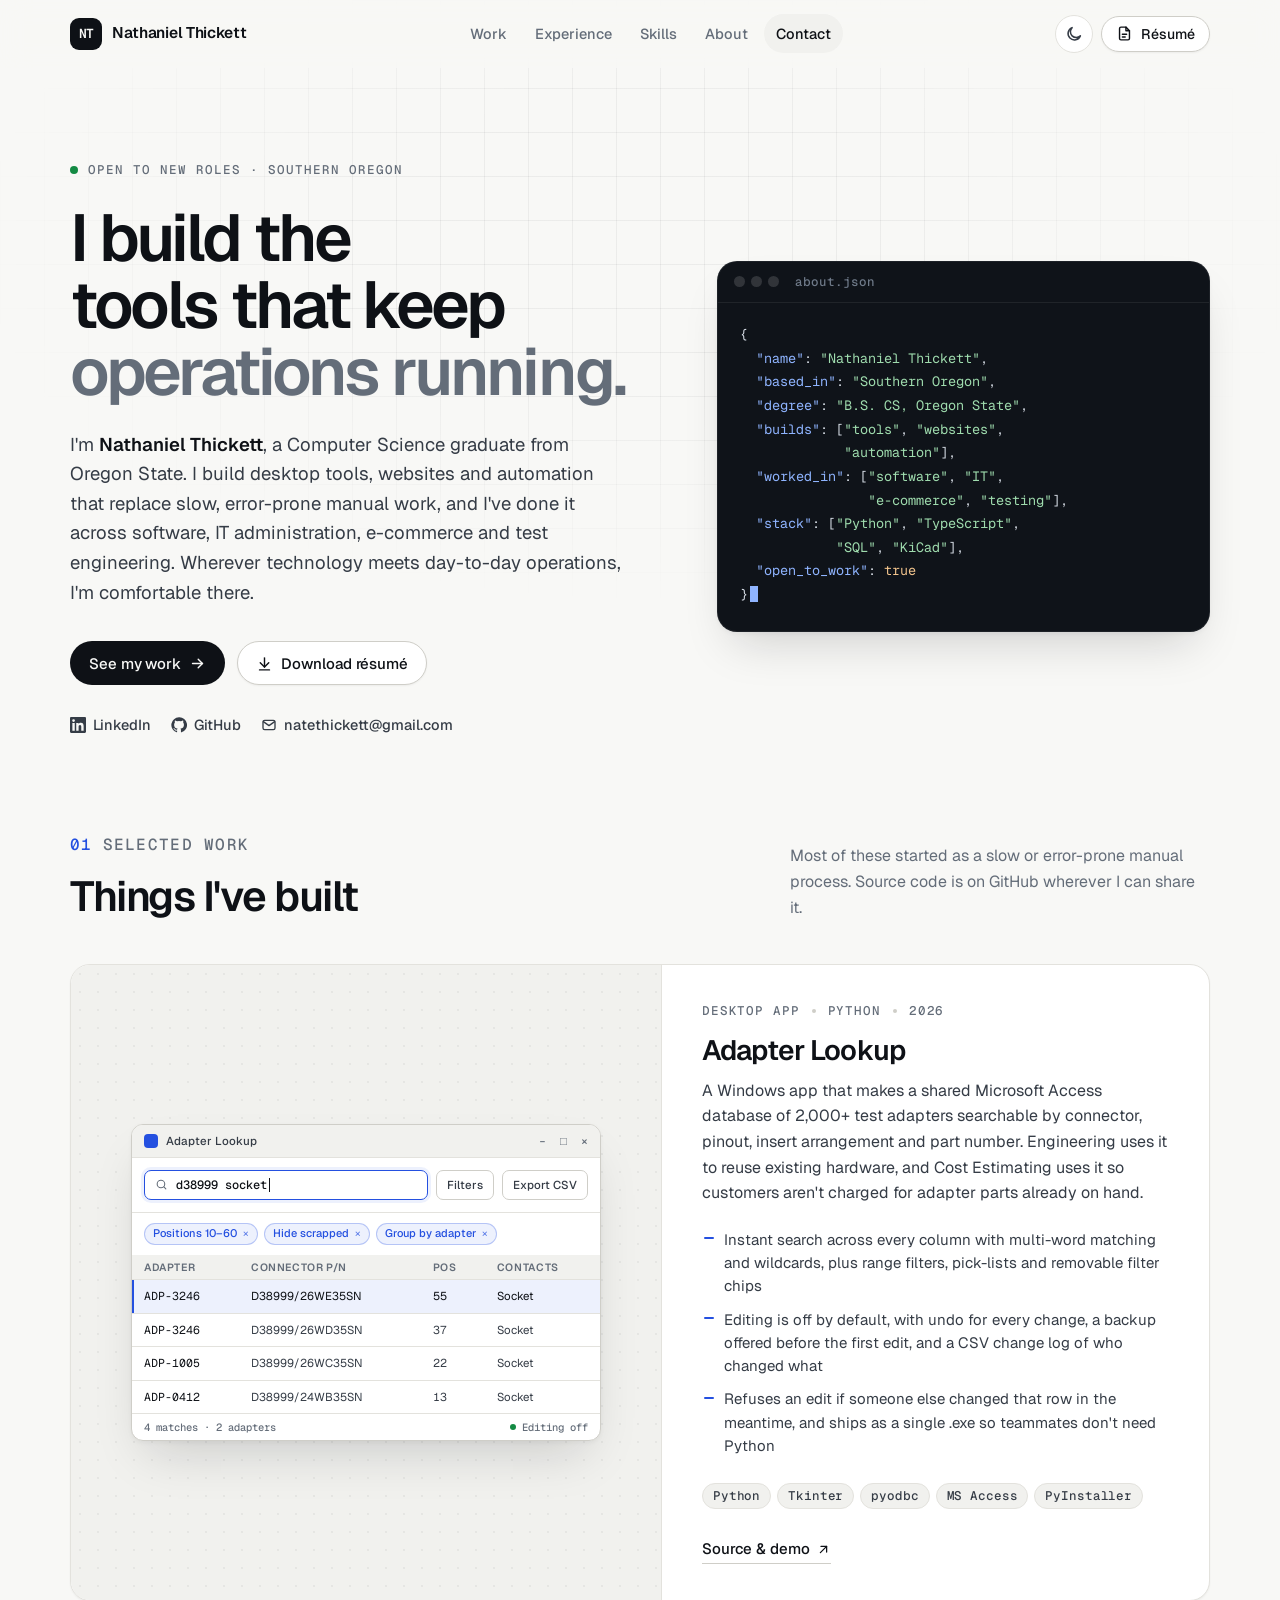
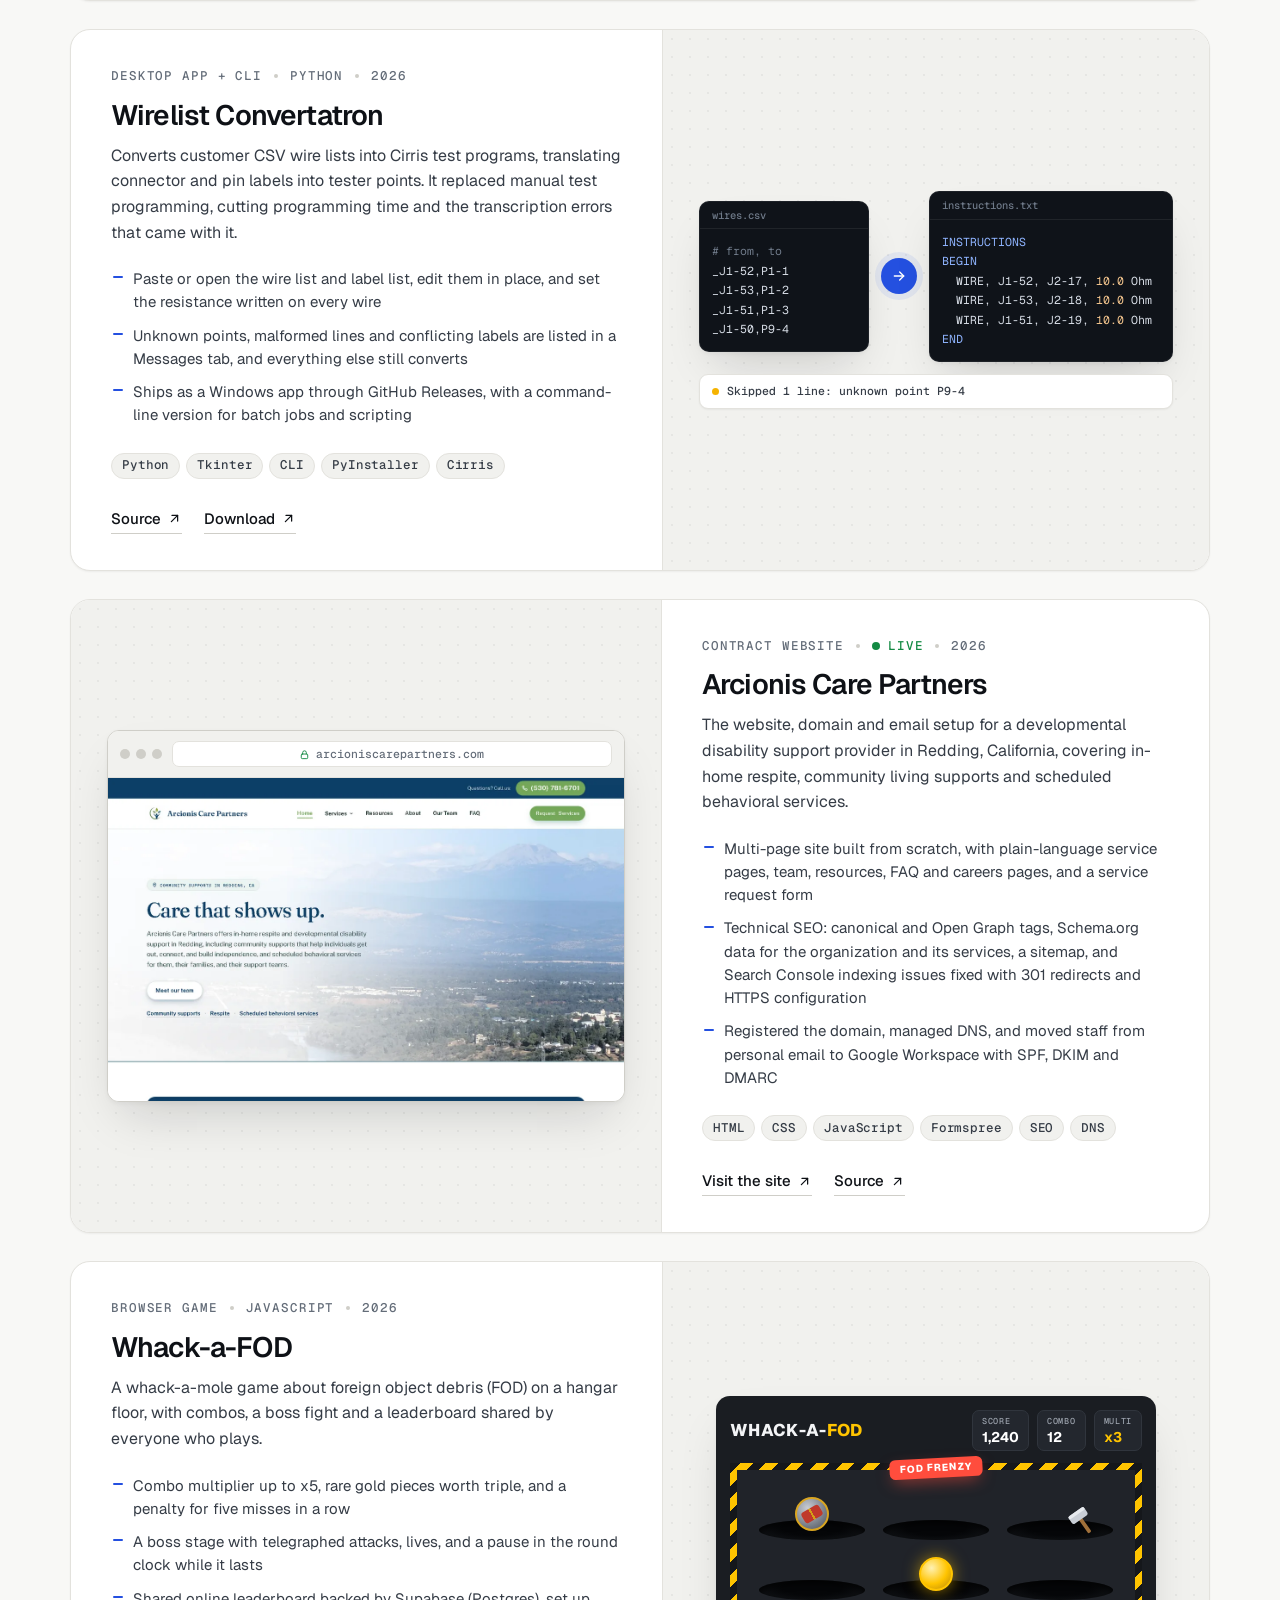
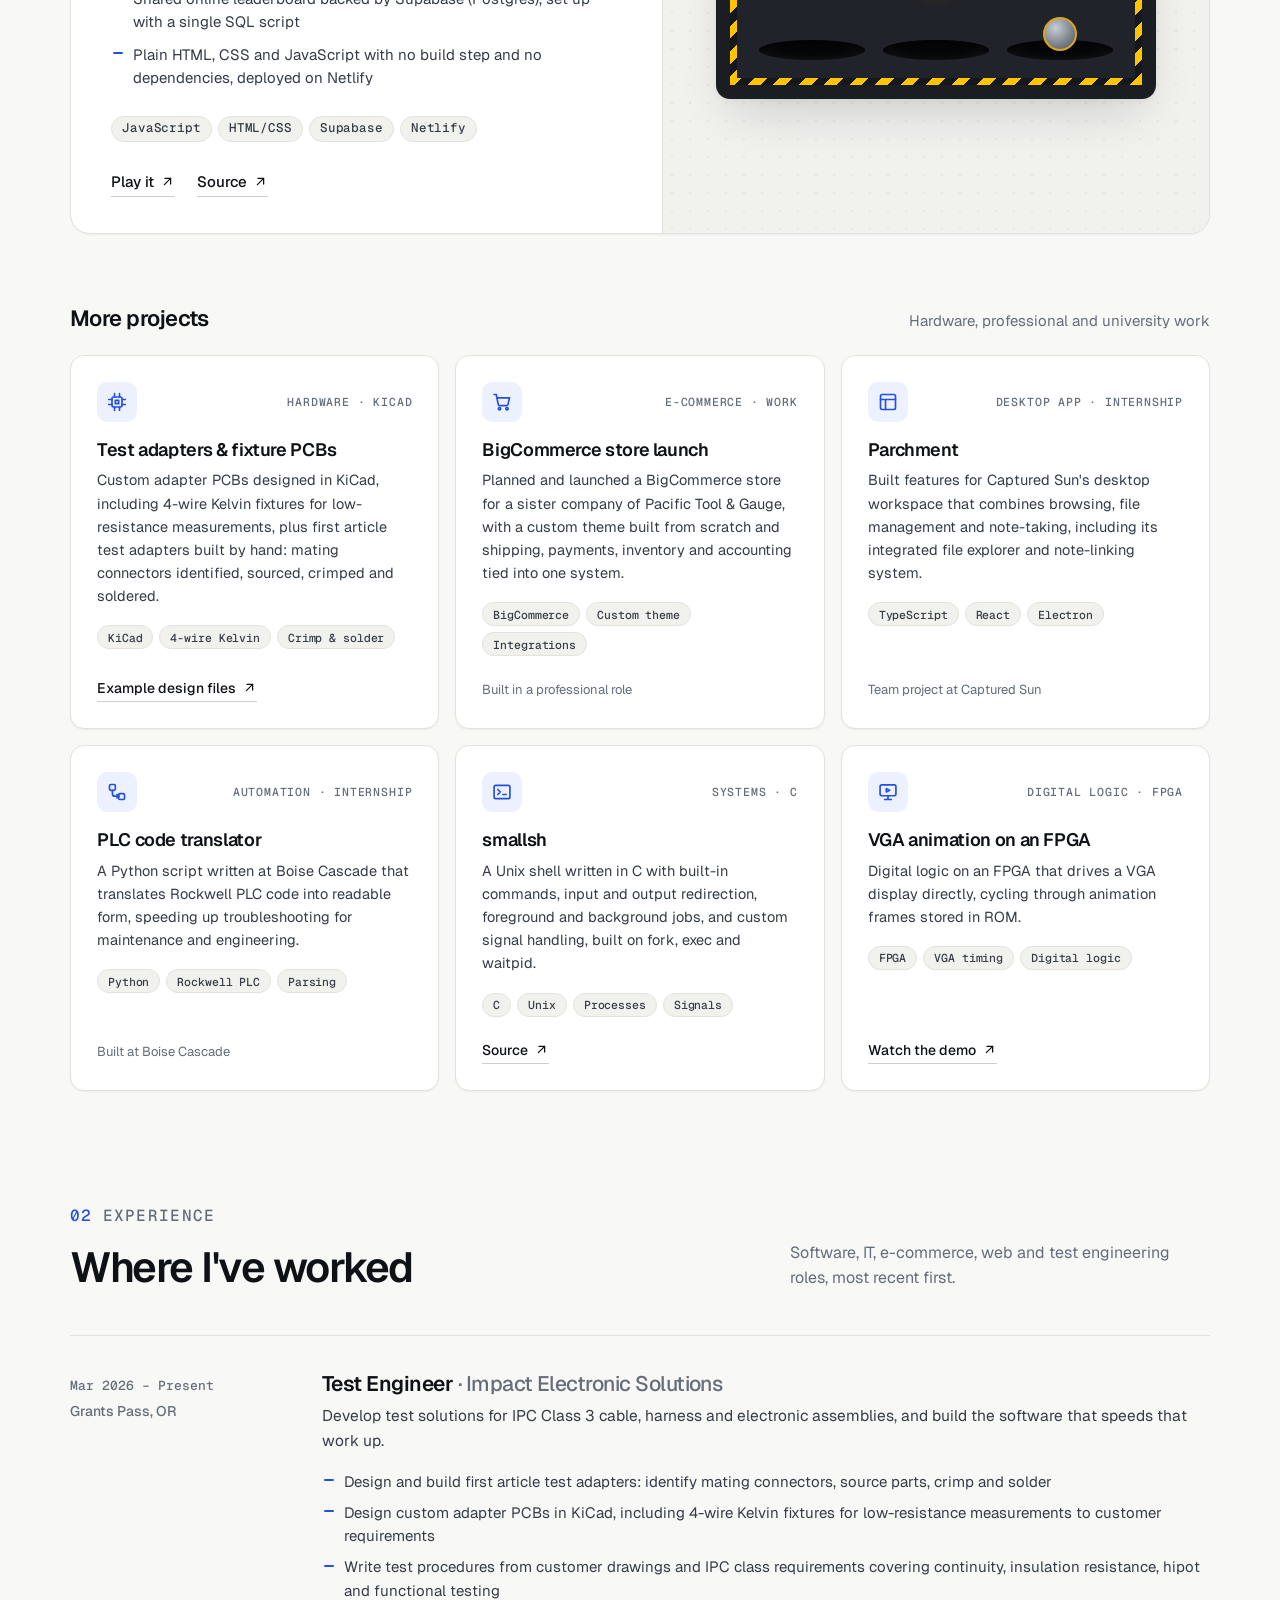
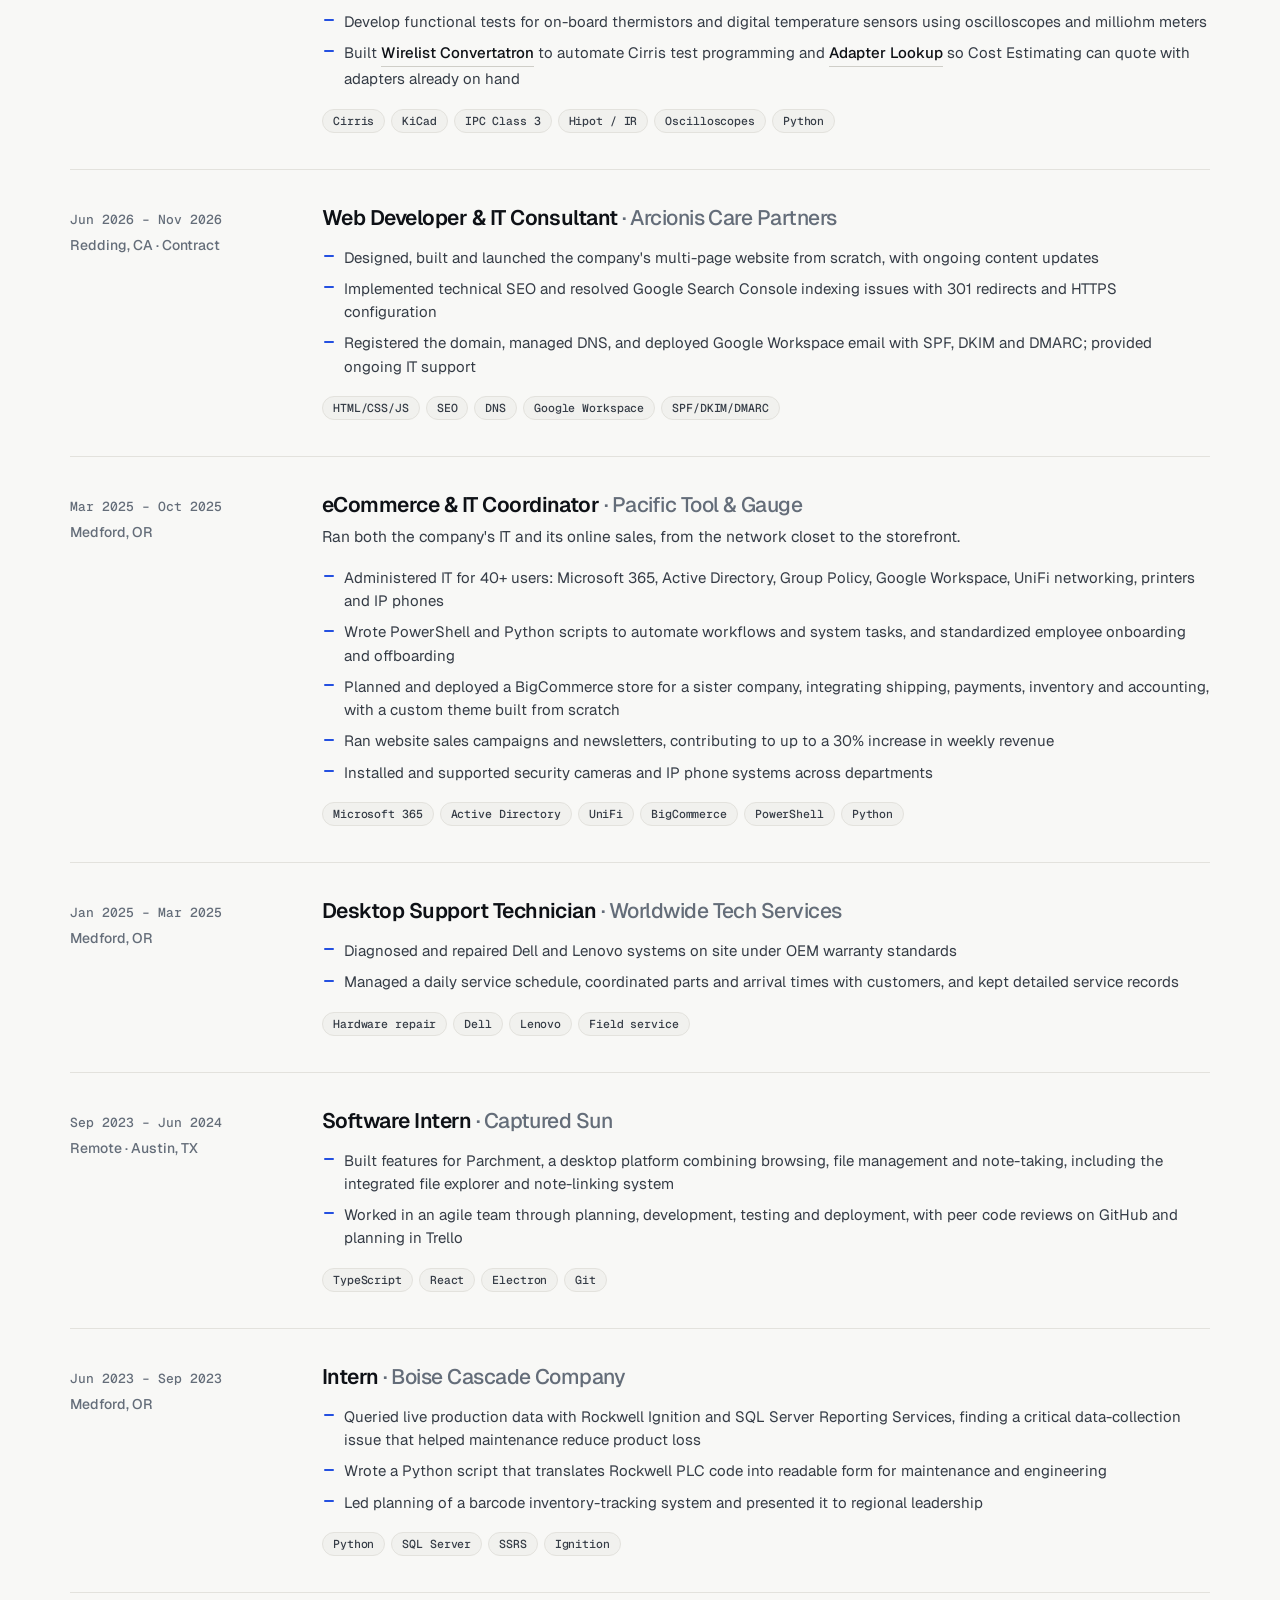
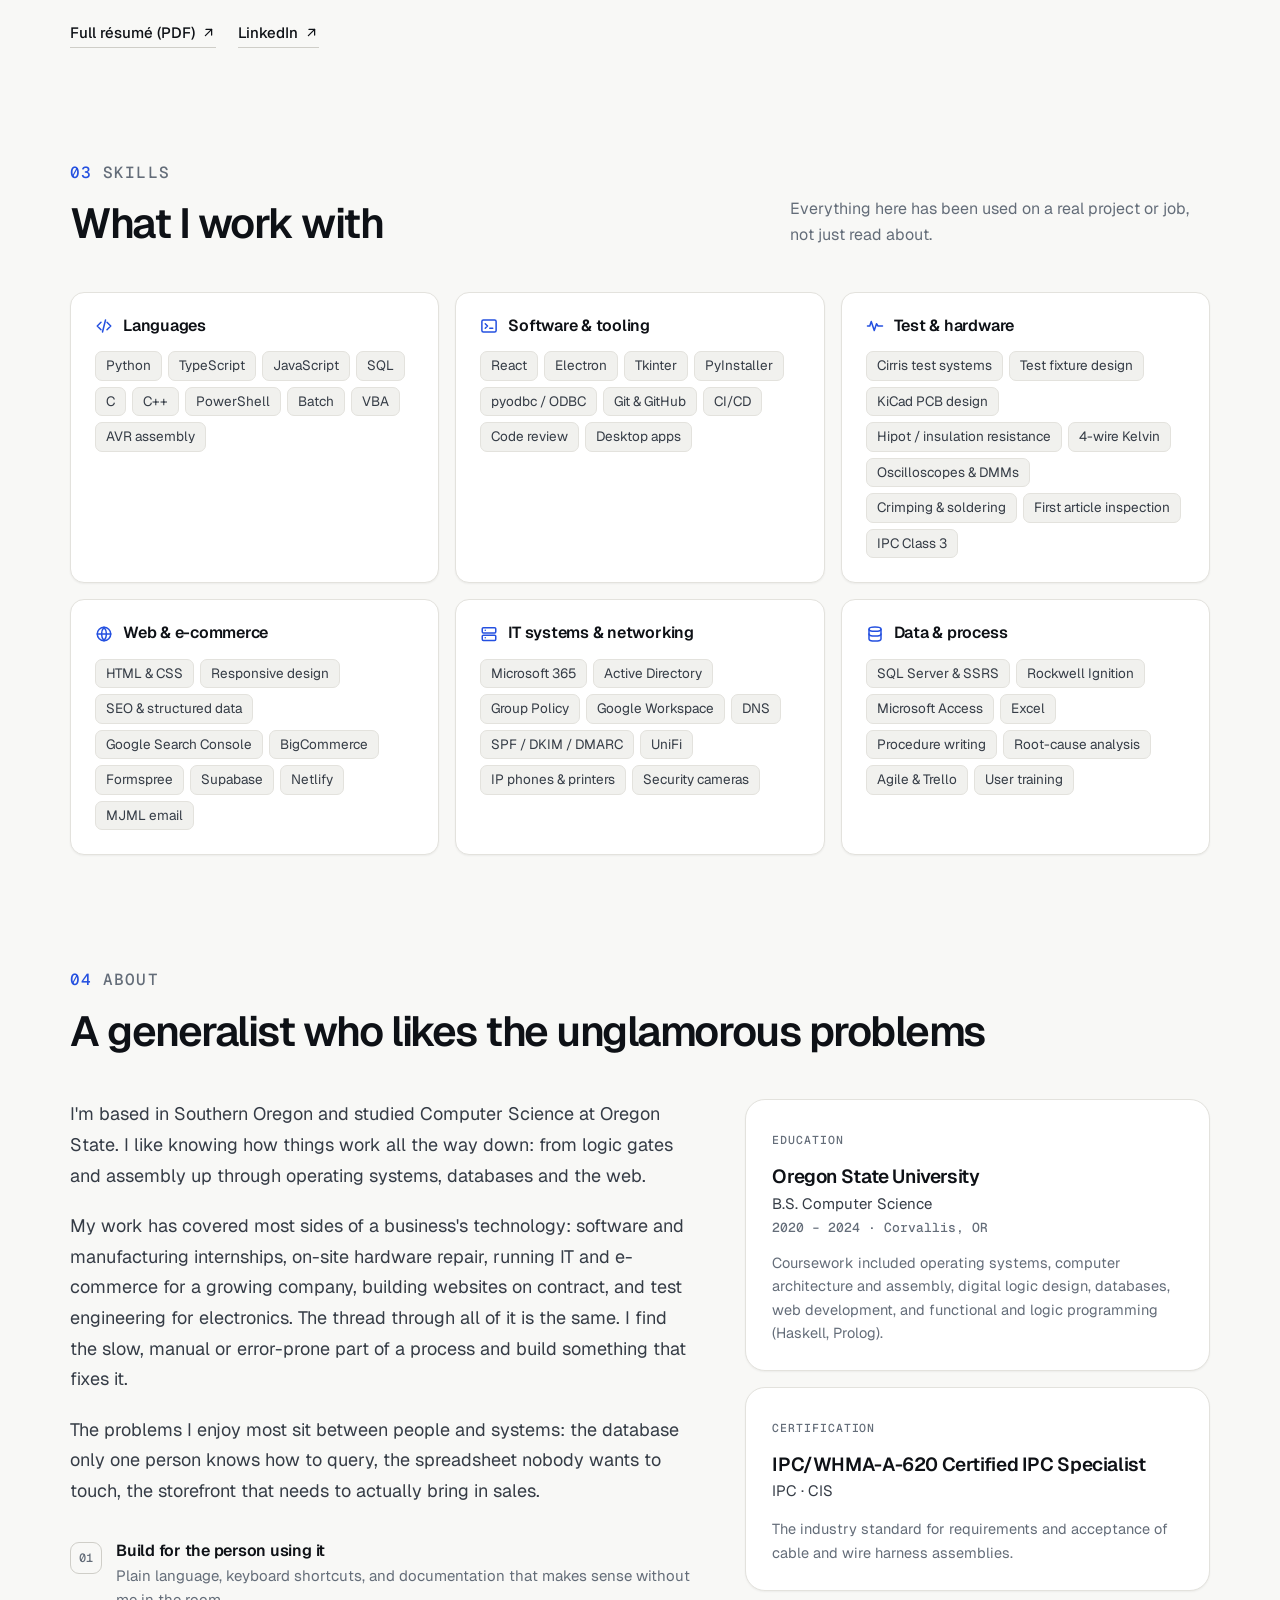
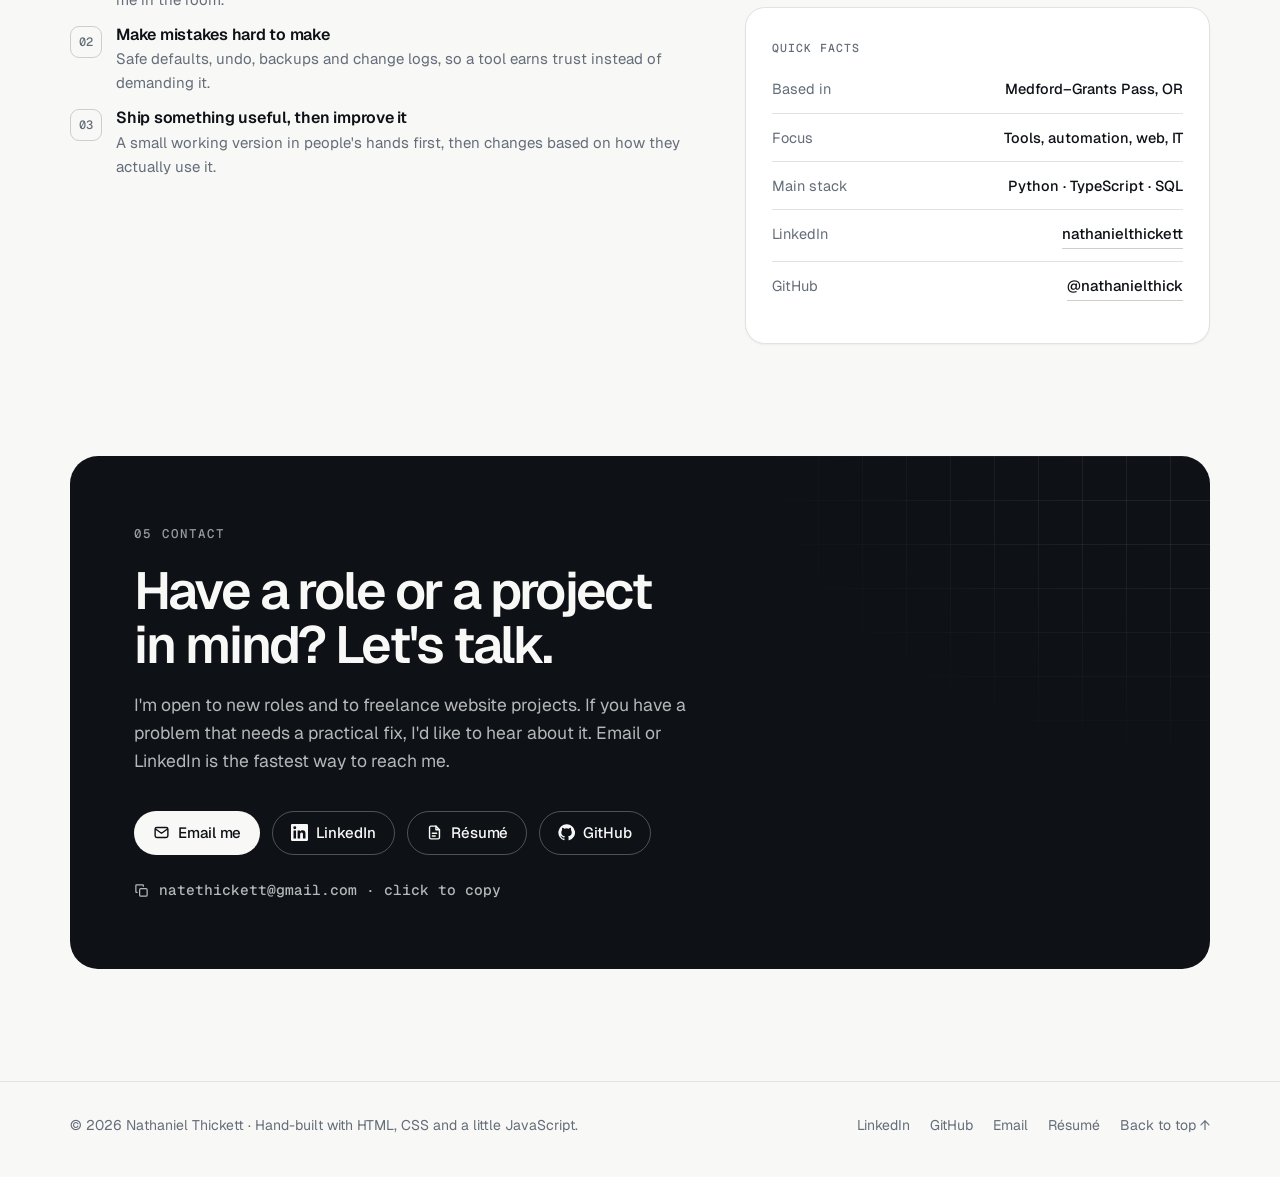
==== commit d8d37e0a: "Make site role-agnostic and remove stats row - Drop the headline stats row and its styles; tighten t" ====
--- a/index.html
+++ b/index.html
@@ -3,8 +3,8 @@
 <head>
   <meta charset="utf-8">
   <meta name="viewport" content="width=device-width, initial-scale=1">
-  <title>Nathaniel Thickett | Test Engineer &amp; Software Developer</title>
-  <meta name="description" content="Nathaniel Thickett is a test engineer and software developer in Southern Oregon. He designs test fixtures and adapter PCBs for IPC Class 3 electronics and builds Python tools, websites and automation, with a background in IT and e-commerce.">
+  <title>Nathaniel Thickett | Portfolio</title>
+  <meta name="description" content="Portfolio of Nathaniel Thickett, a Computer Science graduate in Southern Oregon who builds desktop tools, websites and automation, with experience across software, IT, e-commerce and test engineering.">
   <meta name="author" content="Nathaniel Thickett">
   <link rel="canonical" href="https://nathanielthick.github.io/">
 
@@ -13,13 +13,13 @@
 
   <meta property="og:type" content="website">
   <meta property="og:site_name" content="Nathaniel Thickett">
-  <meta property="og:title" content="Nathaniel Thickett | Test Engineer &amp; Software Developer">
-  <meta property="og:description" content="Test fixtures, Python tools, websites and automation that replace slow, error-prone manual work.">
+  <meta property="og:title" content="Nathaniel Thickett | Portfolio">
+  <meta property="og:description" content="Desktop tools, websites and automation that replace slow, error-prone manual work.">
   <meta property="og:url" content="https://nathanielthick.github.io/">
   <meta property="og:image" content="https://nathanielthick.github.io/images/og-card.png">
   <meta property="og:image:width" content="1200">
   <meta property="og:image:height" content="630">
-  <meta property="og:image:alt" content="Nathaniel Thickett, Test Engineer and Software Developer">
+  <meta property="og:image:alt" content="Nathaniel Thickett: tools, websites and automation">
   <meta name="twitter:card" content="summary_large_image">
 
   <link rel="icon" href="favicon.svg" type="image/svg+xml">
@@ -28,7 +28,7 @@
   <link rel="preconnect" href="https://fonts.googleapis.com">
   <link rel="preconnect" href="https://fonts.gstatic.com" crossorigin>
   <link rel="stylesheet" href="https://fonts.googleapis.com/css2?family=Geist:wght@400;500;600;700;800&family=Geist+Mono:wght@400;500&display=swap">
-  <link rel="stylesheet" href="assets/css/site.css?v=20261124">
+  <link rel="stylesheet" href="assets/css/site.css?v=2026112402">
 
   <script>
     (function () {
@@ -47,7 +47,6 @@
     "@type": "Person",
     "name": "Nathaniel Thickett",
     "url": "https://nathanielthick.github.io/",
-    "jobTitle": "Test Engineer",
     "worksFor": { "@type": "Organization", "name": "Impact Electronic Solutions" },
     "email": "mailto:natethickett@gmail.com",
     "address": { "@type": "PostalAddress", "addressLocality": "Medford", "addressRegion": "OR", "addressCountry": "US" },
@@ -131,9 +130,9 @@
           <p class="eyebrow"><span class="status-dot" aria-hidden="true"></span>Open to new roles · Southern Oregon</p>
           <h1 id="hero-title">I build the tools that keep <span class="soft">operations running.</span></h1>
           <p class="hero-lede">
-            I'm <strong>Nathaniel Thickett</strong>, a test engineer and software developer with a Computer Science degree from Oregon State.
-            I design test fixtures and adapter boards for IPC Class 3 electronics, and I build the desktop tools, websites and automation
-            that replace slow, error-prone manual work. Before that, I ran IT and e-commerce for a growing business.
+            I'm <strong>Nathaniel Thickett</strong>, a Computer Science graduate from Oregon State. I build desktop tools, websites and
+            automation that replace slow, error-prone manual work, and I've done it across software, IT administration, e-commerce and
+            test engineering. Wherever technology meets day-to-day operations, I'm comfortable there.
           </p>
           <div class="hero-cta">
             <a class="btn btn-primary" href="#work">See my work <svg class="ico" aria-hidden="true"><use href="#i-arrow-r"/></svg></a>
@@ -152,12 +151,12 @@
           <div class="code-card-bar"><span class="dots"><i></i><i></i><i></i></span>about.json</div>
 <pre>{
   <span class="c-key">"name"</span>: <span class="c-str">"Nathaniel Thickett"</span>,
-  <span class="c-key">"role"</span>: <span class="c-str">"Test Engineer"</span>,
-  <span class="c-key">"at"</span>: <span class="c-str">"Impact Electronic Solutions"</span>,
+  <span class="c-key">"based_in"</span>: <span class="c-str">"Southern Oregon"</span>,
   <span class="c-key">"degree"</span>: <span class="c-str">"B.S. CS, Oregon State"</span>,
-  <span class="c-key">"cert"</span>: <span class="c-str">"IPC/WHMA-A-620 CIS"</span>,
-  <span class="c-key">"builds"</span>: [<span class="c-str">"test fixtures"</span>, <span class="c-str">"tools"</span>,
-             <span class="c-str">"websites"</span>],
+  <span class="c-key">"builds"</span>: [<span class="c-str">"tools"</span>, <span class="c-str">"websites"</span>,
+             <span class="c-str">"automation"</span>],
+  <span class="c-key">"worked_in"</span>: [<span class="c-str">"software"</span>, <span class="c-str">"IT"</span>,
+                <span class="c-str">"e-commerce"</span>, <span class="c-str">"testing"</span>],
   <span class="c-key">"stack"</span>: [<span class="c-str">"Python"</span>, <span class="c-str">"TypeScript"</span>,
             <span class="c-str">"SQL"</span>, <span class="c-str">"KiCad"</span>],
   <span class="c-key">"open_to_work"</span>: <span class="c-num">true</span>
@@ -166,28 +165,6 @@
       </div>
     </div>
   </section>
-
-  <!-- ===================== Stats ===================== -->
-  <div class="container">
-    <div class="stats reveal">
-      <div class="stat">
-        <div class="stat-value">2,000+</div>
-        <p class="stat-label">Test adapters made searchable for Engineering and Cost Estimating</p>
-      </div>
-      <div class="stat">
-        <div class="stat-value"><small>up to</small>30%</div>
-        <p class="stat-label">Lift in weekly e-commerce revenue from campaigns I designed and ran</p>
-      </div>
-      <div class="stat">
-        <div class="stat-value">40+</div>
-        <p class="stat-label">Users supported as IT administrator for a growing company</p>
-      </div>
-      <div class="stat">
-        <div class="stat-value">6</div>
-        <p class="stat-label">Roles across test engineering, software, web, IT and e-commerce</p>
-      </div>
-    </div>
-  </div>
 
   <!-- ===================== Work ===================== -->
   <section class="section" id="work" aria-labelledby="work-title">
@@ -431,7 +408,7 @@
           <p class="eyebrow"><span class="section-num">02</span> Experience</p>
           <h2 id="exp-title">Where I've worked</h2>
         </div>
-        <p>Test engineering, software, web, IT and e-commerce, from the test bench to the storefront.</p>
+        <p>Software, IT, e-commerce, web and test engineering roles, most recent first.</p>
       </div>
 
       <div class="timeline">
@@ -571,15 +548,15 @@
       <div class="section-head reveal">
         <div>
           <p class="eyebrow"><span class="section-num">04</span> About</p>
-          <h2 id="about-title">Where hardware and software meet</h2>
+          <h2 id="about-title">A generalist who likes the unglamorous problems</h2>
         </div>
       </div>
 
       <div class="about-grid">
         <div class="reveal">
           <div class="prose">
-            <p>I'm a test engineer and software developer based in Southern Oregon. I studied Computer Science at Oregon State, and I like knowing how things work all the way down: from logic gates and assembly up through operating systems, databases and the web.</p>
-            <p>At <strong>Impact Electronic Solutions</strong> I develop test solutions for IPC Class 3 cable, harness and electronic assemblies, from fixtures and adapter PCBs to written procedures, and I build the Python and desktop tools that automate test programming and cut quoting costs. Before that I ran IT and e-commerce for a growing company, repaired systems on site, interned in software and manufacturing, and built websites on contract.</p>
+            <p>I'm based in Southern Oregon and studied Computer Science at Oregon State. I like knowing how things work all the way down: from logic gates and assembly up through operating systems, databases and the web.</p>
+            <p>My work has covered most sides of a business's technology: software and manufacturing internships, on-site hardware repair, running IT and e-commerce for a growing company, building websites on contract, and test engineering for electronics. The thread through all of it is the same. I find the slow, manual or error-prone part of a process and build something that fixes it.</p>
             <p>The problems I enjoy most sit between people and systems: the database only one person knows how to query, the spreadsheet nobody wants to touch, the storefront that needs to actually bring in sales.</p>
           </div>
 
@@ -617,7 +594,7 @@
             <p class="eyebrow">Quick facts</p>
             <dl class="facts">
               <div><dt>Based in</dt><dd>Medford–Grants Pass, OR</dd></div>
-              <div><dt>Current role</dt><dd>Test Engineer</dd></div>
+              <div><dt>Focus</dt><dd>Tools, automation, web, IT</dd></div>
               <div><dt>Main stack</dt><dd>Python · TypeScript · SQL</dd></div>
               <div><dt>LinkedIn</dt><dd><a class="text-link" href="https://www.linkedin.com/in/nathanielthickett" target="_blank" rel="noopener">nathanielthickett</a></dd></div>
               <div><dt>GitHub</dt><dd><a class="text-link" href="https://github.com/nathanielthick" target="_blank" rel="noopener">@nathanielthick</a></dd></div>
@@ -634,7 +611,7 @@
       <div class="contact-card reveal">
         <p class="eyebrow"><span class="section-num" style="color:inherit">05</span> Contact</p>
         <h2 id="contact-title">Have a role or a project in mind? Let's talk.</h2>
-        <p class="lede">I'm open to roles in software development, test and process engineering, IT systems and web development, and to freelance website projects. Email or LinkedIn is the fastest way to reach me.</p>
+        <p class="lede">I'm open to new roles and to freelance website projects. If you have a problem that needs a practical fix, I'd like to hear about it. Email or LinkedIn is the fastest way to reach me.</p>
         <div class="contact-actions">
           <a class="btn btn-primary" href="mailto:natethickett@gmail.com?subject=Hello%20Nathaniel"><svg class="ico" aria-hidden="true"><use href="#i-mail"/></svg>Email me</a>
           <a class="btn btn-secondary" href="https://www.linkedin.com/in/nathanielthickett" target="_blank" rel="noopener"><svg class="ico" aria-hidden="true"><use href="#i-linkedin"/></svg>LinkedIn</a>
@@ -665,6 +642,6 @@
   </div>
 </footer>
 
-<script src="assets/js/site.js?v=20261124" defer></script>
+<script src="assets/js/site.js?v=2026112402" defer></script>
 </body>
 </html>
--- a/assets/css/site.css
+++ b/assets/css/site.css
@@ -1,5 +1,6 @@
 /* ==========================================================================
    Nathaniel Thickett — portfolio
+   Version 2026112402 (keep in sync with the ?v= tag in index.html and 404.html)
    Plain CSS, no build step. Colors are tokens; dark mode redefines them.
    ========================================================================== */
 
@@ -494,46 +495,11 @@
 }
 @keyframes blink { 50% { opacity: 0; } }
 
-/* ---------- Stats strip ---------- */
-
-.stats {
-  display: grid;
-  grid-template-columns: repeat(4, minmax(0, 1fr));
-  border: 1px solid var(--line);
-  border-radius: var(--radius-lg);
-  background: var(--surface);
-  box-shadow: var(--shadow-sm);
-  overflow: hidden;
-}
-.stat {
-  padding: 26px 26px 24px;
-  border-left: 1px solid var(--line);
-}
-.stat:first-child { border-left: 0; }
-.stat-value {
-  font-size: 34px;
-  font-weight: 600;
-  letter-spacing: -0.04em;
-  line-height: 1;
-}
-.stat-value small {
-  font-size: 15px;
-  font-weight: 500;
-  color: var(--muted);
-  letter-spacing: -0.01em;
-  margin-right: 4px;
-}
-.stat-label {
-  margin-top: 10px;
-  font-size: 14px;
-  line-height: 1.45;
-  color: var(--muted);
-}
-
 /* ---------- Sections ---------- */
 
 .section { padding: 112px 0 0; }
 .section:last-of-type { padding-bottom: 112px; }
+.hero + .section { padding-top: 24px; }
 
 .section-head {
   display: flex;
@@ -1285,9 +1251,6 @@
   }
   .cards, .skills { grid-template-columns: repeat(2, minmax(0, 1fr)); }
   .about-grid { grid-template-columns: 1fr; }
-  .stats { grid-template-columns: repeat(2, minmax(0, 1fr)); }
-  .stat:nth-child(3) { border-left: 0; }
-  .stat:nth-child(n + 3) { border-top: 1px solid var(--line); }
 }
 
 @media (max-width: 860px) {
@@ -1326,10 +1289,6 @@
   .code-card pre { font-size: 12px; padding: 16px; }
   .section { padding-top: 84px; }
   .section:last-of-type { padding-bottom: 84px; }
-  .stats { grid-template-columns: 1fr 1fr; }
-  .stat { padding: 20px 18px; }
-  .stat-value { font-size: 28px; }
-  .stat-label { font-size: 13px; }
   .project-body { padding: 28px 22px 26px; }
   .project h3 { font-size: 24px; }
   .project-visual, .project.is-flipped .project-visual { padding: 28px 16px; }
@@ -1347,12 +1306,6 @@
   .brand-name { display: none; }
 }
 
-@media (max-width: 380px) {
-  .stats { grid-template-columns: 1fr; }
-  .stat { border-left: 0 !important; }
-  .stat + .stat { border-top: 1px solid var(--line); }
-}
-
 @media print {
   .site-header, .hero::before, .project-visual, .contact-actions, .copy-email { display: none !important; }
   body { background: #fff; color: #000; }
